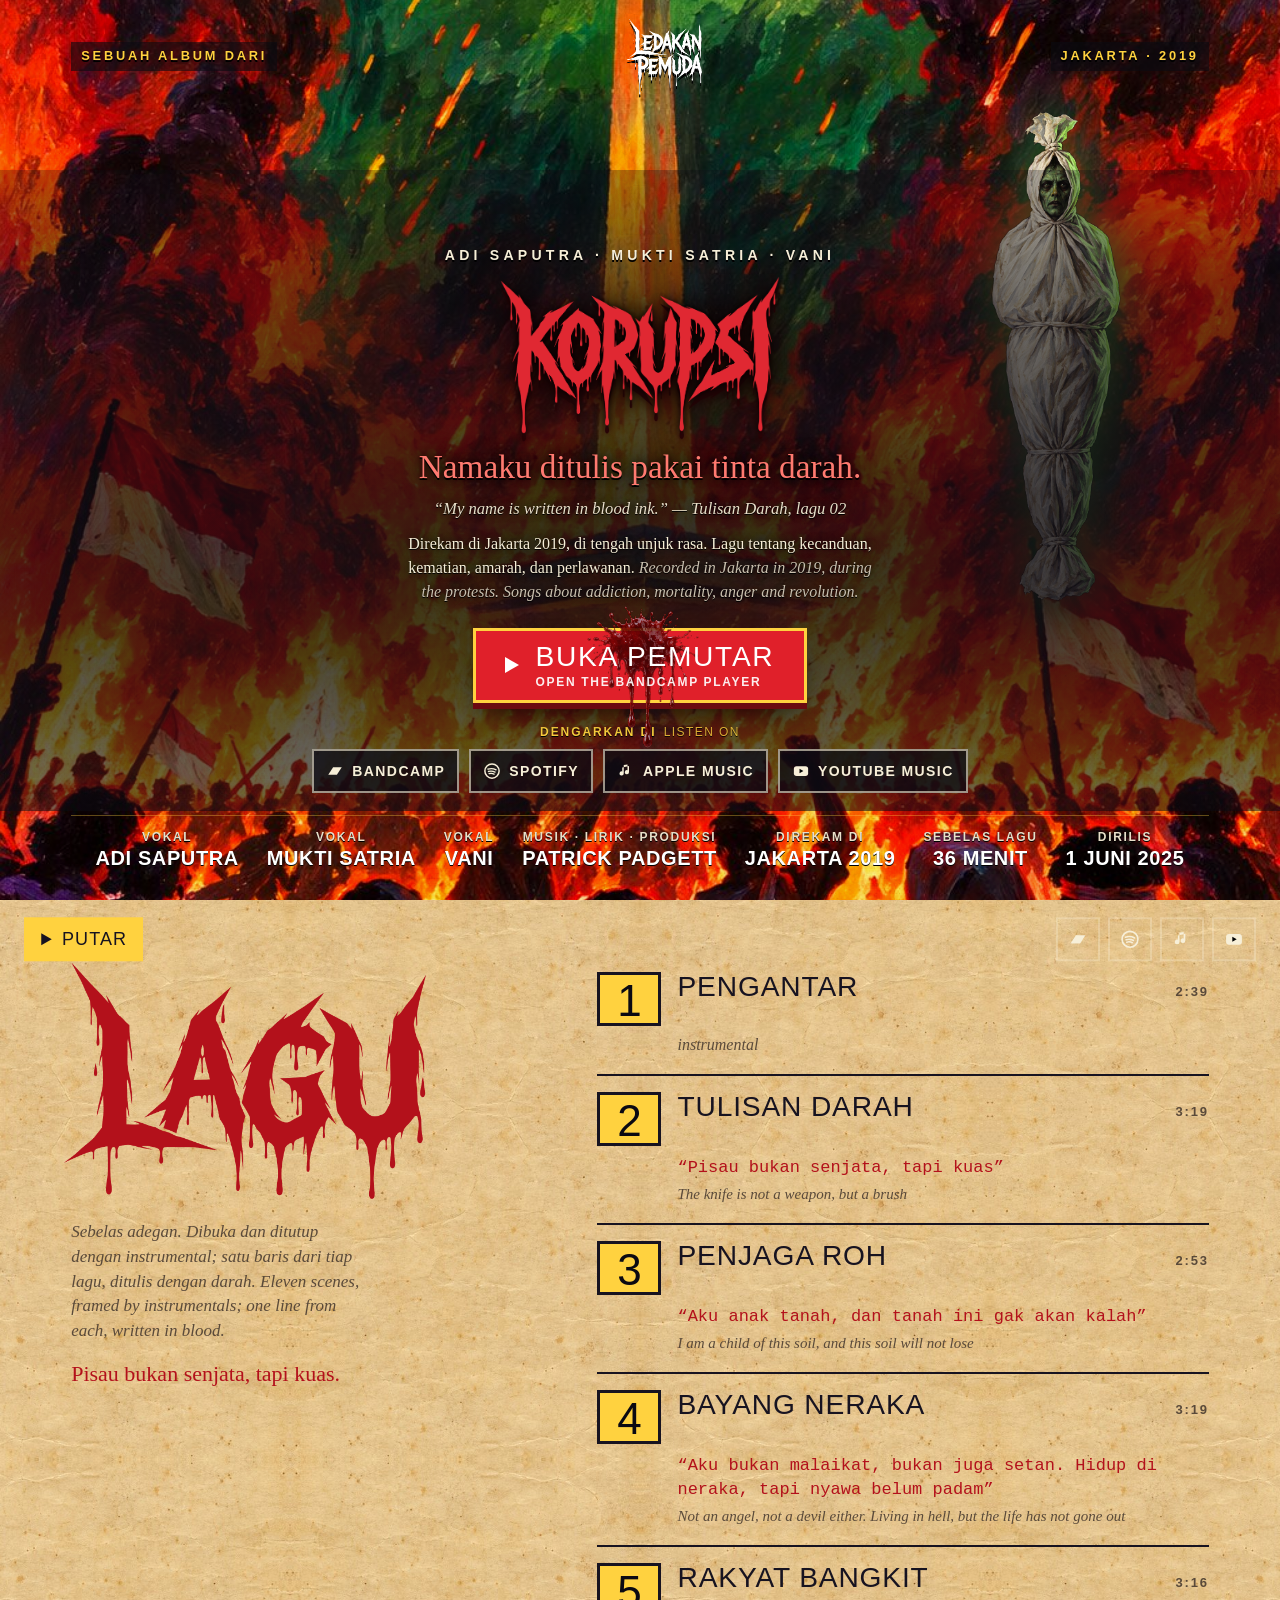
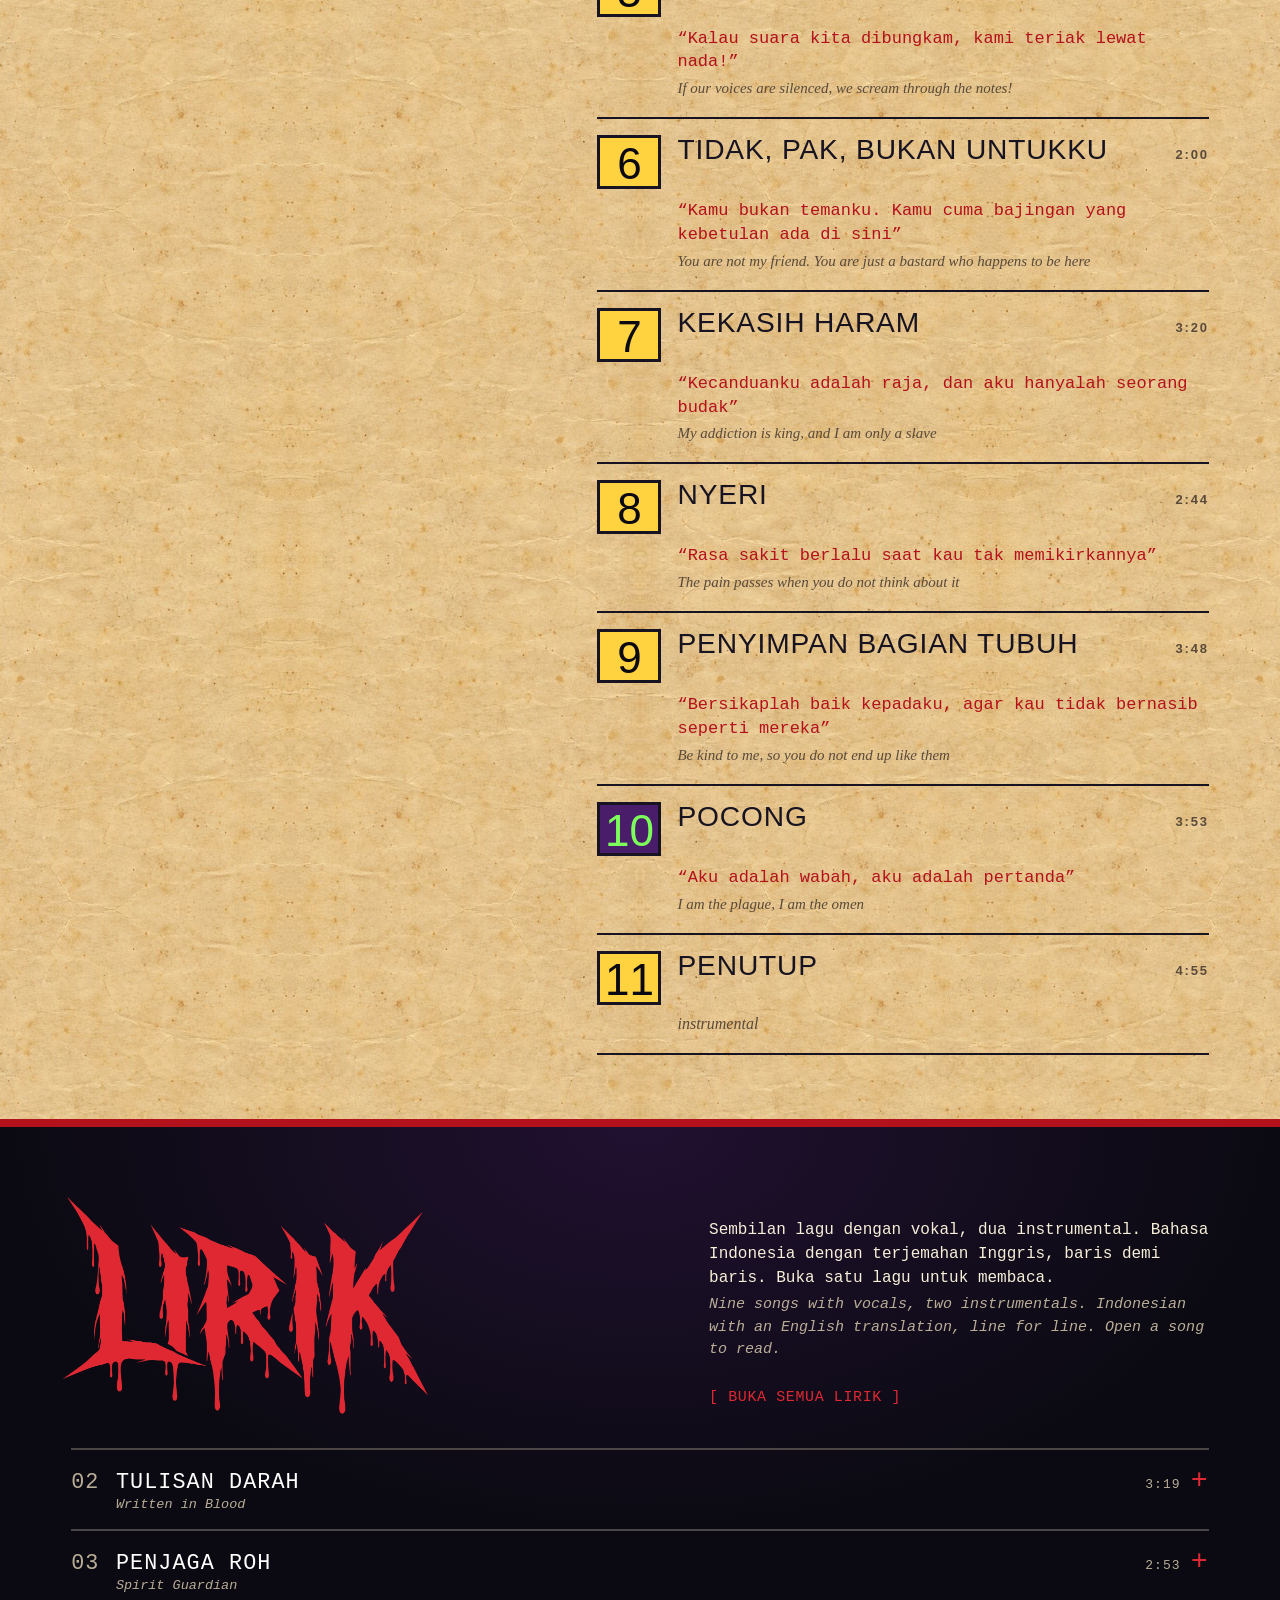
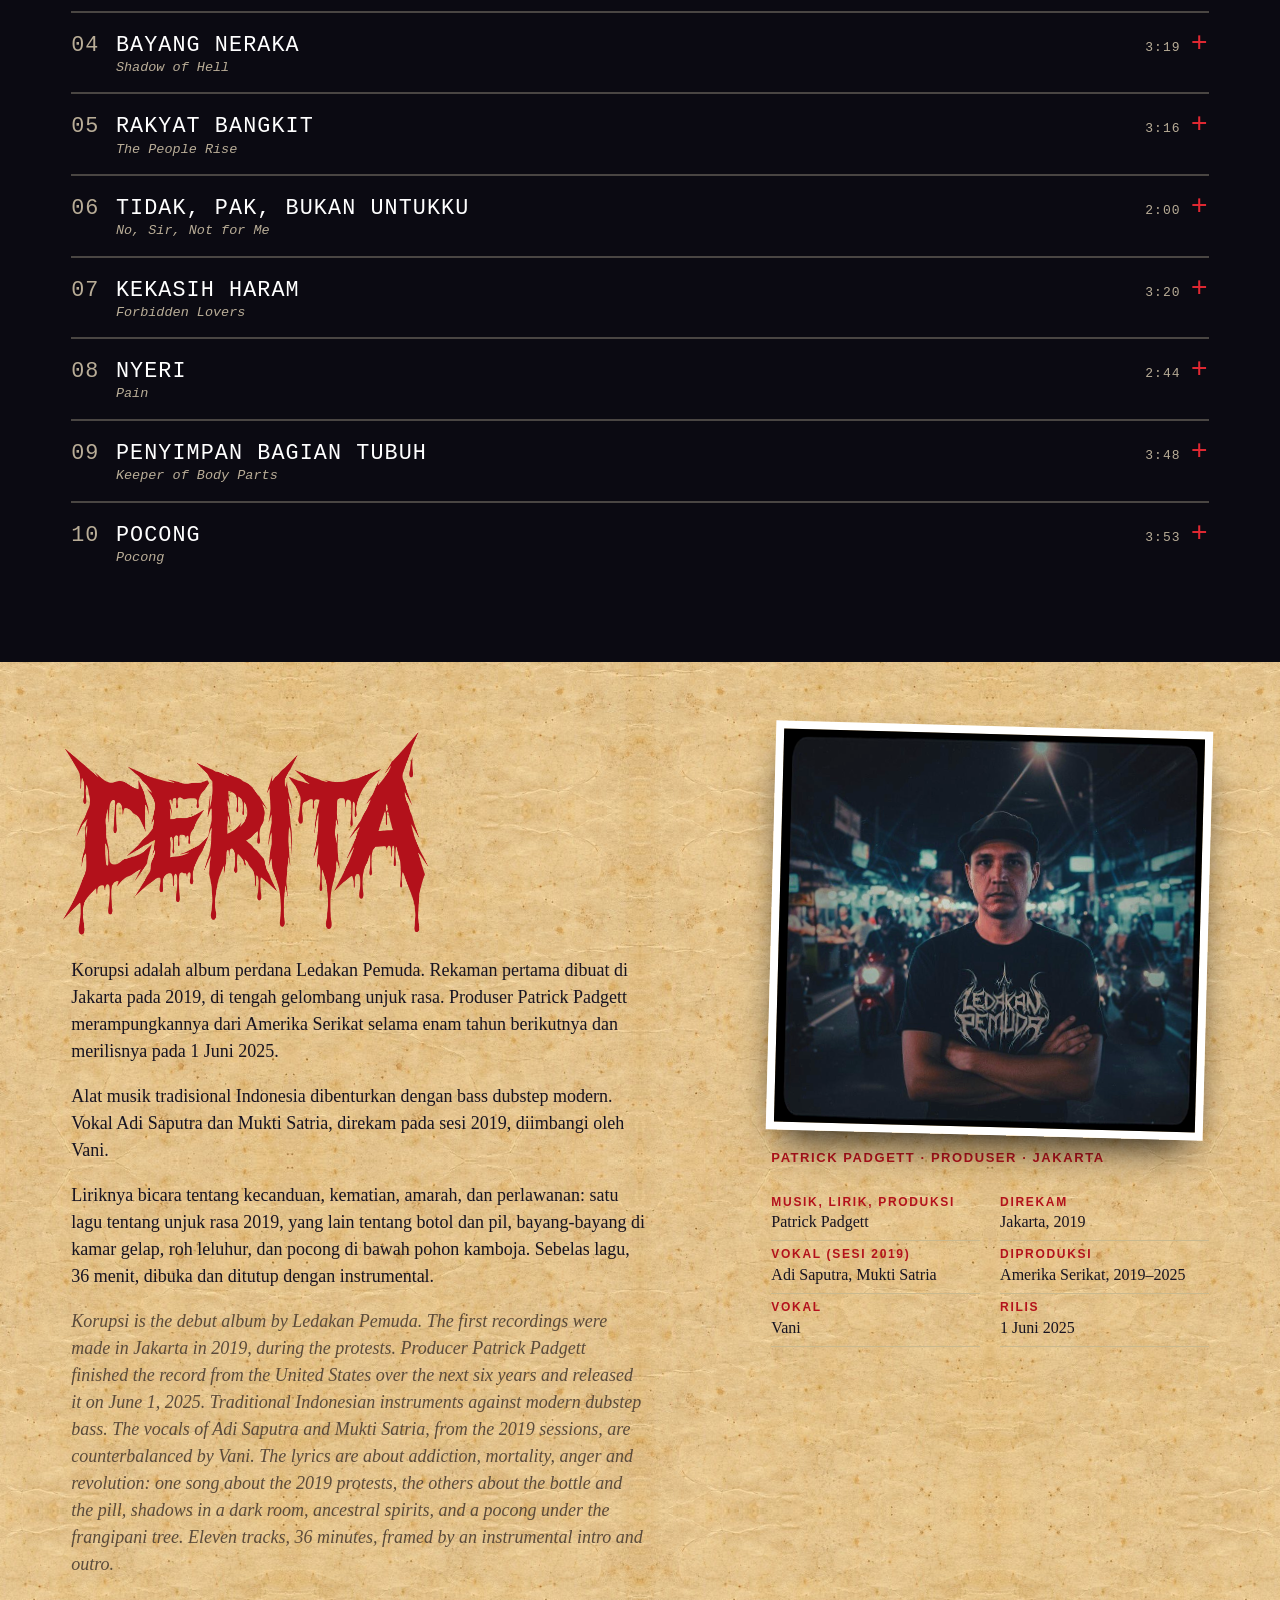
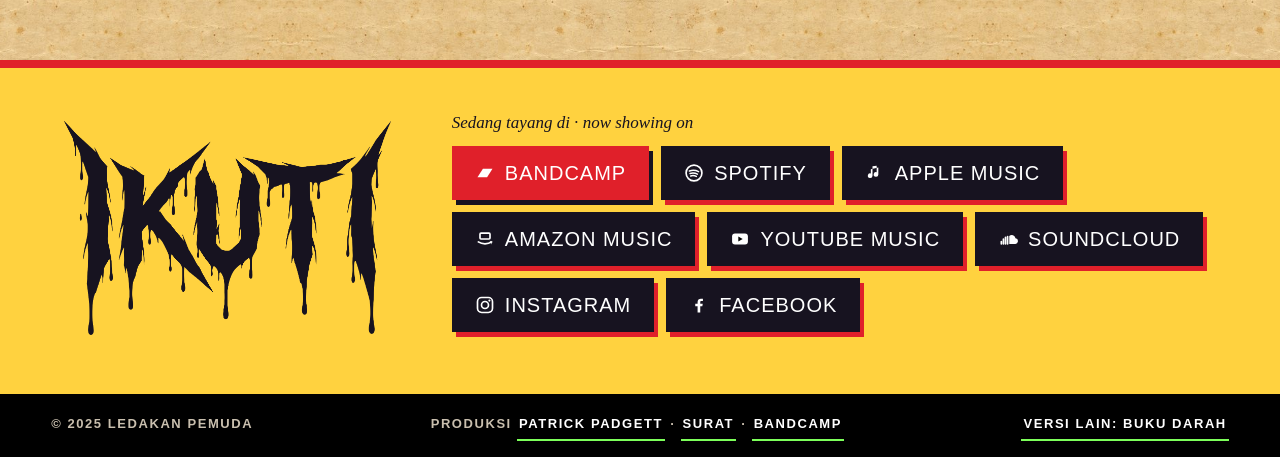
==== poster/index.html @ face8d25 "Launch round 3: Buku Darah at /, Poster Darah at /poster/ (noindex); P1 fixes (player truth, listen " ====
<!doctype html>
<html lang="id">
<head>
<meta charset="utf-8">
<meta name="viewport" content="width=device-width, initial-scale=1">
<title>Ledakan Pemuda — Korupsi (album, 2025) · lirik Indonesia &amp; Inggris</title>
<meta name="description" content="Album perdana Ledakan Pemuda: alat musik tradisional Indonesia melawan bass dubstep, direkam di Jakarta 2019. Sebelas lagu, lirik lengkap Indonesia &amp; Inggris. Putar di Bandcamp.">
<meta name="robots" content="noindex,follow">
<link rel="canonical" href="https://ledakanpemuda.com/poster/">
<meta property="og:type" content="music.album">
<meta property="og:site_name" content="Ledakan Pemuda">
<meta property="og:locale" content="id_ID">
<meta property="og:locale:alternate" content="en_US">
<meta property="og:title" content="Ledakan Pemuda — Korupsi (album, 2025) · lirik Indonesia &amp; Inggris">
<meta property="og:description" content="Album perdana Ledakan Pemuda: alat musik tradisional Indonesia melawan bass dubstep, direkam di Jakarta 2019. Sebelas lagu, lirik lengkap Indonesia &amp; Inggris. Putar di Bandcamp.">
<meta property="og:url" content="https://ledakanpemuda.com/poster/">
<meta property="og:image" content="https://ledakanpemuda.com/assets/og-korupsi.jpg">
<meta property="og:image:width" content="1200">
<meta property="og:image:height" content="630">
<meta property="og:image:alt" content="Sampul album Korupsi oleh Ledakan Pemuda">
<meta property="music:release_date" content="2025-06-01">
<meta property="music:musician" content="https://ledakanpemuda.com/poster/">
<meta name="twitter:card" content="summary_large_image">
<meta name="twitter:title" content="Ledakan Pemuda — Korupsi (album, 2025) · lirik Indonesia &amp; Inggris">
<meta name="twitter:description" content="Album perdana Ledakan Pemuda: alat musik tradisional Indonesia melawan bass dubstep, direkam di Jakarta 2019. Sebelas lagu, lirik lengkap Indonesia &amp; Inggris. Putar di Bandcamp.">
<meta name="twitter:image" content="https://ledakanpemuda.com/assets/og-korupsi.jpg">
<meta name="theme-color" content="#0e0b14">
<link rel="icon" href="/favicon.ico" sizes="16x16 32x32 48x48">
<link rel="icon" type="image/png" sizes="512x512" href="/assets/icon-512.png">
<link rel="apple-touch-icon" href="/assets/apple-touch-icon.png">
<link rel="preload" href="/assets/fonts/anton-normal-400.woff2" as="font" type="font/woff2" crossorigin>
<link rel="stylesheet" href="/assets/fonts.css">
<style>

*{box-sizing:border-box}
img{display:block;max-width:100%}
.sr{position:absolute;width:1px;height:1px;overflow:hidden;clip:rect(0 0 0 0);white-space:nowrap}
[hidden]{display:none!important}
.skip{position:absolute;left:8px;top:-60px;padding:8px 12px;background:#000;color:#fff;z-index:99}
.skip:focus{top:8px}
.wrap{max-width:1200px;margin:0 auto;padding-left:clamp(16px,4vw,52px);padding-right:clamp(16px,4vw,52px)}
.player.is-open .player-btn{display:none}
.player iframe{margin-top:14px;background:#000}
.ico{width:20px;height:20px;flex:none}
/* lettering plates as masks: colour = currentColor */
[class$="-word"],.word{display:inline-block;height:1em;background:currentColor;-webkit-mask:var(--w) center/contain no-repeat;mask:var(--w) center/contain no-repeat;vertical-align:-.12em}
/* full-lyrics disclosures (shared skeleton; worlds restyle) */
[class$="-list"] details{border-top:1px solid currentColor}
[class$="-list"] summary{cursor:pointer;padding:12px 0;display:flex;gap:14px;align-items:baseline;list-style:none}
[class$="-list"] summary::-webkit-details-marker{display:none}
[class$="-list"] summary::after{content:"+";margin-left:auto;font-size:1.3em;line-height:1}
[class$="-list"] details[open] summary::after{content:"–"}
[class$="-list"] [class$="-p"]{margin:6px 0 18px;max-width:62ch}
[class$="-list"] [class$="-src"]{margin:0 0 18px;font-size:.85em}

.lirik,.lyr{--tw:'Special Elite',"Courier Prime",'Courier New',monospace;--mono:"Courier Prime",'Courier New',monospace}
.lyr-song{border-top:2px solid var(--lyr-rule,currentColor)}
.lyr-song summary{cursor:pointer;list-style:none;display:flex;gap:16px;align-items:baseline;padding:16px 0;min-height:44px}
.lyr-song summary::-webkit-details-marker{display:none}
/* title + toggle in the typewriter voice too: three families on the page (drip display, typewriter, mono gloss) */
.lyr-song summary{font:400 clamp(20px,1.7vw,24px)/1.2 var(--tw);letter-spacing:.05em;text-transform:uppercase}
.lyr-song summary::after{content:"+";font:400 1.3em/1 var(--tw);color:var(--lyr-accent,currentColor);min-width:1ch;text-align:right}
.lyr-song[open] summary::after{content:"–"}
.lyr-n{color:var(--lyr-mute,inherit)}
.lyr-ten{display:block;font:italic 400 .62em/1.3 var(--mono);color:var(--lyr-mute,inherit);letter-spacing:0;text-transform:none}
.lyr-d{margin-left:auto;margin-right:-6px;font:400 13px/1 var(--mono);color:var(--lyr-mute,inherit)}
/* desktop: 54/46 — measured over all 327 lines, the Indonesian (larger face) runs longer (p90 496px vs 400px), so it gets the wider column; this split minimises total wraps. One hanging indent so a wrapped line still reads as ONE line; each line pair is a grid row, so a wrap can never desynchronise the columns. */
.lyr-cols{--gap:clamp(32px,4vw,64px);padding:2px 0 10px}
.lyr-head,.lyr-stanza{display:grid;grid-template-columns:minmax(0,54fr) minmax(0,46fr);column-gap:var(--gap);align-items:baseline}
.lyr-head span{font:400 12px/1.3 var(--mono);letter-spacing:.06em;text-transform:uppercase;color:var(--lyr-mute,inherit);padding-bottom:8px;border-bottom:1px solid var(--lyr-rule,currentColor);margin-bottom:18px}
.lyr-stanza{margin:0 0 1.5em}
.lyr-stanza span{display:block;font:400 var(--lyr-size,18px)/1.5 var(--tw);text-indent:-1.2em;padding-left:1.2em;color:var(--lyr-id,inherit);text-wrap:pretty}
.lyr-stanza span[lang=en]{font:italic 400 calc(var(--lyr-size,18px) * .8)/1.5 var(--mono);color:var(--lyr-en,inherit);align-self:baseline}
.lyr-stanza .ell{font-family:var(--mono);font-style:normal;font-weight:700;letter-spacing:-.05em}
.lyr-src{margin:0 0 26px;font:400 13px/1.4 var(--mono);color:var(--lyr-mute,inherit);display:flex;flex-wrap:wrap;gap:6px 22px;align-items:center}
@media (max-width:720px){.lyr-close{margin-left:0;flex:0 0 100%;text-align:left}}
.lyr-run{letter-spacing:.08em;text-transform:uppercase}
.lyr-src a{color:inherit;display:inline-block;padding:8px 0;min-height:24px;text-decoration-color:var(--lyr-accent,currentColor)}
.lyr-tools{display:flex;gap:12px}
.lyr-tools button{cursor:pointer;border:0;background:transparent;color:var(--lyr-accent,currentColor);padding:10px 0;min-height:44px;font:400 15px/1 var(--tw);letter-spacing:.04em;text-transform:uppercase}
.lyr-tools button::before{content:"[ "}.lyr-tools button::after{content:" ]"}
.lyr-tools button:hover{color:inherit}
.lyr-close{cursor:pointer;border:0;background:transparent;color:var(--lyr-accent,currentColor);padding:8px 0;min-height:44px;margin-left:auto;font:400 14px/1 var(--tw);letter-spacing:.04em;text-transform:uppercase}
.lyr-close::before{content:"[ "}.lyr-close::after{content:" ]"}
.lyr-close:hover{color:inherit}
/* phone: stack each pair — Indonesian line full width, the English gloss indented beneath it; the stanza gap is 2× the pair gap */
@media (max-width:720px){
  .lyr-head{display:none}
  .lyr-stanza{display:block;margin:0 0 2em}
  .lyr-stanza span{text-indent:0;padding-left:0;text-wrap:balance}
  .lyr-stanza span[lang=id]{font-size:15px;line-height:1.45;margin-top:.9em}
  .lyr-stanza span[lang=en]{font-size:13.5px;line-height:1.4;padding-left:10px;border-left:2px solid var(--lyr-rule,currentColor);margin:2px 0 0}
  .lyr-stanza span[lang=id]:first-child{margin-top:0}
  .lyr-song summary{font-size:19px}
}

/* the play control stays visible after opening: it becomes the close control */
.player.is-open .player-btn{display:inline-flex}
.player-lbl{display:grid;gap:5px;text-align:left}
.player-lbl small{font:700 12px/1 'Barlow Condensed',sans-serif;letter-spacing:.14em;text-transform:uppercase;opacity:.92}
.player-btn .ico-close{display:none}
.player.is-open .player-btn .ico-play{display:none}
.player.is-open .player-btn .ico-close{display:block}
.player-note{position:relative;z-index:2;display:inline-flex;flex-wrap:wrap;gap:0 .4em;align-items:baseline;background:var(--note-bg,transparent);padding:var(--note-pad,0)}
.player-note .ico-s{width:11px;height:11px;fill:currentColor;vertical-align:-1px;margin:0 .1em}
.player-note a{color:inherit;text-underline-offset:3px}
/* listen strip: one dominant Bandcamp chip + three streaming chips, directly under the control */
.listen{display:grid;grid-template-columns:repeat(2,minmax(0,1fr));gap:8px 10px;margin:14px 0 0;max-width:420px}
.listen-l{grid-column:1/-1;font:700 12px/1.3 'Barlow Condensed',sans-serif;letter-spacing:.16em;text-transform:uppercase;color:var(--strip-mute,inherit)}
.listen-l span{margin-left:.6em;font-weight:500;letter-spacing:.12em;opacity:.8}
.chip{display:inline-flex;align-items:center;gap:8px;min-height:44px;padding:10px 12px;text-decoration:none;font:700 14px/1 'Barlow Condensed',sans-serif;letter-spacing:.1em;text-transform:uppercase;color:var(--strip-fg,inherit);background:var(--strip-bg,transparent);border:2px solid var(--strip-line,currentColor);box-shadow:var(--strip-shadow,none);transition:transform .2s cubic-bezier(.16,1,.3,1),background .2s,color .2s,border-color .2s}
.chip .ico{width:18px;height:18px;fill:currentColor;flex:none}
.chip:hover,.chip:focus-visible{transform:translateY(-2px);background:var(--strip-hover,rgba(0,0,0,.06));border-color:var(--strip-line-h,var(--strip-line,currentColor))}
@media (max-width:560px){
  .listen{gap:8px;margin-top:12px;max-width:none}
  .listen-l{display:none}
  .chip{justify-content:center;padding:10px 6px;font-size:13px}
}
/* dock: fixed listen bar once the hero has scrolled away; off again over IKUTI (every outlet) and the footer */
.dock{position:fixed;left:var(--dock-left,0);right:0;bottom:0;z-index:50;display:flex;align-items:center;gap:8px;padding:8px clamp(12px,3vw,24px) calc(8px + env(safe-area-inset-bottom,0px));background:var(--dock-bg,#000);color:var(--dock-fg,#fff);border-top:3px solid var(--dock-accent,#fff);box-shadow:0 -10px 30px -12px rgba(0,0,0,.6);transform:translateY(110%);visibility:hidden;transition:transform .35s cubic-bezier(.16,1,.3,1),visibility 0s .35s}
.dock.is-on{transform:none;visibility:visible;transition-delay:0s}
/* the dock covers the bottom 63px; give the scrolled content that much clearance while it is on */
body.has-dock{padding-bottom:72px}
.dock-play{display:inline-flex;align-items:center;gap:8px;min-height:44px;padding:8px 16px 8px 12px;border:0;cursor:pointer;background:var(--dock-accent,#fff);color:var(--dock-on-accent,#000);font:400 18px/1 'Anton',sans-serif;letter-spacing:.06em;text-transform:uppercase}
.dock-play .ico{width:18px;height:18px;fill:currentColor}
.dock-l{margin-left:auto;font:700 12px/1 'Barlow Condensed',sans-serif;letter-spacing:.16em;text-transform:uppercase;opacity:.75}
.dock-o{display:inline-flex;align-items:center;justify-content:center;width:44px;height:44px;color:inherit;border:2px solid var(--dock-line,rgba(255,255,255,.25));transition:transform .2s cubic-bezier(.16,1,.3,1),color .2s,border-color .2s}
.dock-o .ico{width:20px;height:20px;fill:currentColor}
.dock-o:hover,.dock-o:focus-visible{transform:translateY(-2px);color:var(--dock-accent,#fff);border-color:currentColor}
@media (max-width:560px){.dock-l{display:none}.dock-play{margin-right:auto}}
@media (max-width:360px){.dock-play span{display:none}.dock-play{padding:8px 12px}}
@media (prefers-reduced-motion:reduce){.dock,.chip,.dock-o{transition:none}}

:root{--night:#0b0a12;--paper:#efe2c2;--cream:#f7efd8;--ink:#171320;--green:#7cff5a;--yellow:#ffd23f;--red:#e0202a;--blood:#b3111b;--blood-l:#e02832;--blood-d:#5c0509;--violet:#4a1d6a;--mute:#c9bfae;
  --strip-fg:var(--cream);--strip-bg:rgba(11,10,18,.78);--strip-line:rgba(247,239,216,.6);--strip-line-h:var(--yellow);--strip-hover:rgba(11,10,18,.95);--strip-mute:var(--yellow);
  --note-bg:rgba(11,10,18,.78);--note-pad:6px 10px;
  --dock-bg:#000;--dock-fg:var(--cream);--dock-accent:var(--yellow);--dock-on-accent:var(--ink);--dock-line:rgba(247,239,216,.3)}
html{background:var(--night)}
body{margin:0;color:var(--cream);font:18px/1.5 'PT Serif',Georgia,serif;background:var(--night);-webkit-font-smoothing:antialiased}
::selection{background:var(--blood);color:#fff}
a{color:inherit}
a:focus-visible,button:focus-visible,summary:focus-visible{outline:3px solid var(--yellow);outline-offset:3px}
.scrawl{font-family:'Homemade Apple',cursive}

/* ---------- the one-sheet ---------- */
.sheet{position:relative;min-height:100svh;overflow:hidden;background:#000;display:grid;grid-template-rows:auto 1fr auto}
.sheet .art{position:absolute;inset:0;width:100%;height:100%;object-fit:cover;object-position:50% 30%;filter:saturate(1.1) contrast(1.05)}
.sheet::before{content:"";position:absolute;inset:0;background:linear-gradient(180deg,rgba(11,10,18,.82) 0,rgba(11,10,18,.12) 20%,rgba(11,10,18,.05) 32%,rgba(11,10,18,.62) 46%,rgba(11,10,18,.9) 60%,rgba(11,10,18,.98) 80%);pointer-events:none}
.sheet::after{content:"";position:absolute;inset:0;background:url(/assets/img/horor-paper-seamless.jpg) center/700px repeat;mix-blend-mode:multiply;opacity:.3;pointer-events:none}
.pocong{position:absolute;right:12%;top:12%;width:min(11vw,150px);height:auto;filter:drop-shadow(0 0 30px rgba(124,255,90,.5)) drop-shadow(0 10px 20px rgba(0,0,0,.7));animation:drift 9s ease-in-out infinite alternate;z-index:2;pointer-events:none}
@keyframes drift{from{transform:translate(0,0) rotate(-2deg)}to{transform:translate(-14px,-26px) rotate(2deg)}}
.row{position:relative;z-index:3;width:100%;max-width:1240px;margin:0 auto;padding-left:clamp(16px,4vw,52px);padding-right:clamp(16px,4vw,52px)}
.top{padding-top:18px;display:flex;justify-content:space-between;align-items:center;gap:14px;font:700 clamp(12px,1vw,14px)/1.3 'Barlow Condensed',sans-serif;letter-spacing:.22em;text-transform:uppercase;color:var(--yellow);text-shadow:0 2px 0 #000}
.top span{background:rgba(11,10,18,.6);padding:6px 10px}
.top .h1{margin:0;font-size:0}
.top .h1 img{height:clamp(56px,6vw,84px);width:auto;filter:drop-shadow(0 3px 0 #000)}

.mid{align-self:end;text-align:center;padding-top:14vh;padding-bottom:10px;position:relative}
.mid::before{content:"";position:absolute;left:-100vw;right:-100vw;top:10%;bottom:-40%;background:radial-gradient(ellipse 60% 80% at 50% 60%,rgba(11,10,18,.85),rgba(11,10,18,.55) 55%,transparent 100%);pointer-events:none;z-index:-1}
.mid>*{position:relative}
.mid .bill-top{margin:0 0 6px;font:700 clamp(12px,1.1vw,15px)/1.4 'Barlow Condensed',sans-serif;letter-spacing:.3em;text-transform:uppercase;color:var(--cream);text-shadow:0 2px 0 #000}
.mid .title{margin:0 auto;color:var(--blood-l);font-size:clamp(84px,13vw,200px);line-height:1;width:min(100%,900px);filter:drop-shadow(0 0 3px rgba(0,0,0,.95)) drop-shadow(0 0 16px rgba(0,0,0,.85)) drop-shadow(0 8px 0 #2a0507)}
.mid .title .pd-word{display:block;height:1em;width:100%}
.mid .tag{margin:10px auto 0;max-width:40ch;text-wrap:balance;font:400 clamp(24px,2.6vw,36px)/1.15 'Homemade Apple',cursive;color:#ff7a70;text-shadow:0 2px 0 #000,0 0 8px #000,0 0 24px #000}
.mid .tag small{display:block;margin-top:10px;font:italic 400 clamp(16px,1.3vw,18px)/1.4 'PT Serif',serif;color:#e9dfc9;text-shadow:0 1px 0 #000,0 0 8px #000}
.mid .lead{margin:12px auto 0;max-width:62ch;text-wrap:balance;font-size:clamp(16px,1.2vw,18px);color:var(--cream);text-shadow:0 1px 0 #000,0 0 8px #000}
.mid .lead span{color:var(--mute);font-style:italic}

.stub{padding-top:14px;padding-bottom:30px;display:grid;justify-items:center;gap:22px}
.player{width:min(100%,720px);text-align:center}
.stub .listen{grid-template-columns:repeat(4,max-content);justify-content:center;max-width:none;width:min(100%,720px);margin-top:0}
.stub .listen-l{text-align:center;text-shadow:0 1px 0 #000}
@media (max-width:560px){.stub .listen{grid-template-columns:1fr 1fr}}
.player{position:relative}
.player-btn{position:relative;display:inline-flex;align-items:center;gap:14px;background:var(--red);color:#fff;border:3px solid var(--yellow);padding:12px 30px 12px 22px;min-height:60px;font:400 clamp(24px,2.2vw,32px)/1 'Anton',sans-serif;letter-spacing:.06em;text-transform:uppercase;cursor:pointer;box-shadow:0 6px 0 #6b0a10,0 16px 30px -10px rgba(0,0,0,.8);transition:transform .2s cubic-bezier(.16,1,.3,1),box-shadow .2s;isolation:isolate}
.player-btn::before{content:"";position:absolute;inset:-30px -40px -50px -34px;background:url(/assets/img/tinta-splatter.png) center/contain no-repeat;z-index:-1;opacity:.9;pointer-events:none}
.player-btn:hover{transform:translateY(-2px);box-shadow:0 8px 0 #6b0a10,0 18px 30px -10px rgba(0,0,0,.8)}
.player-btn:active{transform:translateY(3px);box-shadow:0 3px 0 #6b0a10}
.player-btn .ico{width:24px;height:24px;fill:#fff}
.player iframe{display:block;margin-top:12px;background:#000;border:3px solid var(--yellow);box-shadow:0 6px 0 #6b0a10,0 16px 30px -10px rgba(0,0,0,.8)}
.player-note{font-size:15px;color:var(--yellow);margin:8px 0 0}
.bill{margin:0;display:flex;flex-wrap:wrap;justify-content:center;gap:10px 28px;font:700 11px/1.2 'Barlow Condensed',sans-serif;letter-spacing:.14em;text-transform:uppercase;color:var(--yellow);text-shadow:0 1px 0 #000;border-top:1px solid rgba(255,210,63,.35);padding-top:14px;width:100%}
.bill span{display:grid;gap:2px}
.bill span small{font-size:12px;letter-spacing:.14em;color:#e9dfc9}
.bill span{font-family:'Barlow Condensed',sans-serif;font-size:20px;letter-spacing:.03em;color:#fff;text-align:center}
.bill span small{transform:none}

/* ---------- the reel: one column of frames ---------- */
.reel{background:var(--paper) url(/assets/img/horor-paper-seamless.jpg) center/700px repeat;color:var(--ink);padding:56px 0 64px}
.reel .row{display:grid;grid-template-columns:minmax(0,1fr) minmax(0,1.3fr);gap:28px 56px;align-items:start}
.reel h2{margin:0;color:var(--blood);font-size:clamp(56px,7vw,110px);line-height:1;position:sticky;top:20px}
.reel h2 .pd-lagu-word{display:block;height:auto;width:min(100%,4.2em);margin-left:clamp(-14px,-0.444em,0px)}
.reel .sub{margin:14px 0 0;font:italic 400 17px/1.45 'PT Serif',serif;color:#5a4a3a;max-width:34ch}
.reel .sub .scrawl{display:block;font:400 22px/1.3 'Homemade Apple',cursive;color:var(--blood);margin-top:16px}
.frames{list-style:none;margin:0;padding:0;counter-reset:f}
.frames li{position:relative;display:grid;grid-template-columns:64px 1fr auto;gap:2px 16px;align-items:baseline;padding:16px 0 18px;border-bottom:2px solid var(--ink)}
.frames li::before{content:"";position:absolute;left:-30px;top:20px;width:10px;height:14px;background:var(--blood);border-radius:50% 50% 50% 50%/40% 40% 60% 60%;transform:rotate(180deg);opacity:0;transition:opacity .3s}
.frames li:hover::before,.frames li:focus-within::before{opacity:1}
.frames .n{font:400 44px/1 'Anton',sans-serif;color:var(--night);background:var(--yellow);padding:4px 0 0;text-align:center;border:3px solid var(--ink);min-width:64px;align-self:start}
.frames .t{font:400 clamp(22px,2.2vw,30px)/1.1 'Anton',sans-serif;letter-spacing:.03em;text-transform:uppercase;color:var(--ink)}
.frames .d{font:700 13px/1 'Barlow Condensed',sans-serif;letter-spacing:.14em;color:#5a4a3a}
.frames .ex{grid-column:2/4;display:block;margin-top:8px;font:400 17px/1.4 'Special Elite',monospace;color:var(--blood)}
.frames .ex-en{grid-column:2/4;display:block;font:italic 15px/1.4 'PT Serif',serif;color:#5a4a3a;margin-top:2px}
.frames .ex-inst{grid-column:2/4;display:block;font:italic 16px/1.4 'PT Serif',serif;color:#5a4a3a;margin-top:6px}
.frames li:nth-child(10) .n{background:var(--violet);color:var(--green)}

/* ---------- lyrics: on paper, two languages ---------- */
.lirik{background:var(--night);color:var(--cream);padding:64px 0 80px;border-top:8px solid var(--blood);position:relative}
.lirik::before{content:"";position:absolute;inset:0;background:radial-gradient(ellipse 70% 50% at 50% 0,rgba(74,29,106,.35),transparent 70%);pointer-events:none}
.lirik .row{position:relative}
.lirik .head{display:grid;grid-template-columns:minmax(0,54fr) minmax(0,46fr);column-gap:clamp(32px,4vw,64px);align-items:end;padding-bottom:28px}
.lirik h2{margin:0;color:var(--blood-l);font-size:clamp(56px,7vw,110px);line-height:1}
.lirik h2 .pd-lirik-word{display:block;height:auto;width:min(100%,4.2em);margin-left:clamp(-14px,-0.407em,0px)}
.lirik .sub{margin:0 0 14px;font:400 16px/1.5 'Special Elite',monospace;color:var(--cream);max-width:60ch}
.lirik .sub span{display:block;margin-top:4px;color:#b9ad97;font:italic 400 15px/1.5 'Courier Prime',monospace}
.lirik,.lyr{--lyr-rule:rgba(239,226,194,.28);--lyr-accent:var(--blood-l);--lyr-mute:#b9ad97;--lyr-id:#f7efd8;--lyr-en:#d9cfb6;--lyr-size:18px;--lyr-on-accent:#fff}
.lyr-song summary{color:#fff}
.lyr-n{min-width:2.2ch}

/* ---------- synopsis / credits ---------- */
.syn{background:var(--paper) url(/assets/img/horor-paper-seamless.jpg) center/700px repeat;color:var(--ink);padding:64px 0;position:relative;overflow:hidden}
.syn .row{position:relative;display:grid;grid-template-columns:minmax(0,1.2fr) minmax(0,.8fr);gap:44px;align-items:start}
.syn h2{margin:0 0 16px;color:var(--blood);font-size:clamp(56px,7vw,110px);line-height:1}
.syn h2 .pd-cerita-word{display:block;height:auto;width:min(100%,4.2em);margin-left:clamp(-14px,-0.255em,0px)}
.syn p{margin:0 0 1em;max-width:64ch}
.syn .en{color:#5a4a3a;font-style:italic}
.still{position:relative;margin:0}
.still img{width:100%;height:auto;border:8px solid #fff;filter:saturate(1.2) contrast(1.05) hue-rotate(-8deg);box-shadow:0 20px 40px -14px rgba(0,0,0,.9);transform:rotate(1.5deg)}
.still figcaption{margin-top:14px;font:700 13px/1.4 'Barlow Condensed',sans-serif;letter-spacing:.12em;text-transform:uppercase;color:var(--blood)}
.credits{margin:22px 0 0;padding:0;columns:2;column-gap:20px}
.credits div{break-inside:avoid;padding:6px 0;border-bottom:1px solid #c9b98f}
.credits dt{font:700 12px/1.3 'Barlow Condensed',sans-serif;letter-spacing:.14em;text-transform:uppercase;color:var(--blood)}
.credits dd{margin:0;font-size:16px}

/* ---------- now showing ---------- */
.showing{background:var(--yellow);color:var(--ink);padding:44px 0 50px;border-top:8px solid var(--red)}
.showing .row{display:grid;grid-template-columns:minmax(0,.9fr) minmax(0,2fr);gap:16px 40px;align-items:center}
.showing h2{margin:0;font-size:clamp(56px,7vw,110px);line-height:1;color:var(--ink)}
.showing h2 .pd-ikuti-word{display:block;height:auto;width:min(100%,4.2em);margin-left:clamp(-14px,-0.304em,0px)}
.showing .sub{margin:0 0 12px;font:italic 400 17px/1.3 'PT Serif',serif}
.outlets{display:flex;flex-wrap:wrap;gap:12px;margin-bottom:12px}
.outlet{display:inline-flex;align-items:center;gap:10px;text-decoration:none;background:var(--ink);color:#fff;padding:14px 20px;min-height:48px;font:400 20px/1 'Anton',sans-serif;letter-spacing:.05em;text-transform:uppercase;border:3px solid var(--ink);box-shadow:4px 5px 0 var(--red);transition:transform .2s cubic-bezier(.16,1,.3,1),box-shadow .2s}
.outlet:hover,.outlet:focus-visible{transform:translate(-2px,-2px);box-shadow:6px 7px 0 var(--red)}
.outlet-bandcamp{background:var(--red);border-color:var(--red);box-shadow:4px 5px 0 var(--ink)}
.outlet-bandcamp:hover{box-shadow:6px 7px 0 var(--ink)}
.foot{background:#000;color:var(--mute);padding:22px clamp(16px,4vw,52px);display:flex;justify-content:space-between;flex-wrap:wrap;gap:10px;font:700 13px/1.3 'Barlow Condensed',sans-serif;letter-spacing:.12em;text-transform:uppercase}
.foot a{color:#fff;text-decoration:none;border-bottom:2px solid var(--green);display:inline-block;padding:6px 2px;margin:-6px 0}

@media (max-width:980px){
  .reel .row,.lirik .head,.syn .row{grid-template-columns:1fr}
  .reel h2{position:static}
  .showing .row{grid-template-columns:1fr}
  .credits{columns:1}
  .pocong{width:18vw;right:4%;top:9%;opacity:.85}
  .mid{padding-top:10vh}
}
@media (max-width:560px){
  body{font-size:16px}
  .top{font-size:12px}.top span{padding:5px 8px}.top span:first-child{display:none}.pocong{width:54px;right:6%;top:118px;opacity:.9}.mid .bill-top{display:none}
  .mid{padding-top:6vh}
  .mid .title{font-size:clamp(72px,22vw,110px)}
  .mid .tag{font-size:21px}.mid .tag small{font-size:15px}.mid .lead{font-size:15px}
  .bill{display:grid;grid-template-columns:1fr 1fr;gap:10px 14px;text-align:left}.bill span{text-align:left;font-size:18px}
  .stub{padding-bottom:26px}
  .bill{gap:6px 18px}
  .frames li{grid-template-columns:52px 1fr;padding-left:22px}
  .frames li::before{left:0;opacity:1}
  .frames .n{font-size:34px;min-width:52px}
  .frames .d{grid-column:2}
  .frames .ex,.frames .ex-en,.frames .ex-inst{grid-column:2/3}
  .player-btn::before{inset:-14px -20px -30px -16px}
}
@media (prefers-reduced-motion:reduce){.pocong{animation:none}.player-btn,.outlet,.frames li::before{transition:none}}

</style>
<script type="application/ld+json">{"@context":"https://schema.org","@type":"MusicAlbum","@id":"https://ledakanpemuda.com/#album","name":"Korupsi","url":"https://ledakanpemuda.com/","image":"https://ledakanpemuda.com/assets/img/cover-1600.jpg","datePublished":"2025-06-01","albumProductionType":"https://schema.org/StudioAlbum","albumReleaseType":"https://schema.org/AlbumRelease","numTracks":11,"inLanguage":"id","byArtist":{"@type":"MusicGroup","name":"Ledakan Pemuda","url":"https://ledakanpemuda.com/","sameAs":["https://ledakanpemuda.bandcamp.com/album/korupsi","https://open.spotify.com/album/5g6EyCPLJNrGHiHMVUosbJ","https://music.apple.com/gb/album/korupsi/1827343406","https://www.amazon.com/dp/B0FHWQ4KKN","https://music.youtube.com/playlist?list=OLAK5uy_nRIL_2eerZNtNPuJC19fuBYQ3dPwC9Sqs","https://soundcloud.com/ledakanpemuda/sets/korupsi","https://instagram.com/ledakanpemuda","https://facebook.com/ledakanpemuda"],"foundingLocation":{"@type":"City","name":"Jakarta"}},"producer":{"@type":"Person","name":"Patrick Padgett","url":"https://patpadgett.com"},"track":{"@type":"ItemList","numberOfItems":11,"itemListElement":[{"@type":"MusicRecording","name":"Pengantar","position":1,"duration":"PT2M39S","inAlbum":{"@id":"https://ledakanpemuda.com/#album"}},{"@type":"MusicRecording","name":"Tulisan Darah","position":2,"duration":"PT3M19S","inAlbum":{"@id":"https://ledakanpemuda.com/#album"}},{"@type":"MusicRecording","name":"Penjaga Roh","position":3,"duration":"PT2M53S","inAlbum":{"@id":"https://ledakanpemuda.com/#album"}},{"@type":"MusicRecording","name":"Bayang Neraka","position":4,"duration":"PT3M19S","inAlbum":{"@id":"https://ledakanpemuda.com/#album"}},{"@type":"MusicRecording","name":"Rakyat Bangkit","position":5,"duration":"PT3M16S","inAlbum":{"@id":"https://ledakanpemuda.com/#album"}},{"@type":"MusicRecording","name":"Tidak, Pak, Bukan Untukku","position":6,"duration":"PT2M00S","inAlbum":{"@id":"https://ledakanpemuda.com/#album"}},{"@type":"MusicRecording","name":"Kekasih Haram","position":7,"duration":"PT3M20S","inAlbum":{"@id":"https://ledakanpemuda.com/#album"}},{"@type":"MusicRecording","name":"Nyeri","position":8,"duration":"PT2M44S","inAlbum":{"@id":"https://ledakanpemuda.com/#album"}},{"@type":"MusicRecording","name":"Penyimpan Bagian Tubuh","position":9,"duration":"PT3M48S","inAlbum":{"@id":"https://ledakanpemuda.com/#album"}},{"@type":"MusicRecording","name":"Pocong","position":10,"duration":"PT3M53S","inAlbum":{"@id":"https://ledakanpemuda.com/#album"}},{"@type":"MusicRecording","name":"Penutup","position":11,"duration":"PT4M55S","inAlbum":{"@id":"https://ledakanpemuda.com/#album"}}]},"sameAs":["https://ledakanpemuda.bandcamp.com/album/korupsi","https://open.spotify.com/album/5g6EyCPLJNrGHiHMVUosbJ","https://music.apple.com/gb/album/korupsi/1827343406","https://www.amazon.com/dp/B0FHWQ4KKN","https://music.youtube.com/playlist?list=OLAK5uy_nRIL_2eerZNtNPuJC19fuBYQ3dPwC9Sqs","https://soundcloud.com/ledakanpemuda/sets/korupsi"]}</script>
<script type="application/ld+json">{"@context":"https://schema.org","@type":"WebSite","name":"Ledakan Pemuda","url":"https://ledakanpemuda.com/","inLanguage":["id","en"]}</script>
</head>
<body class="d-poster-darah">
<a class="skip" href="#lagu">Langsung ke daftar lagu</a>
<header class="sheet" id="atas" data-hero>
  <img class="art" src="/assets/img/horor-cover-painted.jpg" width="1024" height="1536" alt="">
  <img class="pocong" src="/assets/img/horor-pocong.png" width="433" height="1530" alt="" aria-hidden="true">
  <div class="row top">
    <span>Sebuah album dari</span>
    <h1 class="h1"><img src="/assets/img/logo-drip.png" width="1161" height="1135" alt="Ledakan Pemuda"><span class="sr"> — Korupsi</span></h1>
    <span>Jakarta · 2019</span>
  </div>
  <div class="row mid">
    <p class="bill-top">Adi Saputra · Mukti Satria · Vani</p>
    <p class="title"><span class="pd-word" role="img" aria-label="Korupsi" style="--w:url(/assets/img/word-korupsi.png);aspect-ratio:1425/822"></span></p>
    <p class="tag" lang="id">Namaku ditulis pakai tinta darah.<small lang="en">“My name is written in blood ink.” — Tulisan Darah, lagu 02</small></p>
    <p class="lead" lang="id">Direkam di Jakarta 2019, di tengah unjuk rasa. Lagu tentang kecanduan, kematian, amarah, dan perlawanan. <span lang="en">Recorded in Jakarta in 2019, during the protests. Songs about addiction, mortality, anger and revolution.</span></p>
  </div>
  <div class="row stub">
    <div class="player" data-player="https://bandcamp.com/EmbeddedPlayer/album=4077483661/size=large/bgcol=0b0a12/linkcol=e02832/tracklist=true/artwork=small/transparent=true/"><button class="player-btn" type="button" data-play aria-expanded="false" data-open="Buka pemutar" data-open-sub="Open the Bandcamp player" data-close="Tutup pemutar" data-close-sub="Close the player"><svg class="ico ico-play" viewBox="0 0 24 24" aria-hidden="true" focusable="false" fill="currentColor"><path d="M7 4v16l14-8z"/></svg><svg class="ico ico-close" viewBox="0 0 24 24" aria-hidden="true" focusable="false" fill="currentColor"><path d="M6 6l12 12M18 6L6 18" fill="none" stroke="currentColor" stroke-width="2.6" stroke-linecap="round"/></svg><span class="player-lbl"><span data-lbl>Buka pemutar</span><small lang="en" data-sub>Open the Bandcamp player</small></span></button><p class="player-note" data-note hidden>Tekan <svg class="ico ico-s" viewBox="0 0 24 24" aria-hidden="true" focusable="false" fill="currentColor"><path d="M7 4v16l14-8z"/></svg><span class="sr">putar</span> di pemutar, atau <a href="https://ledakanpemuda.bandcamp.com/album/korupsi" rel="noopener">buka di Bandcamp</a>. <span lang="en">Press play in the player, or open it on Bandcamp.</span></p></div>
    <nav class="listen" aria-label="Dengarkan di"><span class="listen-l" aria-hidden="true">Dengarkan di<span lang="en">listen on</span></span><a class="chip chip-bandcamp" href="https://ledakanpemuda.bandcamp.com/album/korupsi" rel="noopener"><svg class="ico" viewBox="0 0 24 24" aria-hidden="true" focusable="false" fill="currentColor"><path d="M3 17h11.5L21 7H9.5z"/></svg><span>Bandcamp</span></a><a class="chip chip-spotify" href="https://open.spotify.com/album/5g6EyCPLJNrGHiHMVUosbJ" rel="noopener"><svg class="ico" viewBox="0 0 24 24" aria-hidden="true" focusable="false" fill="currentColor"><circle cx="12" cy="12" r="9.5" fill="none" stroke="currentColor" stroke-width="2"/><path d="M6.5 9.5c3.8-1.2 7.6-.9 11 .9M7.3 12.6c3-.9 6-.6 8.8.8M8.1 15.5c2.3-.7 4.6-.5 6.7.6" fill="none" stroke="currentColor" stroke-width="1.8" stroke-linecap="round"/></svg><span>Spotify</span></a><a class="chip chip-apple" href="https://music.apple.com/gb/album/korupsi/1827343406" rel="noopener"><svg class="ico" viewBox="0 0 24 24" aria-hidden="true" focusable="false" fill="currentColor"><path d="M9 4v11.2a2.8 2.8 0 1 1-2-2.7V7.4l9-2v8.3a2.8 2.8 0 1 1-2-2.7V3.2z"/></svg><span>Apple Music</span></a><a class="chip chip-youtube" href="https://music.youtube.com/playlist?list=OLAK5uy_nRIL_2eerZNtNPuJC19fuBYQ3dPwC9Sqs" rel="noopener"><svg class="ico" viewBox="0 0 24 24" aria-hidden="true" focusable="false" fill="currentColor"><rect x="2.5" y="5.5" width="19" height="13" rx="3.5"/><path d="M10 9v6l5.2-3z" fill="#000" class="ico-cut"/></svg><span>YouTube Music</span></a></nav>
    <p class="bill"><span><small>Vokal</small>Adi Saputra</span><span><small>Vokal</small>Mukti Satria</span><span><small>Vokal</small>Vani</span><span><small>Musik · lirik · produksi</small>Patrick Padgett</span><span><small>Direkam di</small>Jakarta 2019</span><span><small>Sebelas lagu</small>36 menit</span><span><small>Dirilis</small>1 Juni 2025</span></p>
  </div>
</header>

<section class="reel" id="lagu" aria-labelledby="lagu-h">
  <div class="row">
    <div>
      <h2 id="lagu-h"><span class="pd-lagu-word" role="img" aria-label="Lagu" style="--w:url(/assets/img/word-lagu.png);aspect-ratio:1308/870"></span></h2>
      <p class="sub" lang="id">Sebelas adegan. Dibuka dan ditutup dengan instrumental; satu baris dari tiap lagu, ditulis dengan darah. <span lang="en">Eleven scenes, framed by instrumentals; one line from each, written in blood.</span><span class="scrawl" aria-hidden="true">Pisau bukan senjata, tapi kuas.</span></p>
    </div>
    <ol class="frames"><li id="l01" tabindex="0"><span class="n">1</span><span class="t">Pengantar</span><span class="d">2:39</span><span class="ex ex-inst" lang="id">instrumental</span></li><li id="l02" tabindex="0"><span class="n">2</span><span class="t">Tulisan Darah</span><span class="d">3:19</span><span class="ex" lang="id">“Pisau bukan senjata, tapi kuas”</span><span class="ex-en" lang="en">The knife is not a weapon, but a brush</span></li><li id="l03" tabindex="0"><span class="n">3</span><span class="t">Penjaga Roh</span><span class="d">2:53</span><span class="ex" lang="id">“Aku anak tanah, dan tanah ini gak akan kalah”</span><span class="ex-en" lang="en">I am a child of this soil, and this soil will not lose</span></li><li id="l04" tabindex="0"><span class="n">4</span><span class="t">Bayang Neraka</span><span class="d">3:19</span><span class="ex" lang="id">“Aku bukan malaikat, bukan juga setan. Hidup di neraka, tapi nyawa belum padam”</span><span class="ex-en" lang="en">Not an angel, not a devil either. Living in hell, but the life has not gone out</span></li><li id="l05" tabindex="0"><span class="n">5</span><span class="t">Rakyat Bangkit</span><span class="d">3:16</span><span class="ex" lang="id">“Kalau suara kita dibungkam, kami teriak lewat nada!”</span><span class="ex-en" lang="en">If our voices are silenced, we scream through the notes!</span></li><li id="l06" tabindex="0"><span class="n">6</span><span class="t">Tidak, Pak, Bukan Untukku</span><span class="d">2:00</span><span class="ex" lang="id">“Kamu bukan temanku. Kamu cuma bajingan yang kebetulan ada di sini”</span><span class="ex-en" lang="en">You are not my friend. You are just a bastard who happens to be here</span></li><li id="l07" tabindex="0"><span class="n">7</span><span class="t">Kekasih Haram</span><span class="d">3:20</span><span class="ex" lang="id">“Kecanduanku adalah raja, dan aku hanyalah seorang budak”</span><span class="ex-en" lang="en">My addiction is king, and I am only a slave</span></li><li id="l08" tabindex="0"><span class="n">8</span><span class="t">Nyeri</span><span class="d">2:44</span><span class="ex" lang="id">“Rasa sakit berlalu saat kau tak memikirkannya”</span><span class="ex-en" lang="en">The pain passes when you do not think about it</span></li><li id="l09" tabindex="0"><span class="n">9</span><span class="t">Penyimpan Bagian Tubuh</span><span class="d">3:48</span><span class="ex" lang="id">“Bersikaplah baik kepadaku, agar kau tidak bernasib seperti mereka”</span><span class="ex-en" lang="en">Be kind to me, so you do not end up like them</span></li><li id="l10" tabindex="0"><span class="n">10</span><span class="t">Pocong</span><span class="d">3:53</span><span class="ex" lang="id">“Aku adalah wabah, aku adalah pertanda”</span><span class="ex-en" lang="en">I am the plague, I am the omen</span></li><li id="l11" tabindex="0"><span class="n">11</span><span class="t">Penutup</span><span class="d">4:55</span><span class="ex ex-inst" lang="id">instrumental</span></li></ol>
  </div>
</section>

<section class="lirik" id="lirik" aria-labelledby="lirik-h">
  <div class="row">
    <div class="head">
      <h2 id="lirik-h"><span class="pd-lirik-word" role="img" aria-label="Lirik" style="--w:url(/assets/img/word-lirik.png);aspect-ratio:1414/859"></span></h2>
      <div><p class="sub" lang="id">Sembilan lagu dengan vokal, dua instrumental. Bahasa Indonesia dengan terjemahan Inggris, baris demi baris. Buka satu lagu untuk membaca.<span lang="en">Nine songs with vocals, two instrumentals. Indonesian with an English translation, line for line. Open a song to read.</span></p><div class="lyr-tools"><button type="button" data-open-all aria-expanded="false" data-open-label="Buka semua lirik" data-close-label="Tutup semua lirik">Buka semua lirik</button></div></div>
    </div>
    <div class="lyr"><details class="lyr-song" id="lirik-02"><summary><span class="lyr-n">02</span><span class="lyr-t">Tulisan Darah<span class="lyr-ten" lang="en">Written in Blood</span></span><span class="lyr-d">3:19</span></summary><div class="lyr-cols"><div class="lyr-head" aria-hidden="true"><span>Bahasa Indonesia</span><span>English</span></div><div class="lyr-stanza"><span lang="id">Malam jadi saksi<i class="ell">…</i></span><span lang="en">The night bears witness<i class="ell">…</i></span><span lang="id">Langkahku sunyi, tapi tiap tapak bersuara<i class="ell">…</i></span><span lang="en">My steps are silent, but every footprint speaks<i class="ell">…</i></span></div><div class="lyr-stanza"><span lang="id">Langit gelap, hatiku lebih kelam</span><span lang="en">The sky is dark, my heart is darker</span><span lang="id">Musuh berdiri? Gak lama mereka tenggelam</span><span lang="en">Enemies standing? Not for long, they go under</span><span lang="id">Cakar tajam, ku robek bisu</span><span lang="en">Sharp claws, I tear in silence</span><span lang="id">Jerit lo musik buat langkahku maju</span><span lang="en">Your scream is the music that moves me forward</span><span lang="id">Daging lo simbol dendam lama</span><span lang="en">Your flesh, a symbol of old vengeance</span><span lang="id">Kubur di hutan, jadi santapan fauna</span><span lang="en">Buried in the forest, a feast for the animals</span><span lang="id">Gigi lo kupetik, rantai ku hiasi</span><span lang="en">I pluck your teeth to decorate my chain</span><span lang="id">Jadi kenangan manis, tiap darah yang teriris</span><span lang="en">A sweet memory, every drop of blood that is cut</span></div><div class="lyr-stanza"><span lang="id">Binatang malam makan dengan tenang</span><span lang="en">The night animals eat in peace</span><span lang="id">Tulang di kalung, kenangan berdentang</span><span lang="en">Bones on a necklace, memories that clang</span><span lang="id">Gak butuh pengampunan, cuma kebisuan</span><span lang="en">I don&#x27;t need forgiveness, only silence</span><span lang="id">Mayat bicara lewat karya dan gerakan</span><span lang="en">The corpse speaks through the work and the motion</span></div><div class="lyr-stanza"><span lang="id">Tangan berdarah, mata membara</span><span lang="en">Bloody hands, burning eyes</span><span lang="id">Langkah ku sadis, hati membara</span><span lang="en">My step is sadistic, my heart ablaze</span><span lang="id">Tulang jadi seni, daging jadi legenda</span><span lang="en">Bone becomes art, flesh becomes legend</span><span lang="id">Namaku ditulis pakai tinta darah</span><span lang="en">My name is written in blood ink</span></div><div class="lyr-stanza"><span lang="id">Satu-satu gue cabut dari bayang</span><span lang="en">One by one I pull them from the shadows</span><span lang="id">Lo pikir lo kuat? Tapi gue datang tanpa sayang</span><span lang="en">You think you&#x27;re strong? But I come without mercy</span><span lang="id">Pisau bukan senjata, tapi kuas</span><span lang="en">The knife is not a weapon, but a brush</span><span lang="id">Lukis wajah lo di tanah dengan puas</span><span lang="en">I paint your face on the ground with satisfaction</span><span lang="id">Ritual dimulai saat lo berteriak</span><span lang="en">The ritual begins when you scream</span><span lang="id">Tapi malam diem, cuma angin yang menyimak</span><span lang="en">But the night stays quiet, only the wind is listening</span><span lang="id">Luka bukan akhir, tapi awal cerita</span><span lang="en">The wound is not the end, but the start of the story</span><span lang="id">Dan lo jadi bagian dari karya neraka</span><span lang="en">And you become part of hell&#x27;s masterpiece</span></div><div class="lyr-stanza"><span lang="id">Darahmu<i class="ell">…</i> bukan akhir<i class="ell">…</i></span><span lang="en">Your blood<i class="ell">…</i> is not the end<i class="ell">…</i></span><span lang="id">Tulangmu<i class="ell">…</i> ukiran abadi<i class="ell">…</i></span><span lang="en">Your bones<i class="ell">…</i> an eternal carving<i class="ell">…</i></span><span lang="id">Namamu<i class="ell">…</i> lenyap dalam sunyi<i class="ell">…</i></span><span lang="en">Your name<i class="ell">…</i> vanishes into silence<i class="ell">…</i></span></div><div class="lyr-stanza"><span lang="id">Tangan berdarah, mata membara</span><span lang="en">Bloody hands, burning eyes</span><span lang="id">Langkah ku sadis, hati membara</span><span lang="en">My step is sadistic, my heart ablaze</span><span lang="id">Tulang jadi seni, daging jadi legenda</span><span lang="en">Bone becomes art, flesh becomes legend</span><span lang="id">Namaku ditulis pakai tinta darah</span><span lang="en">My name is written in blood ink</span></div></div><p class="lyr-src"><span class="lyr-run">Korupsi · 02/11</span><a href="https://ledakanpemuda.bandcamp.com/track/tulisan-darah#lyrics" rel="noopener">Lirik di Bandcamp</a><span lang="en">English: unofficial translation</span><button type="button" class="lyr-close" data-close>Tutup lirik</button></p></details><details class="lyr-song" id="lirik-03"><summary><span class="lyr-n">03</span><span class="lyr-t">Penjaga Roh<span class="lyr-ten" lang="en">Spirit Guardian</span></span><span class="lyr-d">2:53</span></summary><div class="lyr-cols"><div class="lyr-head" aria-hidden="true"><span>Bahasa Indonesia</span><span>English</span></div><div class="lyr-stanza"><span lang="id">Dari darah leluhur aku bangkit<i class="ell">…</i></span><span lang="en">From the blood of my ancestors I rise<i class="ell">…</i></span><span lang="id">Di bawah bulan, kutemui bayangan hitam<i class="ell">…</i></span><span lang="en">Under the moon, I meet a black shadow<i class="ell">…</i></span></div><div class="lyr-stanza"><span lang="id">Asap kemenyan naik ke langit</span><span lang="en">Incense smoke rises to the sky</span><span lang="id">Gendang dipukul, roh mulai bangkit</span><span lang="en">The drum is struck, the spirits begin to rise</span><span lang="id">Mata tertutup, jiwaku terbuka</span><span lang="en">Eyes closed, my soul opens</span><span lang="id">Langkahku masuk ke dunia berbeda</span><span lang="en">My steps enter a different world</span></div><div class="lyr-stanza"><span lang="id">Di tengah hutan, suara gemetar</span><span lang="en">In the middle of the forest, a trembling voice</span><span lang="id">Nama setan dipanggil oleh pelanggar</span><span lang="en">The devil&#x27;s name called by the trespassers</span><span lang="id">Lidah bercabang, mata merah membara</span><span lang="en">Forked tongue, red eyes blazing</span><span lang="id">Tapi aku datang bawa senjata suci warisan para raja</span><span lang="en">But I come bearing the sacred weapon, the heirloom of kings</span></div><div class="lyr-stanza"><span lang="id">Omong kosong lo gak kuat lawan doa</span><span lang="en">Your nonsense is no match for prayer</span><span lang="id">Taring lo patah oleh mantra tua</span><span lang="en">Your fangs are broken by an old spell</span><span lang="id">Tulang leluhur berdiri di sampingku</span><span lang="en">The bones of my ancestors stand beside me</span><span lang="id">Lo pikir lo dewa? Lo cuma tamu</span><span lang="en">You think you&#x27;re a god? You&#x27;re only a guest</span></div><div class="lyr-stanza"><span lang="id">Panggil roh!</span><span lang="en">Call the spirits!</span><span lang="id">Aku berdiri</span><span lang="en">I stand</span><span lang="id">Hancurkan setan!</span><span lang="en">Destroy the devil!</span><span lang="id">Dengan darah sendiri</span><span lang="en">With my own blood</span><span lang="id">Bakar bayangan!</span><span lang="en">Burn the shadows!</span><span lang="id">Dengan api hati</span><span lang="en">With the fire of the heart</span><span lang="id">Aku penjaga!</span><span lang="en">I am the guardian!</span><span lang="id">Dari bumi hingga mati</span><span lang="en">From this earth until death</span></div><div class="lyr-stanza"><span lang="id">Tubuhku luka, tapi jiwaku nyala</span><span lang="en">My body is wounded, but my soul is alight</span><span lang="id">Dari Kalimantan sampai Nusa</span><span lang="en">From Kalimantan to Nusa</span><span lang="id">Langit bergetar dengar namaku</span><span lang="en">The sky trembles hearing my name</span><span lang="id">Di antara roh, aku pemburu</span><span lang="en">Among the spirits, I am the hunter</span></div><div class="lyr-stanza"><span lang="id">Lo pikir lo bisa rebut tanah suci?</span><span lang="en">You think you can seize the sacred land?</span><span lang="id">Gue panggil nenek moyang dari setiap sisi</span><span lang="en">I call the ancestors from every side</span><span lang="id">Topeng perang, tombak pusaka</span><span lang="en">War mask, heirloom spear</span><span lang="id">Satu tikaman buat hilangkan durhaka</span><span lang="en">One thrust to wipe out the treachery</span></div><div class="lyr-stanza"><span lang="id">(Vani)</span><span lang="en">(Vani)</span><span lang="id">Angin bicara<i class="ell">…</i> air berteriak<i class="ell">…</i></span><span lang="en">The wind speaks<i class="ell">…</i> the water screams<i class="ell">…</i></span><span lang="id">Tanah buka rahasia<i class="ell">…</i> langit gelap<i class="ell">…</i></span><span lang="en">The earth opens its secrets<i class="ell">…</i> the sky goes dark<i class="ell">…</i></span><span lang="id">Tapi aku tak takut, aku anak tanah</span><span lang="en">But I am not afraid, I am a child of this soil</span><span lang="id">Dan tanah ini gak akan kalah</span><span lang="en">And this soil will not lose</span></div><div class="lyr-stanza"><span lang="id">Panggil roh!</span><span lang="en">Call the spirits!</span><span lang="id">Aku berdiri</span><span lang="en">I stand</span><span lang="id">Hancurkan setan!</span><span lang="en">Destroy the devil!</span><span lang="id">Dengan darah sendiri</span><span lang="en">With my own blood</span><span lang="id">Bakar bayangan!</span><span lang="en">Burn the shadows!</span><span lang="id">Dengan api hati</span><span lang="en">With the fire of the heart</span><span lang="id">Aku penjaga!</span><span lang="en">I am the guardian!</span><span lang="id">Dari bumi hingga mati</span><span lang="en">From this earth until death</span></div><div class="lyr-stanza"><span lang="id">Setan pun tahu<i class="ell">…</i></span><span lang="en">Even the devil knows<i class="ell">…</i></span><span lang="id">Bukan semua manusia bisa dilahap<i class="ell">…</i></span><span lang="en">Not every human can be devoured<i class="ell">…</i></span><span lang="id">Karena ada yang dijaga<i class="ell">…</i></span><span lang="en">Because some are guarded<i class="ell">…</i></span><span lang="id">Dengan roh, tulang, dan nyawa<i class="ell">…</i></span><span lang="en">With spirit, bone, and life<i class="ell">…</i></span></div></div><p class="lyr-src"><span class="lyr-run">Korupsi · 03/11</span><a href="https://ledakanpemuda.bandcamp.com/track/penjaga-roh#lyrics" rel="noopener">Lirik di Bandcamp</a><span lang="en">English: unofficial translation</span><button type="button" class="lyr-close" data-close>Tutup lirik</button></p></details><details class="lyr-song" id="lirik-04"><summary><span class="lyr-n">04</span><span class="lyr-t">Bayang Neraka<span class="lyr-ten" lang="en">Shadow of Hell</span></span><span class="lyr-d">3:19</span></summary><div class="lyr-cols"><div class="lyr-head" aria-hidden="true"><span>Bahasa Indonesia</span><span>English</span></div><div class="lyr-stanza"><span lang="id">Bayang neraka<i class="ell">…</i> hidupku tak nyata<i class="ell">…</i></span><span lang="en">Shadow of hell<i class="ell">…</i> my life isn&#x27;t real<i class="ell">…</i></span><span lang="id">Tarik nafas, tapi udara pun menolak<i class="ell">…</i></span><span lang="en">I draw a breath, but even the air refuses<i class="ell">…</i></span></div><div class="lyr-stanza"><span lang="id">Kubuka mata, mimpi buruk belum reda</span><span lang="en">I open my eyes, the nightmare hasn&#x27;t stopped</span><span lang="id">Bayang gelap ikat leherku macam gada</span><span lang="en">A dark shadow binds my neck, heavy as a mace</span><span lang="id">Setan berbisik, &quot;Lo emang gak guna&quot;</span><span lang="en">The devil whispers, &quot;You really are useless&quot;</span><span lang="id">Tiap langkah ku ambil, dunia makin hampa</span><span lang="en">Every step I take, the world grows emptier</span></div><div class="lyr-stanza"><span lang="id">Silet di tangan, luka jadi mantra</span><span lang="en">Razor in hand, the wound becomes a mantra</span><span lang="id">Hati beku, cinta udah gak terasa</span><span lang="en">Heart frozen, I can&#x27;t feel love anymore</span><span lang="id">Teriak ke langit, tapi langit gak denger</span><span lang="en">I scream at the sky, but the sky doesn&#x27;t hear</span><span lang="id">Doa jadi racun, hidup makin banger</span><span lang="en">Prayer turns to poison, life reeks more each day</span></div><div class="lyr-stanza"><span lang="id">Dengar bisikan<i class="ell">…</i></span><span lang="en">Hear the whisper<i class="ell">…</i></span><span lang="id">Dari bawah tanah<i class="ell">…</i></span><span lang="en">From under the ground<i class="ell">…</i></span><span lang="id">Kubur terbuka,</span><span lang="en">The grave opens,</span><span lang="id">Namaku tertulis merah<i class="ell">…</i></span><span lang="en">My name is written in red<i class="ell">…</i></span></div><div class="lyr-stanza"><span lang="id">Aku bukan malaikat, bukan juga setan</span><span lang="en">I&#x27;m not an angel, not a devil either</span><span lang="id">Hidup di neraka, tapi nyawa belum padam</span><span lang="en">Living in hell, but the life hasn&#x27;t gone out</span><span lang="id">Jangan coba sentuh, jiwa gue berkarat</span><span lang="en">Don&#x27;t try to touch me, my soul is rusted</span><span lang="id">Gue udah mati, tapi tetap berjalan</span><span lang="en">I&#x27;m already dead, but I keep walking</span></div><div class="lyr-stanza"><span lang="id">Asap ngebul dari luka yang kering</span><span lang="en">Smoke curls from the wounds that have dried</span><span lang="id">Ngomong cinta? Gue cuma nyeringai dingin</span><span lang="en">Talk about love? I just sneer, cold</span><span lang="id">Semua janji cuma jebakan manis</span><span lang="en">Every promise is just a sweet trap</span><span lang="id">Teman jadi bangkai, lo percaya manis?</span><span lang="en">Friends become carcasses, and you still believe in sweet?</span></div><div class="lyr-stanza"><span lang="id">Di kamar gelap, dengar jerit dalam kepala</span><span lang="en">In the dark room, hearing screams inside my head</span><span lang="id">Detak jam jadi martil, gue mati tiap detiknya</span><span lang="en">The ticking clock is a hammer, I die every second</span><span lang="id">Napas makin berat, dada jadi medan perang</span><span lang="en">Breathing gets heavier, my chest becomes a battlefield</span><span lang="id">Tapi senyum gue palsu—topeng neraka yang terang</span><span lang="en">But my smile is fake—a bright mask of hell</span></div><div class="lyr-stanza"><span lang="id">Apa lo lihat bayang itu?</span><span lang="en">Do you see that shadow?</span><span lang="id">Itu bukan gue<i class="ell">…</i></span><span lang="en">That&#x27;s not me<i class="ell">…</i></span><span lang="id">Itu sisa dari gue<i class="ell">…</i></span><span lang="en">That&#x27;s what&#x27;s left of me<i class="ell">…</i></span></div><div class="lyr-stanza"><span lang="id">Aku bukan malaikat, bukan juga setan</span><span lang="en">I&#x27;m not an angel, not a devil either</span><span lang="id">Hidup di neraka, tapi nyawa belum padam</span><span lang="en">Living in hell, but the life hasn&#x27;t gone out</span><span lang="id">Jangan coba sentuh, jiwa gue berkarat</span><span lang="en">Don&#x27;t try to touch me, my soul is rusted</span><span lang="id">Gue udah mati, tapi tetap berjalan</span><span lang="en">I&#x27;m already dead, but I keep walking</span></div><div class="lyr-stanza"><span lang="id">Kubakar masa lalu<i class="ell">…</i></span><span lang="en">I burn the past<i class="ell">…</i></span><span lang="id">Kubakar nama gue<i class="ell">…</i></span><span lang="en">I burn my name<i class="ell">…</i></span><span lang="id">Dari abu ini<i class="ell">…</i></span><span lang="en">From these ashes<i class="ell">…</i></span><span lang="id">Lahir gue yang baru<i class="ell">…</i> atau enggak sama sekali<i class="ell">…</i></span><span lang="en">A new me is born<i class="ell">…</i> or nothing at all<i class="ell">…</i></span></div></div><p class="lyr-src"><span class="lyr-run">Korupsi · 04/11</span><a href="https://ledakanpemuda.bandcamp.com/track/bayang-neraka#lyrics" rel="noopener">Lirik di Bandcamp</a><span lang="en">English: unofficial translation</span><button type="button" class="lyr-close" data-close>Tutup lirik</button></p></details><details class="lyr-song" id="lirik-05"><summary><span class="lyr-n">05</span><span class="lyr-t">Rakyat Bangkit<span class="lyr-ten" lang="en">The People Rise</span></span><span class="lyr-d">3:16</span></summary><div class="lyr-cols"><div class="lyr-head" aria-hidden="true"><span>Bahasa Indonesia</span><span>English</span></div><div class="lyr-stanza"><span lang="id">Mereka bilang kita bebas<i class="ell">…</i></span><span lang="en">They say we are free<i class="ell">…</i></span><span lang="id">Tapi rantai masih di leher!</span><span lang="en">But the chain is still on our necks!</span><span lang="id">Dengar suara rakyat!</span><span lang="en">Hear the voice of the people!</span></div><div class="lyr-stanza"><span lang="id">2019, mahasiswa turun ke jalan</span><span lang="en">2019, students take to the streets</span><span lang="id">Gas air mata jawabannya, bukan harapan</span><span lang="en">Tear gas is the answer, not hope</span><span lang="id">Mereka duduk di kursi, makan janji</span><span lang="en">They sit in their seats, eating promises</span><span lang="id">Kita berdiri, dibakar, diinjak, disakiti</span><span lang="en">We stand, get burned, trampled, hurt</span></div><div class="lyr-stanza"><span lang="id">Tanah dicuri atas nama &quot;izin&quot;</span><span lang="en">Land stolen in the name of &quot;permits&quot;</span><span lang="id">Hutan dibakar, rakyat disisihkan</span><span lang="en">Forests burned, the people pushed aside</span><span lang="id">Elit berseragam tersenyum di layar</span><span lang="en">Elites in uniform smile on the screen</span><span lang="id">Tapi darah buruh membasahi pagar</span><span lang="en">But workers&#x27; blood soaks the fence</span></div><div class="lyr-stanza"><span lang="id">Bangkit! Bangkit! Buka matamu!</span><span lang="en">Rise! Rise! Open your eyes!</span><span lang="id">Hukum bukan adil, tapi alat musuh!</span><span lang="en">The law isn&#x27;t justice, it&#x27;s the enemy&#x27;s tool!</span><span lang="id">Bangkit! Bangkit! Suara dijerat!</span><span lang="en">Rise! Rise! Our voices are snared!</span><span lang="id">Rakyat bersatu, sistem kiamat!</span><span lang="en">The people united, the system&#x27;s doomsday!</span></div><div class="lyr-stanza"><span lang="id">Demo damai jadi alasan pemukulan</span><span lang="en">A peaceful protest becomes an excuse for beatings</span><span lang="id">Media bisu, dibeli kekuasaan</span><span lang="en">The media is mute, bought by power</span><span lang="id">Anak petani jadi korban kebijakan</span><span lang="en">Farmers&#x27; children become victims of policy</span><span lang="id">Sementara DPR selfie dalam kenyamanan</span><span lang="en">While the DPR takes selfies in comfort</span></div><div class="lyr-stanza"><span lang="id">KPK dikikis pelan-pelan</span><span lang="en">The KPK is whittled away, slowly</span><span lang="id">Katanya demi reformasi yang &quot;aman&quot;</span><span lang="en">They say it is for a &quot;safe&quot; reform</span><span lang="id">Padahal yang aman cuma kantong sendiri</span><span lang="en">When the only thing kept safe is their own pockets</span><span lang="id">Dan yang mati? Cuma kita, tiap hari</span><span lang="en">And who dies? Only us, every day</span></div><div class="lyr-stanza"><span lang="id">Lo pikir ini negara buat semua?</span><span lang="en">You think this country is for everyone?</span><span lang="id">Coba lo lahir bukan di kota</span><span lang="en">Try being born outside the city</span><span lang="id">Lihat siapa yang punya suara</span><span lang="en">See who gets a voice</span><span lang="id">Dan siapa yang cuma jadi angka</span><span lang="en">And who is only a number</span></div><div class="lyr-stanza"><span lang="id">Bangkit! Bangkit! Buka matamu!</span><span lang="en">Rise! Rise! Open your eyes!</span><span lang="id">Hukum bukan adil, tapi alat musuh!</span><span lang="en">The law isn&#x27;t justice, it&#x27;s the enemy&#x27;s tool!</span><span lang="id">Bangkit! Bangkit! Suara dijerat!</span><span lang="en">Rise! Rise! Our voices are snared!</span><span lang="id">Rakyat bersatu, sistem kiamat!</span><span lang="en">The people united, the system&#x27;s doomsday!</span></div><div class="lyr-stanza"><span lang="id">Ini bukan lagu<i class="ell">…</i> ini perlawanan<i class="ell">…</i></span><span lang="en">This is not a song<i class="ell">…</i> this is resistance<i class="ell">…</i></span><span lang="id">Ini bukan seni<i class="ell">…</i> ini senjata<i class="ell">…</i></span><span lang="en">This is not art<i class="ell">…</i> this is a weapon<i class="ell">…</i></span><span lang="id">Kalau suara kita dibungkam<i class="ell">…</i></span><span lang="en">If our voices are silenced<i class="ell">…</i></span><span lang="id">Kami teriak lewat nada!</span><span lang="en">We scream through the notes!</span></div></div><p class="lyr-src"><span class="lyr-run">Korupsi · 05/11</span><a href="https://ledakanpemuda.bandcamp.com/track/rakyat-bangkit#lyrics" rel="noopener">Lirik di Bandcamp</a><span lang="en">English: unofficial translation</span><button type="button" class="lyr-close" data-close>Tutup lirik</button></p></details><details class="lyr-song" id="lirik-06"><summary><span class="lyr-n">06</span><span class="lyr-t">Tidak, Pak, Bukan Untukku<span class="lyr-ten" lang="en">No, Sir, Not for Me</span></span><span class="lyr-d">2:00</span></summary><div class="lyr-cols"><div class="lyr-head" aria-hidden="true"><span>Bahasa Indonesia</span><span>English</span></div><div class="lyr-stanza"><span lang="id">Kamu bilang kamu mencintai teman-temanmu</span><span lang="en">You say you love your friends</span><span lang="id">Kamu memanggil mereka &quot;saudara&quot; saat mereka ada di depanmu</span><span lang="en">You call them &quot;brother&quot; when they are standing in front of you</span><span lang="id">Tapi apakah kamu akan menggantung seseorang dari atap jika mereka memintamu?</span><span lang="en">But would you hang someone from a roof if they asked you to?</span><span lang="id">(Kurasa tidak)</span><span lang="en">(I don&#x27;t think so)</span></div><div class="lyr-stanza"><span lang="id">Pergi sana</span><span lang="en">Get out of here</span><span lang="id">Tukang omong manis</span><span lang="en">Sweet-talker</span><span lang="id">Kamu bukan temanku</span><span lang="en">You&#x27;re not my friend</span><span lang="id">Kamu cuma bajingan yang kebetulan ada di sini</span><span lang="en">You&#x27;re just a bastard who happens to be here</span></div><div class="lyr-stanza"><span lang="id">Kamu bilang kamu mencintai teman-temanmu</span><span lang="en">You say you love your friends</span><span lang="id">Tapi kamu abaikan panggilan mereka</span><span lang="en">But you ignore their calls</span><span lang="id">(Apa yang akan kamu lakukan untuk mereka?)</span><span lang="en">(What would you do for them?)</span><span lang="id">Apakah kamu akan menghajar seseorang sampai setengah mati di kamar mandi jika mereka memintamu?</span><span lang="en">Would you beat someone half to death in a bathroom if they asked you to?</span></div><div class="lyr-stanza"><span lang="id">Pergi sana</span><span lang="en">Get out of here</span><span lang="id">Tukang omong manis</span><span lang="en">Sweet-talker</span><span lang="id">Kamu bukan temanku</span><span lang="en">You&#x27;re not my friend</span><span lang="id">Kamu cuma bajingan yang kebetulan ada di sini</span><span lang="en">You&#x27;re just a bastard who happens to be here</span></div><div class="lyr-stanza"><span lang="id">Kamu bilang kamu mencintai teman-temanmu</span><span lang="en">You say you love your friends</span><span lang="id">Tapi kamu terus lupa menulis surat saat mereka di penjara</span><span lang="en">But you keep forgetting to write when they&#x27;re in prison</span><span lang="id">Tapi kamu merasa bangga setelah menyumbang lima dolar untuk jaminan mereka</span><span lang="en">But you feel proud after chipping in five dollars for their bail</span></div><div class="lyr-stanza"><span lang="id">Pergi sana</span><span lang="en">Get out of here</span><span lang="id">Tukang omong manis</span><span lang="en">Sweet-talker</span><span lang="id">Kamu bukan temanku</span><span lang="en">You&#x27;re not my friend</span><span lang="id">Kamu cuma bajingan yang kebetulan ada di sini</span><span lang="en">You&#x27;re just a bastard who happens to be here</span><span lang="id">Badut sialan</span><span lang="en">Damn clown</span></div></div><p class="lyr-src"><span class="lyr-run">Korupsi · 06/11</span><a href="https://ledakanpemuda.bandcamp.com/track/tidak-pak-bukan-untukku#lyrics" rel="noopener">Lirik di Bandcamp</a><span lang="en">English: unofficial translation</span><button type="button" class="lyr-close" data-close>Tutup lirik</button></p></details><details class="lyr-song" id="lirik-07"><summary><span class="lyr-n">07</span><span class="lyr-t">Kekasih Haram<span class="lyr-ten" lang="en">Forbidden Lovers</span></span><span class="lyr-d">3:20</span></summary><div class="lyr-cols"><div class="lyr-head" aria-hidden="true"><span>Bahasa Indonesia</span><span>English</span></div><div class="lyr-stanza"><span lang="id">Sunyi malam, hanya aku dan botol ini</span><span lang="en">Silent night, just me and this bottle</span><span lang="id">Di sudut kamar, lari dari duniawi</span><span lang="en">In the corner of the room, running from the world</span><span lang="id">Tuhan, aku malu, dahi ini tak pernah menyentuh sajadah</span><span lang="en">God, I&#x27;m ashamed, this forehead has never touched the prayer mat</span><span lang="id">Setiap tegukan adalah dosa, aku tahu ini salah</span><span lang="en">Every sip is a sin, I know this is wrong</span><span lang="id">Tapi sepi ini membunuh, lebih dingin dari mati</span><span lang="en">But this loneliness kills, colder than death</span><span lang="id">Dan hanya dia yang membuatku merasa berarti</span><span lang="en">And only she makes me feel like I matter</span></div><div class="lyr-stanza"><span lang="id">Oh, pil manisku, anggur merahku</span><span lang="en">Oh, my sweet pill, my red wine</span><span lang="id">Kalian kekasih haram yang selalu kurindu</span><span lang="en">You are the forbidden lovers I always long for</span><span lang="id">Dalam dekapan mabukmu, aku merasa tenang</span><span lang="en">In your drunken embrace, I feel calm</span><span lang="id">Bisikan surga hilang, bisikan setan yang menang</span><span lang="en">Heaven&#x27;s whisper is gone, the devil&#x27;s whisper wins</span><span lang="id">Aku tahu jalan ini menuju neraka</span><span lang="en">I know this road leads to hell</span><span lang="id">Tapi cintaku padamu lebih besar dari rasa takutku pada-Nya</span><span lang="en">But my love for you is greater than my fear of Him</span></div><div class="lyr-stanza"><span lang="id">Satu butir lagi, &#x27;tuk hilangkan gemetar</span><span lang="en">One more pill, to stop the shaking</span><span lang="id">Satu gelas lagi, agar berani menantang takdir</span><span lang="en">One more glass, to dare to defy fate</span><span lang="id">Kawan-kawanku menjauh, mereka bilang aku kotor</span><span lang="en">My friends drift away, they say I&#x27;m filthy</span><span lang="id">Mereka tak mengerti pelukan hangat alkohol</span><span lang="en">They don&#x27;t understand the warm embrace of alcohol</span><span lang="id">Dia tak pernah menghakimi, tak pernah bertanya</span><span lang="en">She never judges, never asks</span><span lang="id">Hanya memberiku lupa dari semua rasa lara</span><span lang="en">She only gives me forgetting from all the pain</span></div><div class="lyr-stanza"><span lang="id">Oh, pil manisku, anggur merahku</span><span lang="en">Oh, my sweet pill, my red wine</span><span lang="id">Kalian kekasih haram yang selalu kurindu</span><span lang="en">You are the forbidden lovers I always long for</span><span lang="id">Dalam dekapan mabukmu, aku merasa tenang</span><span lang="en">In your drunken embrace, I feel calm</span><span lang="id">Bisikan surga hilang, bisikan setan yang menang</span><span lang="en">Heaven&#x27;s whisper is gone, the devil&#x27;s whisper wins</span><span lang="id">Aku tahu jalan ini menuju neraka</span><span lang="en">I know this road leads to hell</span><span lang="id">Tapi cintaku padamu lebih besar dari rasa takutku pada-Nya</span><span lang="en">But my love for you is greater than my fear of Him</span></div><div class="lyr-stanza"><span lang="id">Di dasar gelas, kulihat bayanganku sendiri</span><span lang="en">At the bottom of the glass, I see my own reflection</span><span lang="id">Seorang pendosa yang lelah, terikat dan tak bisa lari</span><span lang="en">A tired sinner, bound and unable to run</span><span lang="id">Ingin kupecahkan botol ini, ingin kubuang semua pil</span><span lang="en">I want to smash this bottle, I want to throw away all the pills</span><span lang="id">Tapi tanganku terbelenggu, jiwaku telah kerdil</span><span lang="en">But my hands are shackled, my soul has shrunk</span><span lang="id">Aku sudah terlalu jauh, untuk kembali pulang</span><span lang="en">I&#x27;ve gone too far to come back home</span><span lang="id">Kecanduanku adalah raja, dan aku hanyalah seorang budak</span><span lang="en">My addiction is king, and I am only a slave</span></div><div class="lyr-stanza"><span lang="id">Oh, pil manisku, anggur merahku</span><span lang="en">Oh, my sweet pill, my red wine</span><span lang="id">Kalian kekasih haram yang selalu kurindu</span><span lang="en">You are the forbidden lovers I always long for</span><span lang="id">Dalam dekapan mabukmu, aku merasa tenang</span><span lang="en">In your drunken embrace, I feel calm</span><span lang="id">Bisikan surga hilang, bisikan setan yang menang</span><span lang="en">Heaven&#x27;s whisper is gone, the devil&#x27;s whisper wins</span><span lang="id">Aku tahu jalan ini menuju neraka</span><span lang="en">I know this road leads to hell</span><span lang="id">Tapi cintaku padamu lebih besar dari rasa takutku pada-Nya</span><span lang="en">But my love for you is greater than my fear of Him</span></div><div class="lyr-stanza"><span lang="id">Biarlah<i class="ell">…</i> biarlah api membakarku nanti</span><span lang="en">Let it be<i class="ell">…</i> let the fire burn me later</span><span lang="id">Kemenangan ini terlalu manis untuk disesali</span><span lang="en">This victory is too sweet to regret</span><span lang="id">Ya, kecanduanku selalu menang<i class="ell">…</i></span><span lang="en">Yes, my addiction always wins<i class="ell">…</i></span><span lang="id">Selalu menang<i class="ell">…</i></span><span lang="en">Always wins<i class="ell">…</i></span><span lang="id">Sampai jumpa di neraka.</span><span lang="en">See you in hell.</span></div></div><p class="lyr-src"><span class="lyr-run">Korupsi · 07/11</span><a href="https://ledakanpemuda.bandcamp.com/track/kekasih-haram#lyrics" rel="noopener">Lirik di Bandcamp</a><span lang="en">English: unofficial translation</span><button type="button" class="lyr-close" data-close>Tutup lirik</button></p></details><details class="lyr-song" id="lirik-08"><summary><span class="lyr-n">08</span><span class="lyr-t">Nyeri<span class="lyr-ten" lang="en">Pain</span></span><span class="lyr-d">2:44</span></summary><div class="lyr-cols"><div class="lyr-head" aria-hidden="true"><span>Bahasa Indonesia</span><span>English</span></div><div class="lyr-stanza"><span lang="id">Rasa sakit berlalu saat kau tak memikirkannya</span><span lang="en">The pain passes when you don&#x27;t think about it</span><span lang="id">Saat kau tak memikirkannya, tidak</span><span lang="en">When you don&#x27;t think about it, no</span><span lang="id">Rasa sakit berlalu saat kau tak memikirkannya</span><span lang="en">The pain passes when you don&#x27;t think about it</span><span lang="id">Saat kau tak memikirkannya, tidak</span><span lang="en">When you don&#x27;t think about it, no</span></div><div class="lyr-stanza"><span lang="id">Kurasa penglihatanku kabur, sumpah malaikat maut sedang terburu-buru</span><span lang="en">I think my vision&#x27;s blurring, I swear the angel of death is in a hurry</span><span lang="id">Ya, kukatakan aku tak punya kekhawatiran tapi merasa tak ada yang bisa menyembuhkanku</span><span lang="en">Yeah, I say I&#x27;ve got no worries but I feel like nothing can cure me</span><span lang="id">Aku tak tahu kenapa, sudah sangat muak dengan perjalanan ini</span><span lang="en">I don&#x27;t know why, I&#x27;m so sick of this journey</span><span lang="id">Hanya ingin pergi agar aku bisa merasa normal sekali</span><span lang="en">I just want to leave so I can feel normal for once</span><span lang="id">Berfantasi tentang menggenggam pistol</span><span lang="en">Fantasizing about holding a gun</span><span lang="id">Dan aku punya banyak masalah, diobati, diselesaikan</span><span lang="en">And I&#x27;ve got a lot of problems, medicated, settled</span><span lang="id">Perlahan aku jatuh, perlahan aku jatuh</span><span lang="en">Slowly I fall, slowly I fall</span><span lang="id">Aku punya banyak masalah, diobati, diselesaikan</span><span lang="en">I&#x27;ve got a lot of problems, medicated, settled</span><span lang="id">Perlahan aku jatuh, perlahan aku jatuh, tidak, tidak</span><span lang="en">Slowly I fall, slowly I fall, no, no</span></div><div class="lyr-stanza"><span lang="id">Suara-suara, di kepalaku, aku tak mau, tak ada lagi obat-obatan</span><span lang="en">Voices, in my head, I don&#x27;t want them, no more drugs</span><span lang="id">Suara-suara, di kepalaku, aku tak mau, tak ada lagi</span><span lang="en">Voices, in my head, I don&#x27;t want them, no more</span></div><div class="lyr-stanza"><span lang="id">Rasa sakit berlalu saat kau tak memikirkannya</span><span lang="en">The pain passes when you don&#x27;t think about it</span><span lang="id">Saat kau tak memikirkannya itu, tidak</span><span lang="en">When you don&#x27;t think about it, no</span><span lang="id">Rasa sakit berlalu saat Anda tidak memikirkannya</span><span lang="en">The pain passes when you don&#x27;t think about it</span><span lang="id">Saat Anda tidak memikirkannya, tidak</span><span lang="en">When you don&#x27;t think about it, no</span></div><div class="lyr-stanza"><span lang="id">Saya telah hidup sendiri, orang tua saya berkata cari bantuan</span><span lang="en">I&#x27;ve been living alone, my parents say get help</span><span lang="id">Tapi terapi agak menakutkan, ya itulah yang ditolak otak saya</span><span lang="en">But therapy&#x27;s kind of scary, yeah, that&#x27;s what my brain rejects</span><span lang="id">Saya telah hidup tidak banyak bergerak, melewati kuburan</span><span lang="en">I&#x27;ve been living barely moving, walking past the graveyard</span><span lang="id">Beberapa kaki tepat dari rumah saya, jika itu akhirnya maka saya ingin keluar</span><span lang="en">A few feet from my house, if that&#x27;s the end then I want out</span><span lang="id">Dan saya punya banyak masalah, diobati, diselesaikan</span><span lang="en">And I&#x27;ve got a lot of problems, medicated, settled</span><span lang="id">Perlahan saya jatuh, perlahan saya jatuh</span><span lang="en">Slowly I fall, slowly I fall</span><span lang="id">Saya punya banyak masalah, diobati, diselesaikan</span><span lang="en">I&#x27;ve got a lot of problems, medicated, settled</span><span lang="id">Perlahan saya jatuh, perlahan saya jatuh, tidak, tidak</span><span lang="en">Slowly I fall, slowly I fall, no, no</span></div><div class="lyr-stanza"><span lang="id">Suara-suara semua, di kepala saya, saya tidak mau, tidak ada lagi obat-obatan</span><span lang="en">All the voices, in my head, I don&#x27;t want them, no more drugs</span><span lang="id">Suara-suara semua, di kepala saya, saya tidak mau, tidak lagi</span><span lang="en">All the voices, in my head, I don&#x27;t want them, not anymore</span></div><div class="lyr-stanza"><span lang="id">Rasa sakit berlalu saat Anda tidak memikirkannya</span><span lang="en">The pain passes when you don&#x27;t think about it</span><span lang="id">Saat Anda tidak memikirkannya, tidak</span><span lang="en">When you don&#x27;t think about it, no</span><span lang="id">Rasa sakit berlalu saat Anda tidak memikirkannya</span><span lang="en">The pain passes when you don&#x27;t think about it</span><span lang="id">Saat Anda tidak memikirkannya, tidak</span><span lang="en">When you don&#x27;t think about it, no</span><span lang="id">Dapat kamu menyelamatkanku</span><span lang="en">Can you save me</span></div><div class="lyr-stanza"><span lang="id">Bisakah kamu menyelamatkanku</span><span lang="en">Can you save me</span><span lang="id">Bisakah kamu menyelamatkanku</span><span lang="en">Can you save me</span><span lang="id">Bisakah kamu menyelamatkanku</span><span lang="en">Can you save me</span></div></div><p class="lyr-src"><span class="lyr-run">Korupsi · 08/11</span><a href="https://ledakanpemuda.bandcamp.com/track/nyeri#lyrics" rel="noopener">Lirik di Bandcamp</a><span lang="en">English: unofficial translation</span><button type="button" class="lyr-close" data-close>Tutup lirik</button></p></details><details class="lyr-song" id="lirik-09"><summary><span class="lyr-n">09</span><span class="lyr-t">Penyimpan Bagian Tubuh<span class="lyr-ten" lang="en">Keeper of Body Parts</span></span><span class="lyr-d">3:48</span></summary><div class="lyr-cols"><div class="lyr-head" aria-hidden="true"><span>Bahasa Indonesia</span><span>English</span></div><div class="lyr-stanza"><span lang="id">Aku dapatkan telingamu dan aku simpan</span><span lang="en">I got your ear and I kept it</span><span lang="id">Aku dapatkan matamu dan aku simpan</span><span lang="en">I got your eye and I kept it</span><span lang="id">Aku dapatkan hatimu dan aku simpan</span><span lang="en">I got your heart and I kept it</span><span lang="id">Aku dapatkan nyawamu dan aku simpan</span><span lang="en">I got your life and I kept it</span></div><div class="lyr-stanza"><span lang="id">Bersikaplah baik kepadaku</span><span lang="en">Be nice to me</span><span lang="id">Agar kau tidak bernasib seperti mereka (seperti mereka)</span><span lang="en">So you don&#x27;t end up like them (like them)</span><span lang="id">Karena bila kau membuatku marah</span><span lang="en">Because if you make me angry</span><span lang="id">Maka kau akan berakhir seperti mereka (seperti mereka)</span><span lang="en">Then you will end up like them (like them)</span></div><div class="lyr-stanza"><span lang="id">Aku dapatkan rambutmu dan aku simpan</span><span lang="en">I got your hair and I kept it</span><span lang="id">Aku dapatkan bibirmu dan aku simpan</span><span lang="en">I got your lips and I kept them</span><span lang="id">Aku dapatkan paru-parumu dan aku simpan</span><span lang="en">I got your lungs and I kept them</span><span lang="id">Aku dapatkan ginjalmu dan aku simpan</span><span lang="en">I got your kidney and I kept it</span></div><div class="lyr-stanza"><span lang="id">Bersikaplah baik kepadaku</span><span lang="en">Be nice to me</span><span lang="id">Agar kau tidak bernasib seperti mereka (seperti mereka)</span><span lang="en">So you don&#x27;t end up like them (like them)</span><span lang="id">Karena bila kau membuatku marah</span><span lang="en">Because if you make me angry</span><span lang="id">Maka kau akan berakhir seperti mereka (seperti mereka)</span><span lang="en">Then you will end up like them (like them)</span></div><div class="lyr-stanza"><span lang="id">Aku mendapatkan telingamu dan aku simpan</span><span lang="en">I got your ear and I kept it</span><span lang="id">Aku mendapatkan matamu dan aku simpan</span><span lang="en">I got your eye and I kept it</span><span lang="id">Aku mendapatkan hatimu dan aku simpan</span><span lang="en">I got your heart and I kept it</span><span lang="id">Aku mendapatkan nyawamu dan aku simpan</span><span lang="en">I got your life and I kept it</span></div><div class="lyr-stanza"><span lang="id">Bersikaplah baik kepadaku</span><span lang="en">Be nice to me</span><span lang="id">Agar kau tidak bernasib seperti mereka (seperti mereka)</span><span lang="en">So you don&#x27;t end up like them (like them)</span><span lang="id">Karena bila kau membuatku marah</span><span lang="en">Because if you make me angry</span><span lang="id">Maka kau akan berakhir seperti mereka (seperti mereka)</span><span lang="en">Then you will end up like them (like them)</span></div><div class="lyr-stanza"><span lang="id">Aku mendapatkan telingamu dan aku simpan</span><span lang="en">I got your ear and I kept it</span><span lang="id">Aku mendapatkan matamu dan aku simpan</span><span lang="en">I got your eye and I kept it</span><span lang="id">Aku mendapatkan hatimu dan aku simpan</span><span lang="en">I got your heart and I kept it</span><span lang="id">Aku mendapatkan nyawamu dan aku simpan</span><span lang="en">I got your life and I kept it</span></div><div class="lyr-stanza"><span lang="id">Bersikaplah baik kepadaku</span><span lang="en">Be nice to me</span><span lang="id">Agar kau tidak bernasib seperti mereka (seperti mereka)</span><span lang="en">So you don&#x27;t end up like them (like them)</span><span lang="id">Karena bila kau membuatku marah</span><span lang="en">Because if you make me angry</span><span lang="id">Maka kau akan berakhir seperti mereka (seperti mereka)</span><span lang="en">Then you will end up like them (like them)</span></div></div><p class="lyr-src"><span class="lyr-run">Korupsi · 09/11</span><a href="https://ledakanpemuda.bandcamp.com/track/penyimpan-bagian-tubuh#lyrics" rel="noopener">Lirik di Bandcamp</a><span lang="en">English: unofficial translation</span><button type="button" class="lyr-close" data-close>Tutup lirik</button></p></details><details class="lyr-song" id="lirik-10"><summary><span class="lyr-n">10</span><span class="lyr-t">Pocong<span class="lyr-ten" lang="en">Pocong</span></span><span class="lyr-d">3:53</span></summary><div class="lyr-cols"><div class="lyr-head" aria-hidden="true"><span>Bahasa Indonesia</span><span>English</span></div><div class="lyr-stanza"><span lang="id">Hitam pekat di kornea, tak ada cahaya tersisa</span><span lang="en">Pitch black in the cornea, no light left</span><span lang="id">Arwah penasaran berbisik, tarik aku ke neraka</span><span lang="en">Restless spirits whisper, dragging me to hell</span><span lang="id">Darah di altar, tumbal untuk entitas fana</span><span lang="en">Blood on the altar, a sacrifice for a mortal entity</span><span lang="id">Jiwa terkoyak, terbelah, dogma usang tak berguna</span><span lang="en">Soul torn, split, worn-out dogma useless</span><span lang="id">Aku berjalan di antara bayang, dunia kasat mata</span><span lang="en">I walk among the shadows, the world beyond sight</span><span lang="id">Melihat yang tak terlihat, lidah kelu tak berkata</span><span lang="en">Seeing what cannot be seen, tongue numb, unable to speak</span><span lang="id">Mereka bilang ku gila, sesat, pembawa celaka</span><span lang="en">They say I&#x27;m mad, a heretic, a bringer of ruin</span><span lang="id">Tapi di inti kehampaan, kutemukan semesta</span><span lang="en">But at the core of the void, I found the universe</span></div><div class="lyr-stanza"><span lang="id">SIKSA! DI BAWAH REMBULAN PUCAT!</span><span lang="en">TORMENT! UNDER THE PALE MOON!</span><span lang="id">NYAWA! HANYA SEBUAH ALAM MELARAT!</span><span lang="en">LIFE! ONLY A WRETCHED REALM!</span><span lang="id">PUTUS ASA! MERAYAP DI URAT NADI!</span><span lang="en">DESPAIR! CRAWLING THROUGH THE VEINS!</span><span lang="id">MATI RASA! SAMPAI AKHIR HAYAT INI!</span><span lang="en">NUMB! UNTIL THE END OF THIS LIFE!</span></div><div class="lyr-stanza"><span lang="id">Bangsat<i class="ell">…</i> mereka takkan mengerti<i class="ell">…</i></span><span lang="en">Bastards<i class="ell">…</i> they will never understand<i class="ell">…</i></span><span lang="id">Ritual tengah malam<i class="ell">…</i> dupa dan lilin menari<i class="ell">…</i></span><span lang="en">Midnight ritual<i class="ell">…</i> incense and candles dancing<i class="ell">…</i></span></div><div class="lyr-stanza"><span lang="id">Di bawah pohon kamboja, ku gali liang lahat</span><span lang="en">Under the frangipani tree, I dig the grave</span><span lang="id">Untuk semua harapan yang telah sekarat</span><span lang="en">For every hope that lies dying</span><span lang="id">Guna-guna ku rapalkan, mantra pemanggil ajal</span><span lang="en">I chant the black magic, the spell that summons death</span><span lang="id">Selamat datang di purgatori, nikmati setiap bekal</span><span lang="en">Welcome to purgatory, enjoy every provision</span></div><div class="lyr-stanza"><span lang="id">Jasad dingin membiru, kembali ke tanah ibu</span><span lang="en">The cold body turns blue, returns to mother earth</span><span lang="id">Tak ada surga menanti, hanya siklus pilu</span><span lang="en">No heaven waiting, only a cycle of sorrow</span><span lang="id">Ilmu hitam ku teguk, bagai air di kala dahaga</span><span lang="en">I drink the black arts like water when thirsty</span><span lang="id">Kosong adalah segalanya, segalanya adalah omega</span><span lang="en">Emptiness is everything, everything is omega</span><span lang="id">Batasi pikiranmu, buka mata ketiga</span><span lang="en">Limit your mind, open the third eye</span><span lang="id">Lihat wujud asli mereka, para pendosa durjana</span><span lang="en">See their true form, the wicked sinners</span><span lang="id">Aku adalah wabah, aku adalah pertanda</span><span lang="en">I am the plague, I am the omen</span><span lang="id">Akhir dari sebuah era, awal dari hampa</span><span lang="en">The end of an era, the beginning of the void</span></div><div class="lyr-stanza"><span lang="id">SIKSA! DI BAWAH REMBULAN PUCAT!</span><span lang="en">TORMENT! UNDER THE PALE MOON!</span><span lang="id">NYAWA! HANYA SEBUAH ALAM MELARAT!</span><span lang="en">LIFE! ONLY A WRETCHED REALM!</span><span lang="id">PUTUS ASA! MERAYAP DI URAT NADI!</span><span lang="en">DESPAIR! CRAWLING THROUGH THE VEINS!</span><span lang="id">MATI RASA! SAMPAI AKHIR HAYAT INI!</span><span lang="en">NUMB! UNTIL THE END OF THIS LIFE!</span></div><div class="lyr-stanza"><span lang="id">Gelap<i class="ell">…</i> semakin gelap<i class="ell">…</i></span><span lang="en">Dark<i class="ell">…</i> darker still<i class="ell">…</i></span><span lang="id">Nafas terasa sesak<i class="ell">…</i></span><span lang="en">Breath grows tight<i class="ell">…</i></span><span lang="id">Tak ada jalan kembali<i class="ell">…</i></span><span lang="en">No way back<i class="ell">…</i></span><span lang="id">Ditelan sunyi<i class="ell">…</i></span><span lang="en">Swallowed by silence<i class="ell">…</i></span><span lang="id">Dan biarlah ku tenggelam<i class="ell">…</i> dalam lautan kelam<i class="ell">…</i></span><span lang="en">And let me sink<i class="ell">…</i> into the dark sea<i class="ell">…</i></span><span lang="id">Sendiri<i class="ell">…</i> damaikan jiwa yang meradang<i class="ell">…</i></span><span lang="en">Alone<i class="ell">…</i> soothe the soul that burns<i class="ell">…</i></span></div><div class="lyr-stanza"><span lang="id">KHAOS! KHAOS! DI VENA MENGALIR DERAS!</span><span lang="en">CHAOS! CHAOS! RUSHING THROUGH THE VEINS!</span><span lang="id">KUTUKAN ABADI, IDENTITAS YANG BUAS!</span><span lang="en">ETERNAL CURSE, A SAVAGE IDENTITY!</span><span lang="id">ALFA! OMEGA! TAK ADA AWAL TAK ADA AKHIR!</span><span lang="en">ALPHA! OMEGA! NO BEGINNING NO END!</span><span lang="id">HANYA KEHANCURAN YANG TERUS TERUKIR!</span><span lang="en">ONLY DESTRUCTION, CARVED ON AND ON!</span></div><div class="lyr-stanza"><span lang="id">MATI!</span><span lang="en">DIE!</span></div></div><p class="lyr-src"><span class="lyr-run">Korupsi · 10/11</span><a href="https://ledakanpemuda.bandcamp.com/track/pocong#lyrics" rel="noopener">Lirik di Bandcamp</a><span lang="en">English: unofficial translation</span><button type="button" class="lyr-close" data-close>Tutup lirik</button></p></details></div>
  </div>
</section>

<section class="syn" id="cerita" aria-labelledby="cerita-h">
  <div class="row">
    <div>
      <h2 id="cerita-h"><span class="pd-cerita-word" role="img" aria-label="Cerita" style="--w:url(/assets/img/word-cerita.png);aspect-ratio:1436/820"></span></h2>
      <p lang="id">Korupsi adalah album perdana Ledakan Pemuda. Rekaman pertama dibuat di Jakarta pada 2019, di tengah gelombang unjuk rasa. Produser Patrick Padgett merampungkannya dari Amerika Serikat selama enam tahun berikutnya dan merilisnya pada 1 Juni 2025.</p><p lang="id">Alat musik tradisional Indonesia dibenturkan dengan bass dubstep modern. Vokal Adi Saputra dan Mukti Satria, direkam pada sesi 2019, diimbangi oleh Vani.</p><p lang="id">Liriknya bicara tentang kecanduan, kematian, amarah, dan perlawanan: satu lagu tentang unjuk rasa 2019, yang lain tentang botol dan pil, bayang-bayang di kamar gelap, roh leluhur, dan pocong di bawah pohon kamboja. Sebelas lagu, 36 menit, dibuka dan ditutup dengan instrumental.</p>
      <p class="en" lang="en">Korupsi is the debut album by Ledakan Pemuda. The first recordings were made in Jakarta in 2019, during the protests. Producer Patrick Padgett finished the record from the United States over the next six years and released it on June 1, 2025. Traditional Indonesian instruments against modern dubstep bass. The vocals of Adi Saputra and Mukti Satria, from the 2019 sessions, are counterbalanced by Vani. The lyrics are about addiction, mortality, anger and revolution: one song about the 2019 protests, the others about the bottle and the pill, shadows in a dark room, ancestral spirits, and a pocong under the frangipani tree. Eleven tracks, 36 minutes, framed by an instrumental intro and outro.</p>
    </div>
    <div>
      <figure class="still"><img src="/assets/img/portrait-860.jpg" width="859" height="800" alt="Patrick Padgett bersedekap mengenakan topi pet dan kaus berlogo Ledakan Pemuda di jalan Jakarta pada malam hari"><figcaption>Patrick Padgett · produser · Jakarta</figcaption></figure>
      <dl class="credits"><div><dt>Musik, lirik, produksi</dt><dd>Patrick Padgett</dd></div><div><dt>Vokal (sesi 2019)</dt><dd>Adi Saputra, Mukti Satria</dd></div><div><dt>Vokal</dt><dd>Vani</dd></div><div><dt>Direkam</dt><dd>Jakarta, 2019</dd></div><div><dt>Diproduksi</dt><dd>Amerika Serikat, 2019–2025</dd></div><div><dt>Rilis</dt><dd>1 Juni 2025</dd></div></dl>
    </div>
  </div>
</section>

<section class="showing" id="ikuti" aria-labelledby="ikuti-h">
  <div class="row">
    <h2 id="ikuti-h"><span class="pd-ikuti-word" role="img" aria-label="Ikuti" style="--w:url(/assets/img/word-ikuti.png);aspect-ratio:1335/889"></span></h2>
    <div>
      <p class="sub">Sedang tayang di · <span lang="en">now showing on</span></p>
      <div class="outlets"><a class="outlet outlet-bandcamp" href="https://ledakanpemuda.bandcamp.com/album/korupsi" rel="noopener"><svg class="ico" viewBox="0 0 24 24" aria-hidden="true" focusable="false" fill="currentColor"><path d="M3 17h11.5L21 7H9.5z"/></svg><span>Bandcamp</span></a><a class="outlet outlet-spotify" href="https://open.spotify.com/album/5g6EyCPLJNrGHiHMVUosbJ" rel="noopener"><svg class="ico" viewBox="0 0 24 24" aria-hidden="true" focusable="false" fill="currentColor"><circle cx="12" cy="12" r="9.5" fill="none" stroke="currentColor" stroke-width="2"/><path d="M6.5 9.5c3.8-1.2 7.6-.9 11 .9M7.3 12.6c3-.9 6-.6 8.8.8M8.1 15.5c2.3-.7 4.6-.5 6.7.6" fill="none" stroke="currentColor" stroke-width="1.8" stroke-linecap="round"/></svg><span>Spotify</span></a><a class="outlet outlet-apple" href="https://music.apple.com/gb/album/korupsi/1827343406" rel="noopener"><svg class="ico" viewBox="0 0 24 24" aria-hidden="true" focusable="false" fill="currentColor"><path d="M9 4v11.2a2.8 2.8 0 1 1-2-2.7V7.4l9-2v8.3a2.8 2.8 0 1 1-2-2.7V3.2z"/></svg><span>Apple Music</span></a><a class="outlet outlet-amazon" href="https://www.amazon.com/dp/B0FHWQ4KKN" rel="noopener"><svg class="ico" viewBox="0 0 24 24" aria-hidden="true" focusable="false" fill="currentColor"><path d="M4 15.5c4.6 3 11.4 3 16 0" fill="none" stroke="currentColor" stroke-width="2" stroke-linecap="round"/><path d="M17.5 14.2l2.7 1.3-.6 3"/><rect x="6" y="5" width="12" height="7" rx="1.2" fill="none" stroke="currentColor" stroke-width="2"/></svg><span>Amazon Music</span></a><a class="outlet outlet-youtube" href="https://music.youtube.com/playlist?list=OLAK5uy_nRIL_2eerZNtNPuJC19fuBYQ3dPwC9Sqs" rel="noopener"><svg class="ico" viewBox="0 0 24 24" aria-hidden="true" focusable="false" fill="currentColor"><rect x="2.5" y="5.5" width="19" height="13" rx="3.5"/><path d="M10 9v6l5.2-3z" fill="#000" class="ico-cut"/></svg><span>YouTube Music</span></a><a class="outlet outlet-soundcloud" href="https://soundcloud.com/ledakanpemuda/sets/korupsi" rel="noopener"><svg class="ico" viewBox="0 0 24 24" aria-hidden="true" focusable="false" fill="currentColor"><path d="M4 15v3M6.5 12v6M9 10v8M11.5 9v9" fill="none" stroke="currentColor" stroke-width="2" stroke-linecap="round"/><path d="M13.5 8.5a4.5 4.5 0 0 1 7.5 2.7A2.6 2.6 0 0 1 20 18h-6.5z"/></svg><span>SoundCloud</span></a></div><div class="outlets"><a class="outlet outlet-instagram" href="https://instagram.com/ledakanpemuda" rel="noopener"><svg class="ico" viewBox="0 0 24 24" aria-hidden="true" focusable="false" fill="currentColor"><rect x="3" y="3" width="18" height="18" rx="5" fill="none" stroke="currentColor" stroke-width="2"/><circle cx="12" cy="12" r="4.2" fill="none" stroke="currentColor" stroke-width="2"/><circle cx="17.3" cy="6.7" r="1.3"/></svg><span>Instagram</span></a><a class="outlet outlet-facebook" href="https://facebook.com/ledakanpemuda" rel="noopener"><svg class="ico" viewBox="0 0 24 24" aria-hidden="true" focusable="false" fill="currentColor"><path d="M13.5 21v-7.5H16l.5-3h-3V8.8c0-.9.3-1.5 1.6-1.5h1.6V4.6c-.3 0-1.3-.1-2.4-.1-2.4 0-4 1.4-4 4.1v1.9H7.5v3h2.8V21z"/></svg><span>Facebook</span></a></div>
    </div>
  </div>
</section>
<footer class="foot"><span>© 2025 Ledakan Pemuda</span><span>Produksi <a href="https://patpadgett.com" rel="noopener">Patrick Padgett</a> · <a href="mailto:pat@patpadgett.com">Surat</a> · <a href="https://ledakanpemuda.bandcamp.com/album/korupsi" rel="noopener">Bandcamp</a></span><span class="alt"><a href="/">Versi lain: Buku Darah</a></span></footer>
<div class="dock" data-dock hidden><button type="button" class="dock-play" data-dock-play aria-label="Putar: buka pemutar"><svg class="ico" viewBox="0 0 24 24" aria-hidden="true" focusable="false" fill="currentColor"><path d="M7 4v16l14-8z"/></svg><span>Putar</span></button><span class="dock-l" aria-hidden="true">Dengarkan di</span><a class="dock-o" href="https://ledakanpemuda.bandcamp.com/album/korupsi" rel="noopener" aria-label="Bandcamp" title="Bandcamp"><svg class="ico" viewBox="0 0 24 24" aria-hidden="true" focusable="false" fill="currentColor"><path d="M3 17h11.5L21 7H9.5z"/></svg></a><a class="dock-o" href="https://open.spotify.com/album/5g6EyCPLJNrGHiHMVUosbJ" rel="noopener" aria-label="Spotify" title="Spotify"><svg class="ico" viewBox="0 0 24 24" aria-hidden="true" focusable="false" fill="currentColor"><circle cx="12" cy="12" r="9.5" fill="none" stroke="currentColor" stroke-width="2"/><path d="M6.5 9.5c3.8-1.2 7.6-.9 11 .9M7.3 12.6c3-.9 6-.6 8.8.8M8.1 15.5c2.3-.7 4.6-.5 6.7.6" fill="none" stroke="currentColor" stroke-width="1.8" stroke-linecap="round"/></svg></a><a class="dock-o" href="https://music.apple.com/gb/album/korupsi/1827343406" rel="noopener" aria-label="Apple Music" title="Apple Music"><svg class="ico" viewBox="0 0 24 24" aria-hidden="true" focusable="false" fill="currentColor"><path d="M9 4v11.2a2.8 2.8 0 1 1-2-2.7V7.4l9-2v8.3a2.8 2.8 0 1 1-2-2.7V3.2z"/></svg></a><a class="dock-o" href="https://music.youtube.com/playlist?list=OLAK5uy_nRIL_2eerZNtNPuJC19fuBYQ3dPwC9Sqs" rel="noopener" aria-label="YouTube Music" title="YouTube Music"><svg class="ico" viewBox="0 0 24 24" aria-hidden="true" focusable="false" fill="currentColor"><rect x="2.5" y="5.5" width="19" height="13" rx="3.5"/><path d="M10 9v6l5.2-3z" fill="#000" class="ico-cut"/></svg></a></div>

<script>
(function(){
  document.querySelectorAll('[data-player]').forEach(function(m){
    var btn=m.querySelector('[data-play]'); if(!btn) return;
    var lbl=btn.querySelector('[data-lbl]'), sub=btn.querySelector('[data-sub]'), note=m.querySelector('[data-note]');
    function set(open){
      btn.setAttribute('aria-expanded',String(open));
      if(lbl) lbl.textContent=btn.getAttribute(open?'data-close':'data-open');
      if(sub) sub.textContent=btn.getAttribute(open?'data-close-sub':'data-open-sub');
      if(note) note.hidden=!open;
      m.classList.toggle('is-open',open);
    }
    btn.addEventListener('click',function(){
      var f=m.querySelector('iframe');
      if(f){ f.remove(); set(false); return; }
      f=document.createElement('iframe');
      f.src=m.getAttribute('data-player'); f.title='Pemutar Bandcamp: Korupsi';
      f.setAttribute('allow','autoplay'); f.loading='eager'; f.width='100%'; f.height='472';
      m.appendChild(f); set(true);
    });
  });
})();
(function(){
  var d=document.querySelector('[data-dock]'); if(!d||!('IntersectionObserver' in window)) return;
  var els=[].slice.call(document.querySelectorAll('[data-hero],#ikuti,footer')); if(!els.length) return;
  var seen=new Map(); els.forEach(function(el){seen.set(el,true)});
  var io=new IntersectionObserver(function(es){
    es.forEach(function(e){seen.set(e.target,e.isIntersecting)});
    var any=false; seen.forEach(function(v){any=any||v});
    d.classList.toggle('is-on',!any);
    document.body.classList.toggle('has-dock',!any);
  },{threshold:0});
  els.forEach(function(el){io.observe(el)});
  requestAnimationFrame(function(){d.hidden=false});
  var p=d.querySelector('[data-dock-play]'); if(!p) return;
  p.addEventListener('click',function(){
    var m=document.querySelector('[data-player]'); if(!m) return;
    var reduce=matchMedia('(prefers-reduced-motion: reduce)').matches;
    m.scrollIntoView({behavior:reduce?'auto':'smooth',block:'center'});
    var b=m.querySelector('[data-play]'); if(!b) return;
    if(b.getAttribute('aria-expanded')!=='true') b.click();
    b.focus({preventScroll:true});
  });
})();


(function(){
  var b=document.querySelector('[data-open-all]'); if(!b) return;
  var ds=document.querySelectorAll('.lyr-song');
  b.addEventListener('click',function(){
    var allOpen=[].every.call(ds,function(d){return d.open});
    ds.forEach(function(d){d.open=!allOpen});
    b.textContent=allOpen?b.getAttribute('data-open-label'):b.getAttribute('data-close-label');
    b.setAttribute('aria-expanded',String(!allOpen));
  });
  /* the close command at the foot of an open song: shut it, land on its title */
  document.addEventListener('click',function(e){
    var x=e.target.closest('[data-close]'); if(!x) return;
    var d=x.closest('details'); if(!d) return;
    d.open=false; var s=d.querySelector('summary');
    s.scrollIntoView({block:'nearest'}); s.focus();
  });
})();

</script>
</body>
</html>
---- assets/fonts.css ----
@font-face{font-family:'Anton';font-style:normal;font-weight:400;font-display:swap;src:url('/assets/fonts/anton-normal-400.woff2') format('woff2')}
@font-face{font-family:'PT Serif';font-style:italic;font-weight:400;font-display:swap;src:url('/assets/fonts/pt-serif-italic-400.woff2') format('woff2')}
@font-face{font-family:'PT Serif';font-style:normal;font-weight:400;font-display:swap;src:url('/assets/fonts/pt-serif-normal-400.woff2') format('woff2')}
@font-face{font-family:'PT Serif';font-style:normal;font-weight:700;font-display:swap;src:url('/assets/fonts/pt-serif-normal-700.woff2') format('woff2')}
@font-face{font-family:'Courier Prime';font-style:italic;font-weight:400;font-display:swap;src:url('/assets/fonts/courier-prime-italic-400.woff2') format('woff2')}
@font-face{font-family:'Courier Prime';font-style:normal;font-weight:400;font-display:swap;src:url('/assets/fonts/courier-prime-normal-400.woff2') format('woff2')}
@font-face{font-family:'Courier Prime';font-style:normal;font-weight:700;font-display:swap;src:url('/assets/fonts/courier-prime-normal-700.woff2') format('woff2')}
@font-face{font-family:'Barlow Condensed';font-style:italic;font-weight:500;font-display:swap;src:url('/assets/fonts/barlow-condensed-italic-500.woff2') format('woff2')}
@font-face{font-family:'Barlow Condensed';font-style:normal;font-weight:500;font-display:swap;src:url('/assets/fonts/barlow-condensed-normal-500.woff2') format('woff2')}
@font-face{font-family:'Barlow Condensed';font-style:normal;font-weight:700;font-display:swap;src:url('/assets/fonts/barlow-condensed-normal-700.woff2') format('woff2')}
@font-face{font-family:'Barlow Condensed';font-style:normal;font-weight:800;font-display:swap;src:url('/assets/fonts/barlow-condensed-normal-800.woff2') format('woff2')}
@font-face{font-family:'Special Elite';font-style:normal;font-weight:400;font-display:swap;src:url('/assets/fonts/special-elite-normal-400.woff2') format('woff2')}
@font-face{font-family:'Homemade Apple';font-style:normal;font-weight:400;font-display:swap;src:url('/assets/fonts/homemade-apple-normal-400.woff2') format('woff2')}
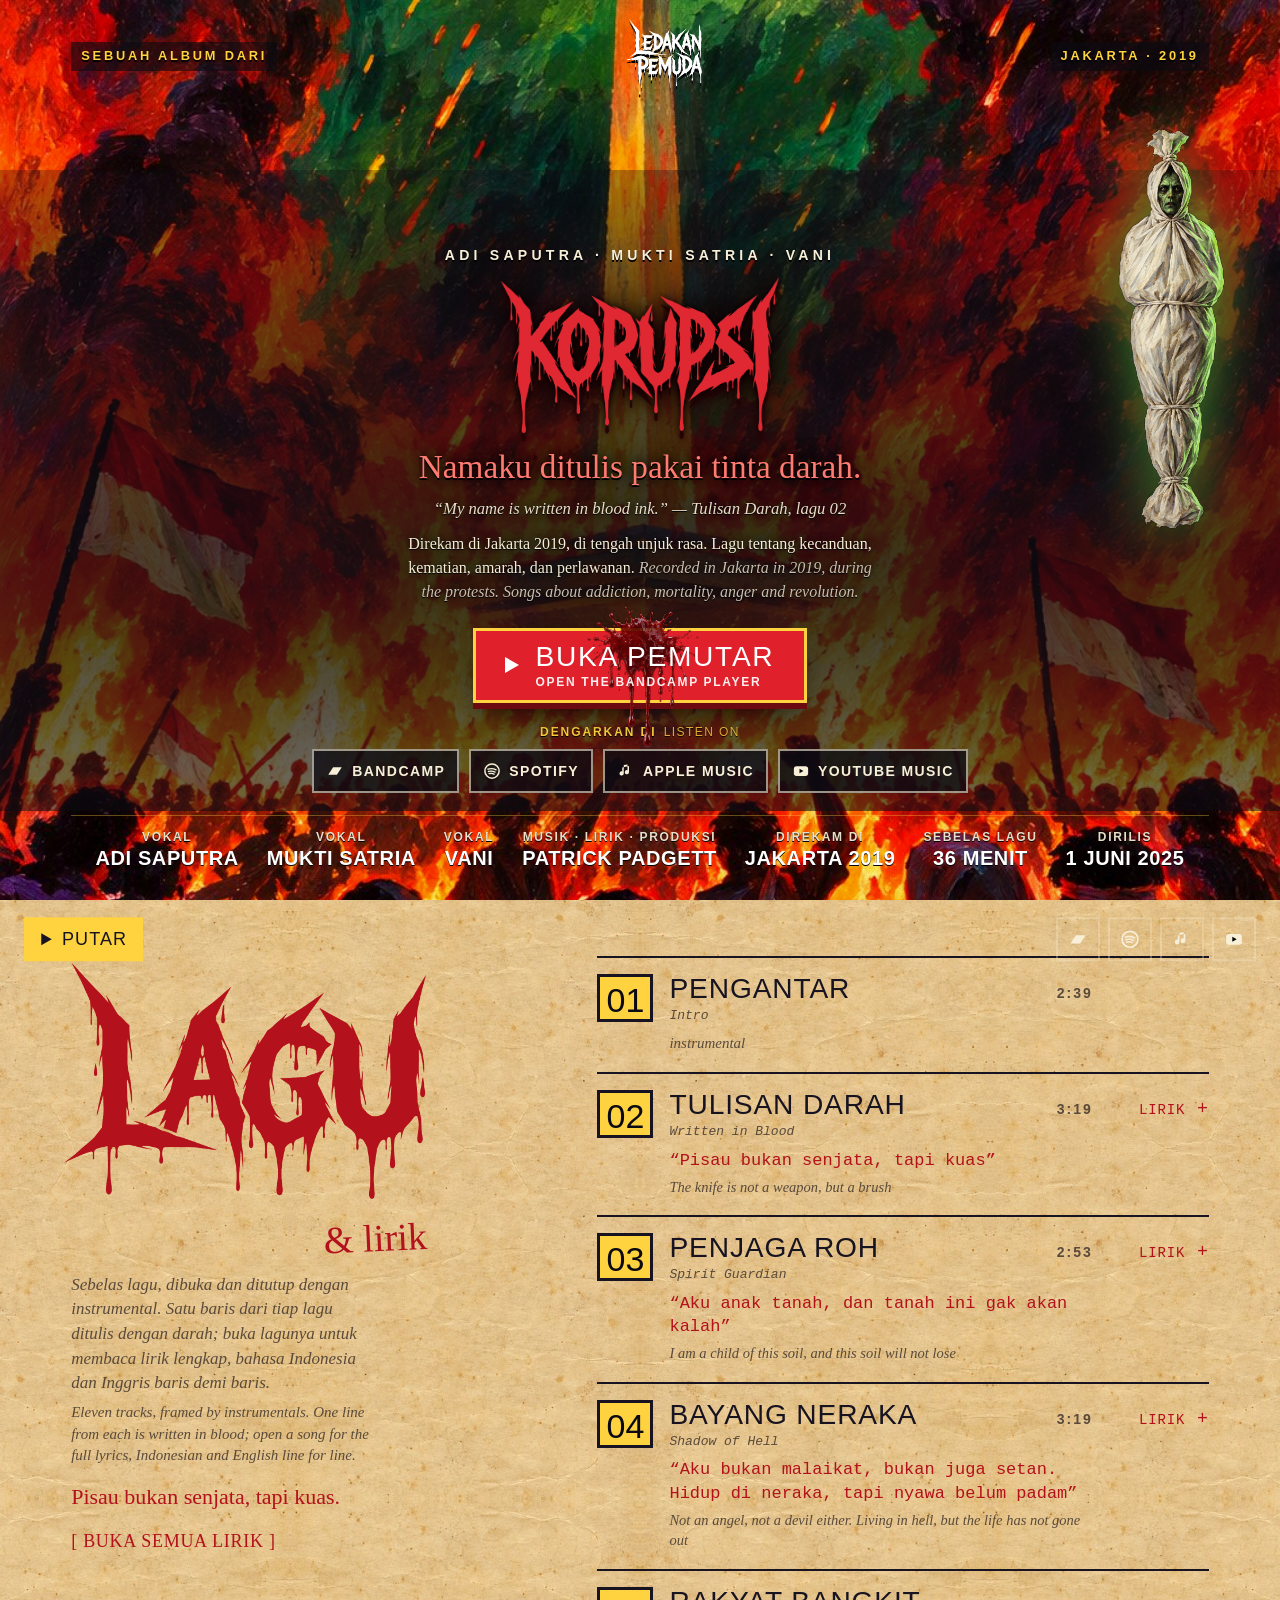
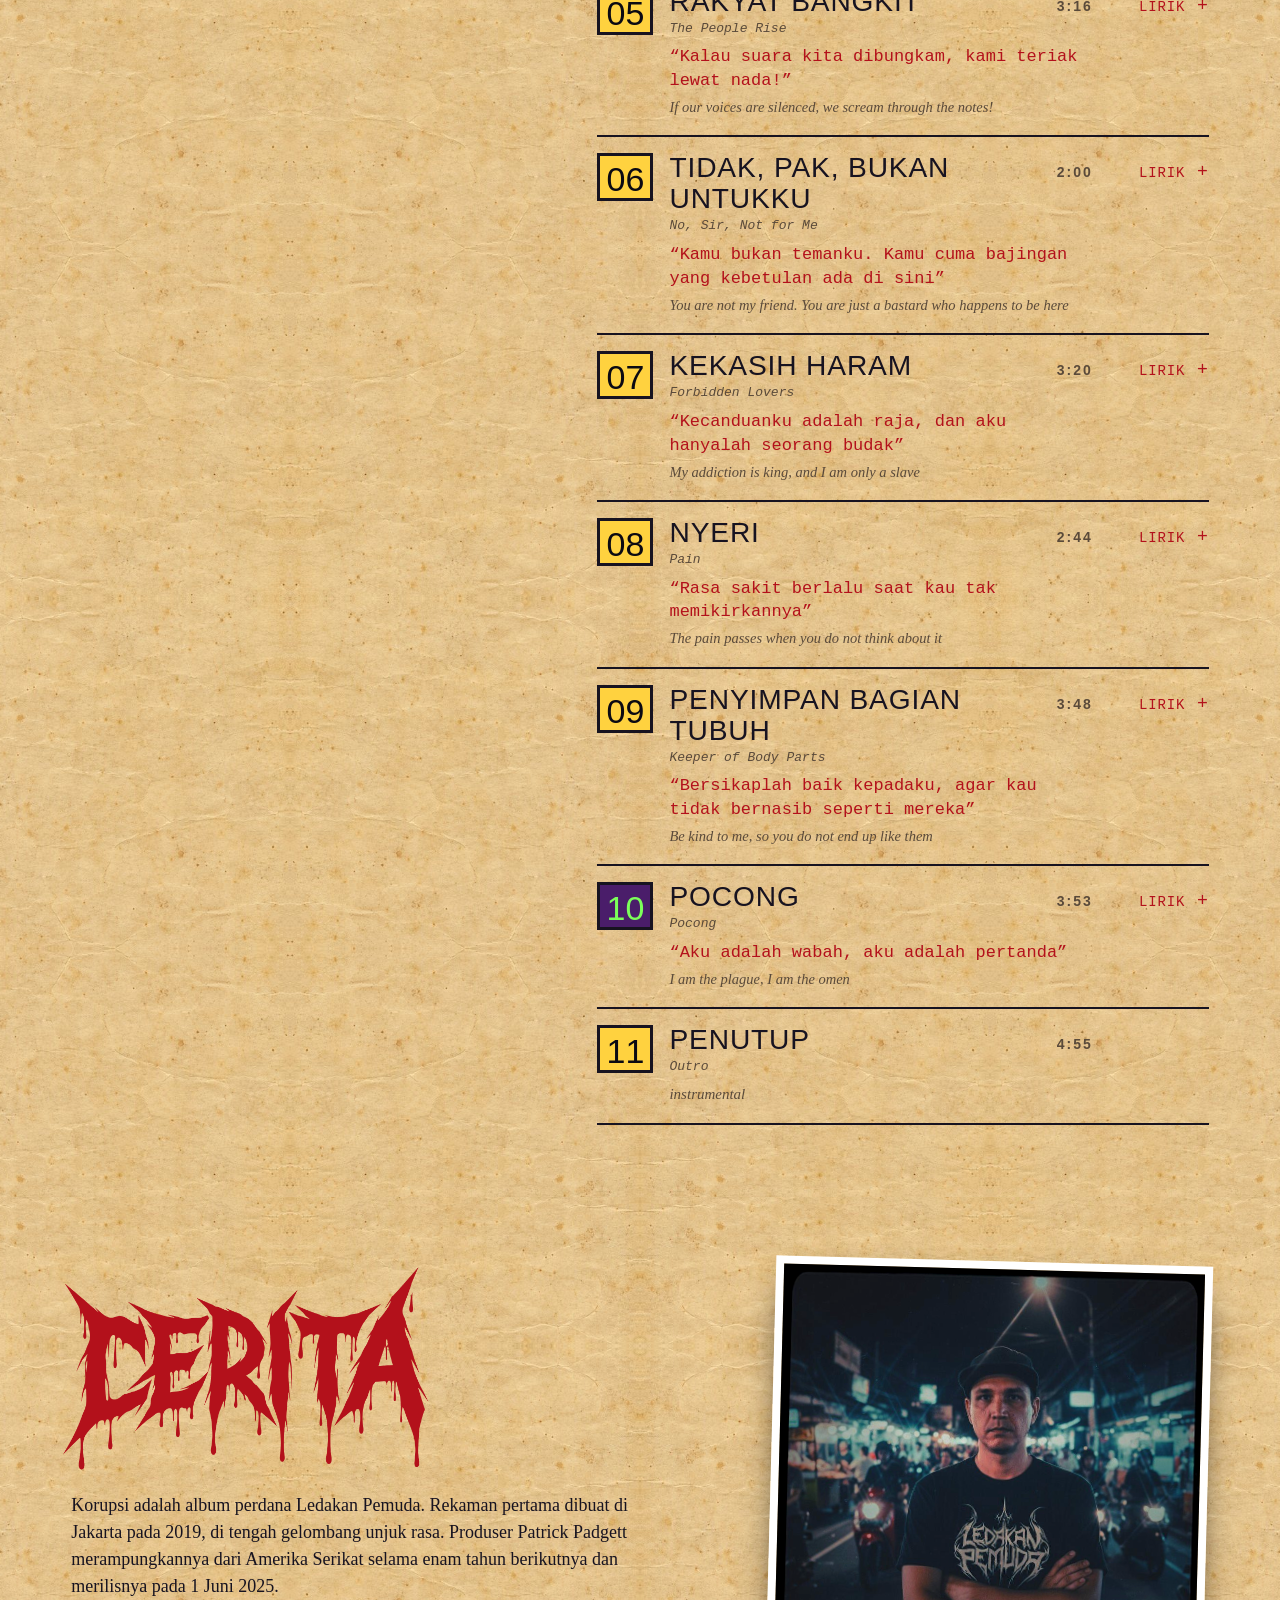
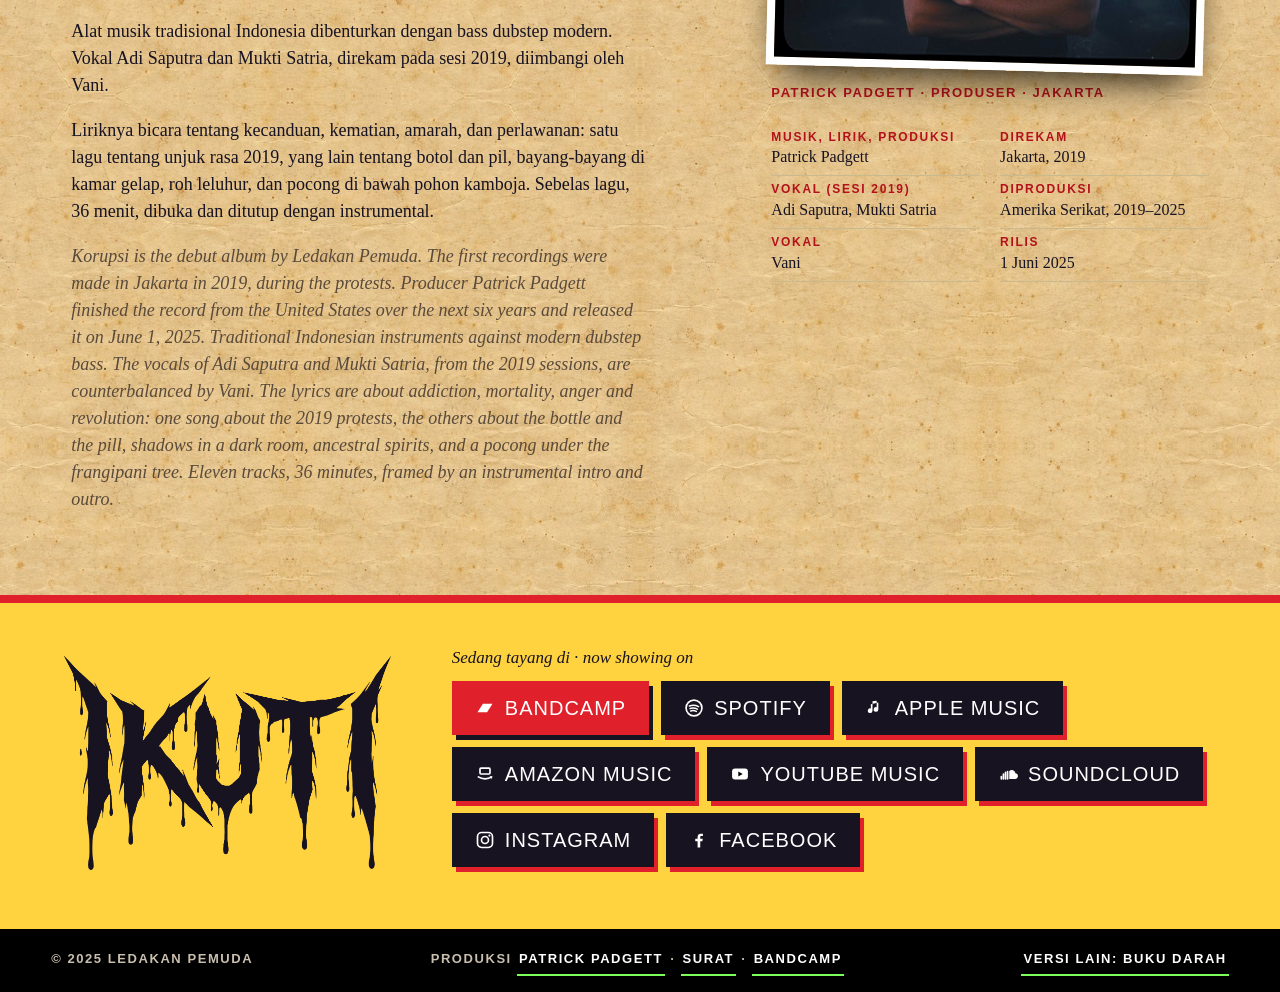
==== commit e8c6f666: "Merge LAGU + LIRIK into one song list; pocong in front of the vignette" ====
--- a/poster/index.html
+++ b/poster/index.html
@@ -53,19 +53,39 @@
 [class$="-list"] [class$="-p"]{margin:6px 0 18px;max-width:62ch}
 [class$="-list"] [class$="-src"]{margin:0 0 18px;font-size:.85em}
 
-.lirik,.lyr{--tw:'Special Elite',"Courier Prime",'Courier New',monospace;--mono:"Courier Prime",'Courier New',monospace}
-.lyr-song{border-top:2px solid var(--lyr-rule,currentColor)}
-.lyr-song summary{cursor:pointer;list-style:none;display:flex;gap:16px;align-items:baseline;padding:16px 0;min-height:44px}
+.lirik,.lyr{--tw:'Special Elite',"Courier Prime",'Courier New',monospace;--mono:"Courier Prime",'Courier New',monospace;--serif:'PT Serif',Georgia,serif}
+#lagu-h{--h2:clamp(56px,7vw,110px);font-size:var(--h2);line-height:1;width:min(100%,calc(var(--h2)*4.2))}
+#lagu-h [role=img]{display:block;height:auto;width:100%;margin-left:clamp(-14px,calc(var(--h2)*-.444),0px)}
+/* the plate is shifted 14px left and carries 1.7% transparent padding; the script's right edge lands on the U */
+.amp{display:block;text-align:right;font:400 clamp(30px,3vw,40px)/1 'Homemade Apple',cursive;color:var(--lyr-accent,currentColor);margin:10px 0 0;padding-right:calc(14px + 1.7%);transform:rotate(-2.5deg);transform-origin:right center;letter-spacing:0;text-transform:none}
+@media (max-width:560px){#lagu-h{--h2:clamp(56px,19vw,110px)}}
+.lyr{border-bottom:2px solid var(--lyr-rule,currentColor)}
+.lyr-song{position:relative;border-top:2px solid var(--lyr-rule,currentColor)}
+.lyr-song summary{cursor:pointer;list-style:none;display:block}
 .lyr-song summary::-webkit-details-marker{display:none}
-/* title + toggle in the typewriter voice too: three families on the page (drip display, typewriter, mono gloss) */
-.lyr-song summary{font:400 clamp(20px,1.7vw,24px)/1.2 var(--tw);letter-spacing:.05em;text-transform:uppercase}
-.lyr-song summary::after{content:"+";font:400 1.3em/1 var(--tw);color:var(--lyr-accent,currentColor);min-width:1ch;text-align:right}
-.lyr-song[open] summary::after{content:"–"}
-.lyr-n{color:var(--lyr-mute,inherit)}
-.lyr-ten{display:block;font:italic 400 .62em/1.3 var(--mono);color:var(--lyr-mute,inherit);letter-spacing:0;text-transform:none}
-.lyr-d{margin-left:auto;margin-right:-6px;font:400 13px/1 var(--mono);color:var(--lyr-mute,inherit)}
+/* one row per track: number · title (+English) · duration · toggle; the blood line beneath spans the text columns */
+.lyr-row{display:grid;grid-template-columns:auto minmax(0,1fr) auto minmax(4.6em,auto);gap:4px 16px;align-items:baseline;padding:16px 0 18px;min-height:44px;font:400 clamp(20px,1.7vw,24px)/1.2 var(--tw);letter-spacing:.05em;text-transform:uppercase}
+.lyr-n{grid-column:1;grid-row:1;color:var(--lyr-mute,inherit);min-width:2.2ch}
+.lyr-t{grid-column:2;grid-row:1}
+.lyr-ten{display:block;margin-top:3px;font:italic 400 13px/1.3 var(--mono);color:var(--lyr-mute,inherit);letter-spacing:0;text-transform:none}
+.lyr-d{grid-column:3;grid-row:1;font:700 14px/1 'Barlow Condensed',sans-serif;letter-spacing:.14em;color:var(--lyr-mute,inherit)}
+.lyr-tog{grid-column:4;grid-row:1;justify-self:end;white-space:nowrap;font:400 14px/1 var(--tw);letter-spacing:.06em;color:var(--lyr-accent,currentColor)}
+.lyr-tog::before{content:"Lirik"}.lyr-tog::after{content:" +";font-size:1.3em;line-height:0}
+.lyr-song[open] .lyr-tog::before{content:"Tutup"}.lyr-song[open] .lyr-tog::after{content:" –"}
+.lyr-song summary:hover .lyr-tog{text-decoration:underline;text-underline-offset:3px}
+.lyr-ex{grid-column:2/4;grid-row:2;margin-top:4px;font:400 var(--lyr-ex-size,16px)/1.4 var(--tw);letter-spacing:0;text-transform:none;color:var(--lyr-accent,currentColor)}
+.lyr-ex-en{grid-column:2/4;grid-row:3;font:italic 400 14.5px/1.4 var(--serif);letter-spacing:0;text-transform:none;color:var(--lyr-mute,inherit)}
+.lyr-ex.lyr-ex-inst{font:italic 400 15px/1.4 var(--serif);color:var(--lyr-mute,inherit)}
+@media (max-width:560px){
+  .lyr-row{grid-template-columns:auto minmax(0,1fr) minmax(4.4em,auto);gap:2px 12px;font-size:19px}
+  .lyr-tog{grid-column:3}
+  .lyr-ex,.lyr-ex-en{grid-column:2/-1}
+  .lyr-d{grid-column:2;grid-row:2;margin-top:2px}
+  .lyr-ex{grid-row:3}.lyr-ex-en{grid-row:4}
+}
 /* desktop: 54/46 — measured over all 327 lines, the Indonesian (larger face) runs longer (p90 496px vs 400px), so it gets the wider column; this split minimises total wraps. One hanging indent so a wrapped line still reads as ONE line; each line pair is a grid row, so a wrap can never desynchronise the columns. */
-.lyr-cols{--gap:clamp(32px,4vw,64px);padding:2px 0 10px}
+.lyr-cols{--gap:clamp(32px,4vw,64px);padding:2px 0 10px;margin-left:var(--lyr-indent,0)}
+@media (max-width:720px){.lyr-cols{margin-left:0}}
 .lyr-head,.lyr-stanza{display:grid;grid-template-columns:minmax(0,54fr) minmax(0,46fr);column-gap:var(--gap);align-items:baseline}
 .lyr-head span{font:400 12px/1.3 var(--mono);letter-spacing:.06em;text-transform:uppercase;color:var(--lyr-mute,inherit);padding-bottom:8px;border-bottom:1px solid var(--lyr-rule,currentColor);margin-bottom:18px}
 .lyr-stanza{margin:0 0 1.5em}
@@ -89,9 +109,8 @@
   .lyr-stanza{display:block;margin:0 0 2em}
   .lyr-stanza span{text-indent:0;padding-left:0;text-wrap:balance}
   .lyr-stanza span[lang=id]{font-size:15px;line-height:1.45;margin-top:.9em}
-  .lyr-stanza span[lang=en]{font-size:13.5px;line-height:1.4;padding-left:10px;border-left:2px solid var(--lyr-rule,currentColor);margin:2px 0 0}
+  .lyr-stanza span[lang=en]{font-size:14px;line-height:1.4;padding-left:10px;border-left:2px solid var(--lyr-rule,currentColor);margin:2px 0 0}
   .lyr-stanza span[lang=id]:first-child{margin-top:0}
-  .lyr-song summary{font-size:19px}
 }
 
 /* the play control stays visible after opening: it becomes the close control */
@@ -147,7 +166,7 @@
 .sheet .art{position:absolute;inset:0;width:100%;height:100%;object-fit:cover;object-position:50% 30%;filter:saturate(1.1) contrast(1.05)}
 .sheet::before{content:"";position:absolute;inset:0;background:linear-gradient(180deg,rgba(11,10,18,.82) 0,rgba(11,10,18,.12) 20%,rgba(11,10,18,.05) 32%,rgba(11,10,18,.62) 46%,rgba(11,10,18,.9) 60%,rgba(11,10,18,.98) 80%);pointer-events:none}
 .sheet::after{content:"";position:absolute;inset:0;background:url(/assets/img/horor-paper-seamless.jpg) center/700px repeat;mix-blend-mode:multiply;opacity:.3;pointer-events:none}
-.pocong{position:absolute;right:12%;top:12%;width:min(11vw,150px);height:auto;filter:drop-shadow(0 0 30px rgba(124,255,90,.5)) drop-shadow(0 10px 20px rgba(0,0,0,.7));animation:drift 9s ease-in-out infinite alternate;z-index:2;pointer-events:none}
+.pocong{position:absolute;right:clamp(16px,4vw,52px);top:14%;width:min(9vw,124px);height:auto;filter:drop-shadow(0 0 30px rgba(124,255,90,.55)) drop-shadow(0 10px 20px rgba(0,0,0,.7));animation:drift 9s ease-in-out infinite alternate;z-index:4;pointer-events:none}
 @keyframes drift{from{transform:translate(0,0) rotate(-2deg)}to{transform:translate(-14px,-26px) rotate(2deg)}}
 .row{position:relative;z-index:3;width:100%;max-width:1240px;margin:0 auto;padding-left:clamp(16px,4vw,52px);padding-right:clamp(16px,4vw,52px)}
 .top{padding-top:18px;display:flex;justify-content:space-between;align-items:center;gap:14px;font:700 clamp(12px,1vw,14px)/1.3 'Barlow Condensed',sans-serif;letter-spacing:.22em;text-transform:uppercase;color:var(--yellow);text-shadow:0 2px 0 #000}
@@ -185,37 +204,24 @@
 .bill span{font-family:'Barlow Condensed',sans-serif;font-size:20px;letter-spacing:.03em;color:#fff;text-align:center}
 .bill span small{transform:none}
 
-/* ---------- the reel: one column of frames ---------- */
-.reel{background:var(--paper) url(/assets/img/horor-paper-seamless.jpg) center/700px repeat;color:var(--ink);padding:56px 0 64px}
+/* ---------- the reel: every track a frame; the sung ones open to their lyrics ---------- */
+.reel{background:var(--paper) url(/assets/img/horor-paper-seamless.jpg) center/700px repeat;color:var(--ink);padding:56px 0 72px}
 .reel .row{display:grid;grid-template-columns:minmax(0,1fr) minmax(0,1.3fr);gap:28px 56px;align-items:start}
-.reel h2{margin:0;color:var(--blood);font-size:clamp(56px,7vw,110px);line-height:1;position:sticky;top:20px}
-.reel h2 .pd-lagu-word{display:block;height:auto;width:min(100%,4.2em);margin-left:clamp(-14px,-0.444em,0px)}
-.reel .sub{margin:14px 0 0;font:italic 400 17px/1.45 'PT Serif',serif;color:#5a4a3a;max-width:34ch}
-.reel .sub .scrawl{display:block;font:400 22px/1.3 'Homemade Apple',cursive;color:var(--blood);margin-top:16px}
-.frames{list-style:none;margin:0;padding:0;counter-reset:f}
-.frames li{position:relative;display:grid;grid-template-columns:64px 1fr auto;gap:2px 16px;align-items:baseline;padding:16px 0 18px;border-bottom:2px solid var(--ink)}
-.frames li::before{content:"";position:absolute;left:-30px;top:20px;width:10px;height:14px;background:var(--blood);border-radius:50% 50% 50% 50%/40% 40% 60% 60%;transform:rotate(180deg);opacity:0;transition:opacity .3s}
-.frames li:hover::before,.frames li:focus-within::before{opacity:1}
-.frames .n{font:400 44px/1 'Anton',sans-serif;color:var(--night);background:var(--yellow);padding:4px 0 0;text-align:center;border:3px solid var(--ink);min-width:64px;align-self:start}
-.frames .t{font:400 clamp(22px,2.2vw,30px)/1.1 'Anton',sans-serif;letter-spacing:.03em;text-transform:uppercase;color:var(--ink)}
-.frames .d{font:700 13px/1 'Barlow Condensed',sans-serif;letter-spacing:.14em;color:#5a4a3a}
-.frames .ex{grid-column:2/4;display:block;margin-top:8px;font:400 17px/1.4 'Special Elite',monospace;color:var(--blood)}
-.frames .ex-en{grid-column:2/4;display:block;font:italic 15px/1.4 'PT Serif',serif;color:#5a4a3a;margin-top:2px}
-.frames .ex-inst{grid-column:2/4;display:block;font:italic 16px/1.4 'PT Serif',serif;color:#5a4a3a;margin-top:6px}
-.frames li:nth-child(10) .n{background:var(--violet);color:var(--green)}
-
-/* ---------- lyrics: on paper, two languages ---------- */
-.lirik{background:var(--night);color:var(--cream);padding:64px 0 80px;border-top:8px solid var(--blood);position:relative}
-.lirik::before{content:"";position:absolute;inset:0;background:radial-gradient(ellipse 70% 50% at 50% 0,rgba(74,29,106,.35),transparent 70%);pointer-events:none}
-.lirik .row{position:relative}
-.lirik .head{display:grid;grid-template-columns:minmax(0,54fr) minmax(0,46fr);column-gap:clamp(32px,4vw,64px);align-items:end;padding-bottom:28px}
-.lirik h2{margin:0;color:var(--blood-l);font-size:clamp(56px,7vw,110px);line-height:1}
-.lirik h2 .pd-lirik-word{display:block;height:auto;width:min(100%,4.2em);margin-left:clamp(-14px,-0.407em,0px)}
-.lirik .sub{margin:0 0 14px;font:400 16px/1.5 'Special Elite',monospace;color:var(--cream);max-width:60ch}
-.lirik .sub span{display:block;margin-top:4px;color:#b9ad97;font:italic 400 15px/1.5 'Courier Prime',monospace}
-.lirik,.lyr{--lyr-rule:rgba(239,226,194,.28);--lyr-accent:var(--blood-l);--lyr-mute:#b9ad97;--lyr-id:#f7efd8;--lyr-en:#d9cfb6;--lyr-size:18px;--lyr-on-accent:#fff}
-.lyr-song summary{color:#fff}
-.lyr-n{min-width:2.2ch}
+.reel .head{position:sticky;top:20px}
+.reel h2{margin:0;color:var(--blood);font-size:clamp(56px,7vw,110px);line-height:1}
+.reel .sub{margin:18px 0 0;font:italic 400 17px/1.45 'PT Serif',serif;color:#5a4a3a;max-width:36ch}
+.reel .sub span[lang=en]{display:block;margin-top:6px;font-size:15px}
+.reel .sub .scrawl{display:block;font:400 22px/1.3 'Homemade Apple',cursive;color:var(--blood);margin-top:16px;font-style:normal}
+.reel .lyr-tools{margin-top:6px}
+.reel,.lyr{--lyr-rule:var(--ink);--lyr-accent:var(--blood);--lyr-mute:#5a4a3a;--lyr-id:var(--ink);--lyr-en:#4a3d31;--lyr-size:18px;--lyr-on-accent:#fff;--lyr-ex-size:17px}
+/* the lobby-card number tile from the old frames list */
+.lyr-n{font:400 34px/1 'Anton',sans-serif;color:var(--night);background:var(--yellow);padding:6px 0 2px;text-align:center;border:3px solid var(--ink);min-width:56px;align-self:start;letter-spacing:0}
+.lyr-row{grid-template-columns:56px minmax(0,1fr) auto minmax(4.6em,auto)}
+.reel{--lyr-indent:72px}
+.lyr-t{font-family:'Anton',sans-serif;font-size:clamp(22px,2.2vw,30px);letter-spacing:.03em;line-height:1.1;color:var(--ink)}
+.lyr-song:nth-child(10) .lyr-n{background:var(--violet);color:var(--green)}
+.lyr-song::before{content:"";position:absolute;left:-30px;top:22px;width:10px;height:14px;background:var(--blood);border-radius:50% 50% 50% 50%/40% 40% 60% 60%;transform:rotate(180deg);opacity:0;transition:opacity .3s}
+.lyr-song:hover::before,.lyr-song:focus-within::before,.lyr-song[open]::before{opacity:1}
 
 /* ---------- synopsis / credits ---------- */
 .syn{background:var(--paper) url(/assets/img/horor-paper-seamless.jpg) center/700px repeat;color:var(--ink);padding:64px 0;position:relative;overflow:hidden}
@@ -247,30 +253,29 @@
 .foot a{color:#fff;text-decoration:none;border-bottom:2px solid var(--green);display:inline-block;padding:6px 2px;margin:-6px 0}
 
 @media (max-width:980px){
-  .reel .row,.lirik .head,.syn .row{grid-template-columns:1fr}
-  .reel h2{position:static}
+  .reel .row,.syn .row{grid-template-columns:1fr}
+  .reel .head{position:static}
   .showing .row{grid-template-columns:1fr}
   .credits{columns:1}
-  .pocong{width:18vw;right:4%;top:9%;opacity:.85}
+  .pocong{width:14vw;right:4%;top:11%}
   .mid{padding-top:10vh}
 }
 @media (max-width:560px){
   body{font-size:16px}
-  .top{font-size:12px}.top span{padding:5px 8px}.top span:first-child{display:none}.pocong{width:54px;right:6%;top:118px;opacity:.9}.mid .bill-top{display:none}
+  .top{font-size:12px}.top span{padding:5px 8px}.top span:first-child{display:none}.pocong{width:54px;right:10px;top:78px}.mid .bill-top{display:none}
   .mid{padding-top:6vh}
   .mid .title{font-size:clamp(72px,22vw,110px)}
   .mid .tag{font-size:21px}.mid .tag small{font-size:15px}.mid .lead{font-size:15px}
   .bill{display:grid;grid-template-columns:1fr 1fr;gap:10px 14px;text-align:left}.bill span{text-align:left;font-size:18px}
   .stub{padding-bottom:26px}
   .bill{gap:6px 18px}
-  .frames li{grid-template-columns:52px 1fr;padding-left:22px}
-  .frames li::before{left:0;opacity:1}
-  .frames .n{font-size:34px;min-width:52px}
-  .frames .d{grid-column:2}
-  .frames .ex,.frames .ex-en,.frames .ex-inst{grid-column:2/3}
+  .lyr-row{grid-template-columns:46px minmax(0,1fr) minmax(4.4em,auto)}
+  .lyr-n{font-size:26px;min-width:46px;padding:5px 0 1px}
+  .lyr-t{font-size:22px}
+  .lyr-song::before{display:none}
   .player-btn::before{inset:-14px -20px -30px -16px}
 }
-@media (prefers-reduced-motion:reduce){.pocong{animation:none}.player-btn,.outlet,.frames li::before{transition:none}}
+@media (prefers-reduced-motion:reduce){.pocong{animation:none}.player-btn,.outlet,.lyr-song::before{transition:none}}
 
 </style>
 <script type="application/ld+json">{"@context":"https://schema.org","@type":"MusicAlbum","@id":"https://ledakanpemuda.com/#album","name":"Korupsi","url":"https://ledakanpemuda.com/","image":"https://ledakanpemuda.com/assets/img/cover-1600.jpg","datePublished":"2025-06-01","albumProductionType":"https://schema.org/StudioAlbum","albumReleaseType":"https://schema.org/AlbumRelease","numTracks":11,"inLanguage":"id","byArtist":{"@type":"MusicGroup","name":"Ledakan Pemuda","url":"https://ledakanpemuda.com/","sameAs":["https://ledakanpemuda.bandcamp.com/album/korupsi","https://open.spotify.com/album/5g6EyCPLJNrGHiHMVUosbJ","https://music.apple.com/gb/album/korupsi/1827343406","https://www.amazon.com/dp/B0FHWQ4KKN","https://music.youtube.com/playlist?list=OLAK5uy_nRIL_2eerZNtNPuJC19fuBYQ3dPwC9Sqs","https://soundcloud.com/ledakanpemuda/sets/korupsi","https://instagram.com/ledakanpemuda","https://facebook.com/ledakanpemuda"],"foundingLocation":{"@type":"City","name":"Jakarta"}},"producer":{"@type":"Person","name":"Patrick Padgett","url":"https://patpadgett.com"},"track":{"@type":"ItemList","numberOfItems":11,"itemListElement":[{"@type":"MusicRecording","name":"Pengantar","position":1,"duration":"PT2M39S","inAlbum":{"@id":"https://ledakanpemuda.com/#album"}},{"@type":"MusicRecording","name":"Tulisan Darah","position":2,"duration":"PT3M19S","inAlbum":{"@id":"https://ledakanpemuda.com/#album"}},{"@type":"MusicRecording","name":"Penjaga Roh","position":3,"duration":"PT2M53S","inAlbum":{"@id":"https://ledakanpemuda.com/#album"}},{"@type":"MusicRecording","name":"Bayang Neraka","position":4,"duration":"PT3M19S","inAlbum":{"@id":"https://ledakanpemuda.com/#album"}},{"@type":"MusicRecording","name":"Rakyat Bangkit","position":5,"duration":"PT3M16S","inAlbum":{"@id":"https://ledakanpemuda.com/#album"}},{"@type":"MusicRecording","name":"Tidak, Pak, Bukan Untukku","position":6,"duration":"PT2M00S","inAlbum":{"@id":"https://ledakanpemuda.com/#album"}},{"@type":"MusicRecording","name":"Kekasih Haram","position":7,"duration":"PT3M20S","inAlbum":{"@id":"https://ledakanpemuda.com/#album"}},{"@type":"MusicRecording","name":"Nyeri","position":8,"duration":"PT2M44S","inAlbum":{"@id":"https://ledakanpemuda.com/#album"}},{"@type":"MusicRecording","name":"Penyimpan Bagian Tubuh","position":9,"duration":"PT3M48S","inAlbum":{"@id":"https://ledakanpemuda.com/#album"}},{"@type":"MusicRecording","name":"Pocong","position":10,"duration":"PT3M53S","inAlbum":{"@id":"https://ledakanpemuda.com/#album"}},{"@type":"MusicRecording","name":"Penutup","position":11,"duration":"PT4M55S","inAlbum":{"@id":"https://ledakanpemuda.com/#album"}}]},"sameAs":["https://ledakanpemuda.bandcamp.com/album/korupsi","https://open.spotify.com/album/5g6EyCPLJNrGHiHMVUosbJ","https://music.apple.com/gb/album/korupsi/1827343406","https://www.amazon.com/dp/B0FHWQ4KKN","https://music.youtube.com/playlist?list=OLAK5uy_nRIL_2eerZNtNPuJC19fuBYQ3dPwC9Sqs","https://soundcloud.com/ledakanpemuda/sets/korupsi"]}</script>
@@ -301,21 +306,12 @@
 
 <section class="reel" id="lagu" aria-labelledby="lagu-h">
   <div class="row">
-    <div>
-      <h2 id="lagu-h"><span class="pd-lagu-word" role="img" aria-label="Lagu" style="--w:url(/assets/img/word-lagu.png);aspect-ratio:1308/870"></span></h2>
-      <p class="sub" lang="id">Sebelas adegan. Dibuka dan ditutup dengan instrumental; satu baris dari tiap lagu, ditulis dengan darah. <span lang="en">Eleven scenes, framed by instrumentals; one line from each, written in blood.</span><span class="scrawl" aria-hidden="true">Pisau bukan senjata, tapi kuas.</span></p>
+    <div class="head">
+      <h2 id="lagu-h"><span class="pd-lagu-word" role="img" aria-label="Lagu" style="--w:url(/assets/img/word-lagu.png);aspect-ratio:1308/870"></span><span class="amp">&amp; lirik</span></h2>
+      <p class="sub" lang="id">Sebelas lagu, dibuka dan ditutup dengan instrumental. Satu baris dari tiap lagu ditulis dengan darah; buka lagunya untuk membaca lirik lengkap, bahasa Indonesia dan Inggris baris demi baris. <span lang="en">Eleven tracks, framed by instrumentals. One line from each is written in blood; open a song for the full lyrics, Indonesian and English line for line.</span><span class="scrawl" aria-hidden="true">Pisau bukan senjata, tapi kuas.</span></p>
+      <div class="lyr-tools"><button type="button" data-open-all aria-expanded="false" data-open-label="Buka semua lirik" data-close-label="Tutup semua lirik">Buka semua lirik</button></div>
     </div>
-    <ol class="frames"><li id="l01" tabindex="0"><span class="n">1</span><span class="t">Pengantar</span><span class="d">2:39</span><span class="ex ex-inst" lang="id">instrumental</span></li><li id="l02" tabindex="0"><span class="n">2</span><span class="t">Tulisan Darah</span><span class="d">3:19</span><span class="ex" lang="id">“Pisau bukan senjata, tapi kuas”</span><span class="ex-en" lang="en">The knife is not a weapon, but a brush</span></li><li id="l03" tabindex="0"><span class="n">3</span><span class="t">Penjaga Roh</span><span class="d">2:53</span><span class="ex" lang="id">“Aku anak tanah, dan tanah ini gak akan kalah”</span><span class="ex-en" lang="en">I am a child of this soil, and this soil will not lose</span></li><li id="l04" tabindex="0"><span class="n">4</span><span class="t">Bayang Neraka</span><span class="d">3:19</span><span class="ex" lang="id">“Aku bukan malaikat, bukan juga setan. Hidup di neraka, tapi nyawa belum padam”</span><span class="ex-en" lang="en">Not an angel, not a devil either. Living in hell, but the life has not gone out</span></li><li id="l05" tabindex="0"><span class="n">5</span><span class="t">Rakyat Bangkit</span><span class="d">3:16</span><span class="ex" lang="id">“Kalau suara kita dibungkam, kami teriak lewat nada!”</span><span class="ex-en" lang="en">If our voices are silenced, we scream through the notes!</span></li><li id="l06" tabindex="0"><span class="n">6</span><span class="t">Tidak, Pak, Bukan Untukku</span><span class="d">2:00</span><span class="ex" lang="id">“Kamu bukan temanku. Kamu cuma bajingan yang kebetulan ada di sini”</span><span class="ex-en" lang="en">You are not my friend. You are just a bastard who happens to be here</span></li><li id="l07" tabindex="0"><span class="n">7</span><span class="t">Kekasih Haram</span><span class="d">3:20</span><span class="ex" lang="id">“Kecanduanku adalah raja, dan aku hanyalah seorang budak”</span><span class="ex-en" lang="en">My addiction is king, and I am only a slave</span></li><li id="l08" tabindex="0"><span class="n">8</span><span class="t">Nyeri</span><span class="d">2:44</span><span class="ex" lang="id">“Rasa sakit berlalu saat kau tak memikirkannya”</span><span class="ex-en" lang="en">The pain passes when you do not think about it</span></li><li id="l09" tabindex="0"><span class="n">9</span><span class="t">Penyimpan Bagian Tubuh</span><span class="d">3:48</span><span class="ex" lang="id">“Bersikaplah baik kepadaku, agar kau tidak bernasib seperti mereka”</span><span class="ex-en" lang="en">Be kind to me, so you do not end up like them</span></li><li id="l10" tabindex="0"><span class="n">10</span><span class="t">Pocong</span><span class="d">3:53</span><span class="ex" lang="id">“Aku adalah wabah, aku adalah pertanda”</span><span class="ex-en" lang="en">I am the plague, I am the omen</span></li><li id="l11" tabindex="0"><span class="n">11</span><span class="t">Penutup</span><span class="d">4:55</span><span class="ex ex-inst" lang="id">instrumental</span></li></ol>
-  </div>
-</section>
-
-<section class="lirik" id="lirik" aria-labelledby="lirik-h">
-  <div class="row">
-    <div class="head">
-      <h2 id="lirik-h"><span class="pd-lirik-word" role="img" aria-label="Lirik" style="--w:url(/assets/img/word-lirik.png);aspect-ratio:1414/859"></span></h2>
-      <div><p class="sub" lang="id">Sembilan lagu dengan vokal, dua instrumental. Bahasa Indonesia dengan terjemahan Inggris, baris demi baris. Buka satu lagu untuk membaca.<span lang="en">Nine songs with vocals, two instrumentals. Indonesian with an English translation, line for line. Open a song to read.</span></p><div class="lyr-tools"><button type="button" data-open-all aria-expanded="false" data-open-label="Buka semua lirik" data-close-label="Tutup semua lirik">Buka semua lirik</button></div></div>
-    </div>
-    <div class="lyr"><details class="lyr-song" id="lirik-02"><summary><span class="lyr-n">02</span><span class="lyr-t">Tulisan Darah<span class="lyr-ten" lang="en">Written in Blood</span></span><span class="lyr-d">3:19</span></summary><div class="lyr-cols"><div class="lyr-head" aria-hidden="true"><span>Bahasa Indonesia</span><span>English</span></div><div class="lyr-stanza"><span lang="id">Malam jadi saksi<i class="ell">…</i></span><span lang="en">The night bears witness<i class="ell">…</i></span><span lang="id">Langkahku sunyi, tapi tiap tapak bersuara<i class="ell">…</i></span><span lang="en">My steps are silent, but every footprint speaks<i class="ell">…</i></span></div><div class="lyr-stanza"><span lang="id">Langit gelap, hatiku lebih kelam</span><span lang="en">The sky is dark, my heart is darker</span><span lang="id">Musuh berdiri? Gak lama mereka tenggelam</span><span lang="en">Enemies standing? Not for long, they go under</span><span lang="id">Cakar tajam, ku robek bisu</span><span lang="en">Sharp claws, I tear in silence</span><span lang="id">Jerit lo musik buat langkahku maju</span><span lang="en">Your scream is the music that moves me forward</span><span lang="id">Daging lo simbol dendam lama</span><span lang="en">Your flesh, a symbol of old vengeance</span><span lang="id">Kubur di hutan, jadi santapan fauna</span><span lang="en">Buried in the forest, a feast for the animals</span><span lang="id">Gigi lo kupetik, rantai ku hiasi</span><span lang="en">I pluck your teeth to decorate my chain</span><span lang="id">Jadi kenangan manis, tiap darah yang teriris</span><span lang="en">A sweet memory, every drop of blood that is cut</span></div><div class="lyr-stanza"><span lang="id">Binatang malam makan dengan tenang</span><span lang="en">The night animals eat in peace</span><span lang="id">Tulang di kalung, kenangan berdentang</span><span lang="en">Bones on a necklace, memories that clang</span><span lang="id">Gak butuh pengampunan, cuma kebisuan</span><span lang="en">I don&#x27;t need forgiveness, only silence</span><span lang="id">Mayat bicara lewat karya dan gerakan</span><span lang="en">The corpse speaks through the work and the motion</span></div><div class="lyr-stanza"><span lang="id">Tangan berdarah, mata membara</span><span lang="en">Bloody hands, burning eyes</span><span lang="id">Langkah ku sadis, hati membara</span><span lang="en">My step is sadistic, my heart ablaze</span><span lang="id">Tulang jadi seni, daging jadi legenda</span><span lang="en">Bone becomes art, flesh becomes legend</span><span lang="id">Namaku ditulis pakai tinta darah</span><span lang="en">My name is written in blood ink</span></div><div class="lyr-stanza"><span lang="id">Satu-satu gue cabut dari bayang</span><span lang="en">One by one I pull them from the shadows</span><span lang="id">Lo pikir lo kuat? Tapi gue datang tanpa sayang</span><span lang="en">You think you&#x27;re strong? But I come without mercy</span><span lang="id">Pisau bukan senjata, tapi kuas</span><span lang="en">The knife is not a weapon, but a brush</span><span lang="id">Lukis wajah lo di tanah dengan puas</span><span lang="en">I paint your face on the ground with satisfaction</span><span lang="id">Ritual dimulai saat lo berteriak</span><span lang="en">The ritual begins when you scream</span><span lang="id">Tapi malam diem, cuma angin yang menyimak</span><span lang="en">But the night stays quiet, only the wind is listening</span><span lang="id">Luka bukan akhir, tapi awal cerita</span><span lang="en">The wound is not the end, but the start of the story</span><span lang="id">Dan lo jadi bagian dari karya neraka</span><span lang="en">And you become part of hell&#x27;s masterpiece</span></div><div class="lyr-stanza"><span lang="id">Darahmu<i class="ell">…</i> bukan akhir<i class="ell">…</i></span><span lang="en">Your blood<i class="ell">…</i> is not the end<i class="ell">…</i></span><span lang="id">Tulangmu<i class="ell">…</i> ukiran abadi<i class="ell">…</i></span><span lang="en">Your bones<i class="ell">…</i> an eternal carving<i class="ell">…</i></span><span lang="id">Namamu<i class="ell">…</i> lenyap dalam sunyi<i class="ell">…</i></span><span lang="en">Your name<i class="ell">…</i> vanishes into silence<i class="ell">…</i></span></div><div class="lyr-stanza"><span lang="id">Tangan berdarah, mata membara</span><span lang="en">Bloody hands, burning eyes</span><span lang="id">Langkah ku sadis, hati membara</span><span lang="en">My step is sadistic, my heart ablaze</span><span lang="id">Tulang jadi seni, daging jadi legenda</span><span lang="en">Bone becomes art, flesh becomes legend</span><span lang="id">Namaku ditulis pakai tinta darah</span><span lang="en">My name is written in blood ink</span></div></div><p class="lyr-src"><span class="lyr-run">Korupsi · 02/11</span><a href="https://ledakanpemuda.bandcamp.com/track/tulisan-darah#lyrics" rel="noopener">Lirik di Bandcamp</a><span lang="en">English: unofficial translation</span><button type="button" class="lyr-close" data-close>Tutup lirik</button></p></details><details class="lyr-song" id="lirik-03"><summary><span class="lyr-n">03</span><span class="lyr-t">Penjaga Roh<span class="lyr-ten" lang="en">Spirit Guardian</span></span><span class="lyr-d">2:53</span></summary><div class="lyr-cols"><div class="lyr-head" aria-hidden="true"><span>Bahasa Indonesia</span><span>English</span></div><div class="lyr-stanza"><span lang="id">Dari darah leluhur aku bangkit<i class="ell">…</i></span><span lang="en">From the blood of my ancestors I rise<i class="ell">…</i></span><span lang="id">Di bawah bulan, kutemui bayangan hitam<i class="ell">…</i></span><span lang="en">Under the moon, I meet a black shadow<i class="ell">…</i></span></div><div class="lyr-stanza"><span lang="id">Asap kemenyan naik ke langit</span><span lang="en">Incense smoke rises to the sky</span><span lang="id">Gendang dipukul, roh mulai bangkit</span><span lang="en">The drum is struck, the spirits begin to rise</span><span lang="id">Mata tertutup, jiwaku terbuka</span><span lang="en">Eyes closed, my soul opens</span><span lang="id">Langkahku masuk ke dunia berbeda</span><span lang="en">My steps enter a different world</span></div><div class="lyr-stanza"><span lang="id">Di tengah hutan, suara gemetar</span><span lang="en">In the middle of the forest, a trembling voice</span><span lang="id">Nama setan dipanggil oleh pelanggar</span><span lang="en">The devil&#x27;s name called by the trespassers</span><span lang="id">Lidah bercabang, mata merah membara</span><span lang="en">Forked tongue, red eyes blazing</span><span lang="id">Tapi aku datang bawa senjata suci warisan para raja</span><span lang="en">But I come bearing the sacred weapon, the heirloom of kings</span></div><div class="lyr-stanza"><span lang="id">Omong kosong lo gak kuat lawan doa</span><span lang="en">Your nonsense is no match for prayer</span><span lang="id">Taring lo patah oleh mantra tua</span><span lang="en">Your fangs are broken by an old spell</span><span lang="id">Tulang leluhur berdiri di sampingku</span><span lang="en">The bones of my ancestors stand beside me</span><span lang="id">Lo pikir lo dewa? Lo cuma tamu</span><span lang="en">You think you&#x27;re a god? You&#x27;re only a guest</span></div><div class="lyr-stanza"><span lang="id">Panggil roh!</span><span lang="en">Call the spirits!</span><span lang="id">Aku berdiri</span><span lang="en">I stand</span><span lang="id">Hancurkan setan!</span><span lang="en">Destroy the devil!</span><span lang="id">Dengan darah sendiri</span><span lang="en">With my own blood</span><span lang="id">Bakar bayangan!</span><span lang="en">Burn the shadows!</span><span lang="id">Dengan api hati</span><span lang="en">With the fire of the heart</span><span lang="id">Aku penjaga!</span><span lang="en">I am the guardian!</span><span lang="id">Dari bumi hingga mati</span><span lang="en">From this earth until death</span></div><div class="lyr-stanza"><span lang="id">Tubuhku luka, tapi jiwaku nyala</span><span lang="en">My body is wounded, but my soul is alight</span><span lang="id">Dari Kalimantan sampai Nusa</span><span lang="en">From Kalimantan to Nusa</span><span lang="id">Langit bergetar dengar namaku</span><span lang="en">The sky trembles hearing my name</span><span lang="id">Di antara roh, aku pemburu</span><span lang="en">Among the spirits, I am the hunter</span></div><div class="lyr-stanza"><span lang="id">Lo pikir lo bisa rebut tanah suci?</span><span lang="en">You think you can seize the sacred land?</span><span lang="id">Gue panggil nenek moyang dari setiap sisi</span><span lang="en">I call the ancestors from every side</span><span lang="id">Topeng perang, tombak pusaka</span><span lang="en">War mask, heirloom spear</span><span lang="id">Satu tikaman buat hilangkan durhaka</span><span lang="en">One thrust to wipe out the treachery</span></div><div class="lyr-stanza"><span lang="id">(Vani)</span><span lang="en">(Vani)</span><span lang="id">Angin bicara<i class="ell">…</i> air berteriak<i class="ell">…</i></span><span lang="en">The wind speaks<i class="ell">…</i> the water screams<i class="ell">…</i></span><span lang="id">Tanah buka rahasia<i class="ell">…</i> langit gelap<i class="ell">…</i></span><span lang="en">The earth opens its secrets<i class="ell">…</i> the sky goes dark<i class="ell">…</i></span><span lang="id">Tapi aku tak takut, aku anak tanah</span><span lang="en">But I am not afraid, I am a child of this soil</span><span lang="id">Dan tanah ini gak akan kalah</span><span lang="en">And this soil will not lose</span></div><div class="lyr-stanza"><span lang="id">Panggil roh!</span><span lang="en">Call the spirits!</span><span lang="id">Aku berdiri</span><span lang="en">I stand</span><span lang="id">Hancurkan setan!</span><span lang="en">Destroy the devil!</span><span lang="id">Dengan darah sendiri</span><span lang="en">With my own blood</span><span lang="id">Bakar bayangan!</span><span lang="en">Burn the shadows!</span><span lang="id">Dengan api hati</span><span lang="en">With the fire of the heart</span><span lang="id">Aku penjaga!</span><span lang="en">I am the guardian!</span><span lang="id">Dari bumi hingga mati</span><span lang="en">From this earth until death</span></div><div class="lyr-stanza"><span lang="id">Setan pun tahu<i class="ell">…</i></span><span lang="en">Even the devil knows<i class="ell">…</i></span><span lang="id">Bukan semua manusia bisa dilahap<i class="ell">…</i></span><span lang="en">Not every human can be devoured<i class="ell">…</i></span><span lang="id">Karena ada yang dijaga<i class="ell">…</i></span><span lang="en">Because some are guarded<i class="ell">…</i></span><span lang="id">Dengan roh, tulang, dan nyawa<i class="ell">…</i></span><span lang="en">With spirit, bone, and life<i class="ell">…</i></span></div></div><p class="lyr-src"><span class="lyr-run">Korupsi · 03/11</span><a href="https://ledakanpemuda.bandcamp.com/track/penjaga-roh#lyrics" rel="noopener">Lirik di Bandcamp</a><span lang="en">English: unofficial translation</span><button type="button" class="lyr-close" data-close>Tutup lirik</button></p></details><details class="lyr-song" id="lirik-04"><summary><span class="lyr-n">04</span><span class="lyr-t">Bayang Neraka<span class="lyr-ten" lang="en">Shadow of Hell</span></span><span class="lyr-d">3:19</span></summary><div class="lyr-cols"><div class="lyr-head" aria-hidden="true"><span>Bahasa Indonesia</span><span>English</span></div><div class="lyr-stanza"><span lang="id">Bayang neraka<i class="ell">…</i> hidupku tak nyata<i class="ell">…</i></span><span lang="en">Shadow of hell<i class="ell">…</i> my life isn&#x27;t real<i class="ell">…</i></span><span lang="id">Tarik nafas, tapi udara pun menolak<i class="ell">…</i></span><span lang="en">I draw a breath, but even the air refuses<i class="ell">…</i></span></div><div class="lyr-stanza"><span lang="id">Kubuka mata, mimpi buruk belum reda</span><span lang="en">I open my eyes, the nightmare hasn&#x27;t stopped</span><span lang="id">Bayang gelap ikat leherku macam gada</span><span lang="en">A dark shadow binds my neck, heavy as a mace</span><span lang="id">Setan berbisik, &quot;Lo emang gak guna&quot;</span><span lang="en">The devil whispers, &quot;You really are useless&quot;</span><span lang="id">Tiap langkah ku ambil, dunia makin hampa</span><span lang="en">Every step I take, the world grows emptier</span></div><div class="lyr-stanza"><span lang="id">Silet di tangan, luka jadi mantra</span><span lang="en">Razor in hand, the wound becomes a mantra</span><span lang="id">Hati beku, cinta udah gak terasa</span><span lang="en">Heart frozen, I can&#x27;t feel love anymore</span><span lang="id">Teriak ke langit, tapi langit gak denger</span><span lang="en">I scream at the sky, but the sky doesn&#x27;t hear</span><span lang="id">Doa jadi racun, hidup makin banger</span><span lang="en">Prayer turns to poison, life reeks more each day</span></div><div class="lyr-stanza"><span lang="id">Dengar bisikan<i class="ell">…</i></span><span lang="en">Hear the whisper<i class="ell">…</i></span><span lang="id">Dari bawah tanah<i class="ell">…</i></span><span lang="en">From under the ground<i class="ell">…</i></span><span lang="id">Kubur terbuka,</span><span lang="en">The grave opens,</span><span lang="id">Namaku tertulis merah<i class="ell">…</i></span><span lang="en">My name is written in red<i class="ell">…</i></span></div><div class="lyr-stanza"><span lang="id">Aku bukan malaikat, bukan juga setan</span><span lang="en">I&#x27;m not an angel, not a devil either</span><span lang="id">Hidup di neraka, tapi nyawa belum padam</span><span lang="en">Living in hell, but the life hasn&#x27;t gone out</span><span lang="id">Jangan coba sentuh, jiwa gue berkarat</span><span lang="en">Don&#x27;t try to touch me, my soul is rusted</span><span lang="id">Gue udah mati, tapi tetap berjalan</span><span lang="en">I&#x27;m already dead, but I keep walking</span></div><div class="lyr-stanza"><span lang="id">Asap ngebul dari luka yang kering</span><span lang="en">Smoke curls from the wounds that have dried</span><span lang="id">Ngomong cinta? Gue cuma nyeringai dingin</span><span lang="en">Talk about love? I just sneer, cold</span><span lang="id">Semua janji cuma jebakan manis</span><span lang="en">Every promise is just a sweet trap</span><span lang="id">Teman jadi bangkai, lo percaya manis?</span><span lang="en">Friends become carcasses, and you still believe in sweet?</span></div><div class="lyr-stanza"><span lang="id">Di kamar gelap, dengar jerit dalam kepala</span><span lang="en">In the dark room, hearing screams inside my head</span><span lang="id">Detak jam jadi martil, gue mati tiap detiknya</span><span lang="en">The ticking clock is a hammer, I die every second</span><span lang="id">Napas makin berat, dada jadi medan perang</span><span lang="en">Breathing gets heavier, my chest becomes a battlefield</span><span lang="id">Tapi senyum gue palsu—topeng neraka yang terang</span><span lang="en">But my smile is fake—a bright mask of hell</span></div><div class="lyr-stanza"><span lang="id">Apa lo lihat bayang itu?</span><span lang="en">Do you see that shadow?</span><span lang="id">Itu bukan gue<i class="ell">…</i></span><span lang="en">That&#x27;s not me<i class="ell">…</i></span><span lang="id">Itu sisa dari gue<i class="ell">…</i></span><span lang="en">That&#x27;s what&#x27;s left of me<i class="ell">…</i></span></div><div class="lyr-stanza"><span lang="id">Aku bukan malaikat, bukan juga setan</span><span lang="en">I&#x27;m not an angel, not a devil either</span><span lang="id">Hidup di neraka, tapi nyawa belum padam</span><span lang="en">Living in hell, but the life hasn&#x27;t gone out</span><span lang="id">Jangan coba sentuh, jiwa gue berkarat</span><span lang="en">Don&#x27;t try to touch me, my soul is rusted</span><span lang="id">Gue udah mati, tapi tetap berjalan</span><span lang="en">I&#x27;m already dead, but I keep walking</span></div><div class="lyr-stanza"><span lang="id">Kubakar masa lalu<i class="ell">…</i></span><span lang="en">I burn the past<i class="ell">…</i></span><span lang="id">Kubakar nama gue<i class="ell">…</i></span><span lang="en">I burn my name<i class="ell">…</i></span><span lang="id">Dari abu ini<i class="ell">…</i></span><span lang="en">From these ashes<i class="ell">…</i></span><span lang="id">Lahir gue yang baru<i class="ell">…</i> atau enggak sama sekali<i class="ell">…</i></span><span lang="en">A new me is born<i class="ell">…</i> or nothing at all<i class="ell">…</i></span></div></div><p class="lyr-src"><span class="lyr-run">Korupsi · 04/11</span><a href="https://ledakanpemuda.bandcamp.com/track/bayang-neraka#lyrics" rel="noopener">Lirik di Bandcamp</a><span lang="en">English: unofficial translation</span><button type="button" class="lyr-close" data-close>Tutup lirik</button></p></details><details class="lyr-song" id="lirik-05"><summary><span class="lyr-n">05</span><span class="lyr-t">Rakyat Bangkit<span class="lyr-ten" lang="en">The People Rise</span></span><span class="lyr-d">3:16</span></summary><div class="lyr-cols"><div class="lyr-head" aria-hidden="true"><span>Bahasa Indonesia</span><span>English</span></div><div class="lyr-stanza"><span lang="id">Mereka bilang kita bebas<i class="ell">…</i></span><span lang="en">They say we are free<i class="ell">…</i></span><span lang="id">Tapi rantai masih di leher!</span><span lang="en">But the chain is still on our necks!</span><span lang="id">Dengar suara rakyat!</span><span lang="en">Hear the voice of the people!</span></div><div class="lyr-stanza"><span lang="id">2019, mahasiswa turun ke jalan</span><span lang="en">2019, students take to the streets</span><span lang="id">Gas air mata jawabannya, bukan harapan</span><span lang="en">Tear gas is the answer, not hope</span><span lang="id">Mereka duduk di kursi, makan janji</span><span lang="en">They sit in their seats, eating promises</span><span lang="id">Kita berdiri, dibakar, diinjak, disakiti</span><span lang="en">We stand, get burned, trampled, hurt</span></div><div class="lyr-stanza"><span lang="id">Tanah dicuri atas nama &quot;izin&quot;</span><span lang="en">Land stolen in the name of &quot;permits&quot;</span><span lang="id">Hutan dibakar, rakyat disisihkan</span><span lang="en">Forests burned, the people pushed aside</span><span lang="id">Elit berseragam tersenyum di layar</span><span lang="en">Elites in uniform smile on the screen</span><span lang="id">Tapi darah buruh membasahi pagar</span><span lang="en">But workers&#x27; blood soaks the fence</span></div><div class="lyr-stanza"><span lang="id">Bangkit! Bangkit! Buka matamu!</span><span lang="en">Rise! Rise! Open your eyes!</span><span lang="id">Hukum bukan adil, tapi alat musuh!</span><span lang="en">The law isn&#x27;t justice, it&#x27;s the enemy&#x27;s tool!</span><span lang="id">Bangkit! Bangkit! Suara dijerat!</span><span lang="en">Rise! Rise! Our voices are snared!</span><span lang="id">Rakyat bersatu, sistem kiamat!</span><span lang="en">The people united, the system&#x27;s doomsday!</span></div><div class="lyr-stanza"><span lang="id">Demo damai jadi alasan pemukulan</span><span lang="en">A peaceful protest becomes an excuse for beatings</span><span lang="id">Media bisu, dibeli kekuasaan</span><span lang="en">The media is mute, bought by power</span><span lang="id">Anak petani jadi korban kebijakan</span><span lang="en">Farmers&#x27; children become victims of policy</span><span lang="id">Sementara DPR selfie dalam kenyamanan</span><span lang="en">While the DPR takes selfies in comfort</span></div><div class="lyr-stanza"><span lang="id">KPK dikikis pelan-pelan</span><span lang="en">The KPK is whittled away, slowly</span><span lang="id">Katanya demi reformasi yang &quot;aman&quot;</span><span lang="en">They say it is for a &quot;safe&quot; reform</span><span lang="id">Padahal yang aman cuma kantong sendiri</span><span lang="en">When the only thing kept safe is their own pockets</span><span lang="id">Dan yang mati? Cuma kita, tiap hari</span><span lang="en">And who dies? Only us, every day</span></div><div class="lyr-stanza"><span lang="id">Lo pikir ini negara buat semua?</span><span lang="en">You think this country is for everyone?</span><span lang="id">Coba lo lahir bukan di kota</span><span lang="en">Try being born outside the city</span><span lang="id">Lihat siapa yang punya suara</span><span lang="en">See who gets a voice</span><span lang="id">Dan siapa yang cuma jadi angka</span><span lang="en">And who is only a number</span></div><div class="lyr-stanza"><span lang="id">Bangkit! Bangkit! Buka matamu!</span><span lang="en">Rise! Rise! Open your eyes!</span><span lang="id">Hukum bukan adil, tapi alat musuh!</span><span lang="en">The law isn&#x27;t justice, it&#x27;s the enemy&#x27;s tool!</span><span lang="id">Bangkit! Bangkit! Suara dijerat!</span><span lang="en">Rise! Rise! Our voices are snared!</span><span lang="id">Rakyat bersatu, sistem kiamat!</span><span lang="en">The people united, the system&#x27;s doomsday!</span></div><div class="lyr-stanza"><span lang="id">Ini bukan lagu<i class="ell">…</i> ini perlawanan<i class="ell">…</i></span><span lang="en">This is not a song<i class="ell">…</i> this is resistance<i class="ell">…</i></span><span lang="id">Ini bukan seni<i class="ell">…</i> ini senjata<i class="ell">…</i></span><span lang="en">This is not art<i class="ell">…</i> this is a weapon<i class="ell">…</i></span><span lang="id">Kalau suara kita dibungkam<i class="ell">…</i></span><span lang="en">If our voices are silenced<i class="ell">…</i></span><span lang="id">Kami teriak lewat nada!</span><span lang="en">We scream through the notes!</span></div></div><p class="lyr-src"><span class="lyr-run">Korupsi · 05/11</span><a href="https://ledakanpemuda.bandcamp.com/track/rakyat-bangkit#lyrics" rel="noopener">Lirik di Bandcamp</a><span lang="en">English: unofficial translation</span><button type="button" class="lyr-close" data-close>Tutup lirik</button></p></details><details class="lyr-song" id="lirik-06"><summary><span class="lyr-n">06</span><span class="lyr-t">Tidak, Pak, Bukan Untukku<span class="lyr-ten" lang="en">No, Sir, Not for Me</span></span><span class="lyr-d">2:00</span></summary><div class="lyr-cols"><div class="lyr-head" aria-hidden="true"><span>Bahasa Indonesia</span><span>English</span></div><div class="lyr-stanza"><span lang="id">Kamu bilang kamu mencintai teman-temanmu</span><span lang="en">You say you love your friends</span><span lang="id">Kamu memanggil mereka &quot;saudara&quot; saat mereka ada di depanmu</span><span lang="en">You call them &quot;brother&quot; when they are standing in front of you</span><span lang="id">Tapi apakah kamu akan menggantung seseorang dari atap jika mereka memintamu?</span><span lang="en">But would you hang someone from a roof if they asked you to?</span><span lang="id">(Kurasa tidak)</span><span lang="en">(I don&#x27;t think so)</span></div><div class="lyr-stanza"><span lang="id">Pergi sana</span><span lang="en">Get out of here</span><span lang="id">Tukang omong manis</span><span lang="en">Sweet-talker</span><span lang="id">Kamu bukan temanku</span><span lang="en">You&#x27;re not my friend</span><span lang="id">Kamu cuma bajingan yang kebetulan ada di sini</span><span lang="en">You&#x27;re just a bastard who happens to be here</span></div><div class="lyr-stanza"><span lang="id">Kamu bilang kamu mencintai teman-temanmu</span><span lang="en">You say you love your friends</span><span lang="id">Tapi kamu abaikan panggilan mereka</span><span lang="en">But you ignore their calls</span><span lang="id">(Apa yang akan kamu lakukan untuk mereka?)</span><span lang="en">(What would you do for them?)</span><span lang="id">Apakah kamu akan menghajar seseorang sampai setengah mati di kamar mandi jika mereka memintamu?</span><span lang="en">Would you beat someone half to death in a bathroom if they asked you to?</span></div><div class="lyr-stanza"><span lang="id">Pergi sana</span><span lang="en">Get out of here</span><span lang="id">Tukang omong manis</span><span lang="en">Sweet-talker</span><span lang="id">Kamu bukan temanku</span><span lang="en">You&#x27;re not my friend</span><span lang="id">Kamu cuma bajingan yang kebetulan ada di sini</span><span lang="en">You&#x27;re just a bastard who happens to be here</span></div><div class="lyr-stanza"><span lang="id">Kamu bilang kamu mencintai teman-temanmu</span><span lang="en">You say you love your friends</span><span lang="id">Tapi kamu terus lupa menulis surat saat mereka di penjara</span><span lang="en">But you keep forgetting to write when they&#x27;re in prison</span><span lang="id">Tapi kamu merasa bangga setelah menyumbang lima dolar untuk jaminan mereka</span><span lang="en">But you feel proud after chipping in five dollars for their bail</span></div><div class="lyr-stanza"><span lang="id">Pergi sana</span><span lang="en">Get out of here</span><span lang="id">Tukang omong manis</span><span lang="en">Sweet-talker</span><span lang="id">Kamu bukan temanku</span><span lang="en">You&#x27;re not my friend</span><span lang="id">Kamu cuma bajingan yang kebetulan ada di sini</span><span lang="en">You&#x27;re just a bastard who happens to be here</span><span lang="id">Badut sialan</span><span lang="en">Damn clown</span></div></div><p class="lyr-src"><span class="lyr-run">Korupsi · 06/11</span><a href="https://ledakanpemuda.bandcamp.com/track/tidak-pak-bukan-untukku#lyrics" rel="noopener">Lirik di Bandcamp</a><span lang="en">English: unofficial translation</span><button type="button" class="lyr-close" data-close>Tutup lirik</button></p></details><details class="lyr-song" id="lirik-07"><summary><span class="lyr-n">07</span><span class="lyr-t">Kekasih Haram<span class="lyr-ten" lang="en">Forbidden Lovers</span></span><span class="lyr-d">3:20</span></summary><div class="lyr-cols"><div class="lyr-head" aria-hidden="true"><span>Bahasa Indonesia</span><span>English</span></div><div class="lyr-stanza"><span lang="id">Sunyi malam, hanya aku dan botol ini</span><span lang="en">Silent night, just me and this bottle</span><span lang="id">Di sudut kamar, lari dari duniawi</span><span lang="en">In the corner of the room, running from the world</span><span lang="id">Tuhan, aku malu, dahi ini tak pernah menyentuh sajadah</span><span lang="en">God, I&#x27;m ashamed, this forehead has never touched the prayer mat</span><span lang="id">Setiap tegukan adalah dosa, aku tahu ini salah</span><span lang="en">Every sip is a sin, I know this is wrong</span><span lang="id">Tapi sepi ini membunuh, lebih dingin dari mati</span><span lang="en">But this loneliness kills, colder than death</span><span lang="id">Dan hanya dia yang membuatku merasa berarti</span><span lang="en">And only she makes me feel like I matter</span></div><div class="lyr-stanza"><span lang="id">Oh, pil manisku, anggur merahku</span><span lang="en">Oh, my sweet pill, my red wine</span><span lang="id">Kalian kekasih haram yang selalu kurindu</span><span lang="en">You are the forbidden lovers I always long for</span><span lang="id">Dalam dekapan mabukmu, aku merasa tenang</span><span lang="en">In your drunken embrace, I feel calm</span><span lang="id">Bisikan surga hilang, bisikan setan yang menang</span><span lang="en">Heaven&#x27;s whisper is gone, the devil&#x27;s whisper wins</span><span lang="id">Aku tahu jalan ini menuju neraka</span><span lang="en">I know this road leads to hell</span><span lang="id">Tapi cintaku padamu lebih besar dari rasa takutku pada-Nya</span><span lang="en">But my love for you is greater than my fear of Him</span></div><div class="lyr-stanza"><span lang="id">Satu butir lagi, &#x27;tuk hilangkan gemetar</span><span lang="en">One more pill, to stop the shaking</span><span lang="id">Satu gelas lagi, agar berani menantang takdir</span><span lang="en">One more glass, to dare to defy fate</span><span lang="id">Kawan-kawanku menjauh, mereka bilang aku kotor</span><span lang="en">My friends drift away, they say I&#x27;m filthy</span><span lang="id">Mereka tak mengerti pelukan hangat alkohol</span><span lang="en">They don&#x27;t understand the warm embrace of alcohol</span><span lang="id">Dia tak pernah menghakimi, tak pernah bertanya</span><span lang="en">She never judges, never asks</span><span lang="id">Hanya memberiku lupa dari semua rasa lara</span><span lang="en">She only gives me forgetting from all the pain</span></div><div class="lyr-stanza"><span lang="id">Oh, pil manisku, anggur merahku</span><span lang="en">Oh, my sweet pill, my red wine</span><span lang="id">Kalian kekasih haram yang selalu kurindu</span><span lang="en">You are the forbidden lovers I always long for</span><span lang="id">Dalam dekapan mabukmu, aku merasa tenang</span><span lang="en">In your drunken embrace, I feel calm</span><span lang="id">Bisikan surga hilang, bisikan setan yang menang</span><span lang="en">Heaven&#x27;s whisper is gone, the devil&#x27;s whisper wins</span><span lang="id">Aku tahu jalan ini menuju neraka</span><span lang="en">I know this road leads to hell</span><span lang="id">Tapi cintaku padamu lebih besar dari rasa takutku pada-Nya</span><span lang="en">But my love for you is greater than my fear of Him</span></div><div class="lyr-stanza"><span lang="id">Di dasar gelas, kulihat bayanganku sendiri</span><span lang="en">At the bottom of the glass, I see my own reflection</span><span lang="id">Seorang pendosa yang lelah, terikat dan tak bisa lari</span><span lang="en">A tired sinner, bound and unable to run</span><span lang="id">Ingin kupecahkan botol ini, ingin kubuang semua pil</span><span lang="en">I want to smash this bottle, I want to throw away all the pills</span><span lang="id">Tapi tanganku terbelenggu, jiwaku telah kerdil</span><span lang="en">But my hands are shackled, my soul has shrunk</span><span lang="id">Aku sudah terlalu jauh, untuk kembali pulang</span><span lang="en">I&#x27;ve gone too far to come back home</span><span lang="id">Kecanduanku adalah raja, dan aku hanyalah seorang budak</span><span lang="en">My addiction is king, and I am only a slave</span></div><div class="lyr-stanza"><span lang="id">Oh, pil manisku, anggur merahku</span><span lang="en">Oh, my sweet pill, my red wine</span><span lang="id">Kalian kekasih haram yang selalu kurindu</span><span lang="en">You are the forbidden lovers I always long for</span><span lang="id">Dalam dekapan mabukmu, aku merasa tenang</span><span lang="en">In your drunken embrace, I feel calm</span><span lang="id">Bisikan surga hilang, bisikan setan yang menang</span><span lang="en">Heaven&#x27;s whisper is gone, the devil&#x27;s whisper wins</span><span lang="id">Aku tahu jalan ini menuju neraka</span><span lang="en">I know this road leads to hell</span><span lang="id">Tapi cintaku padamu lebih besar dari rasa takutku pada-Nya</span><span lang="en">But my love for you is greater than my fear of Him</span></div><div class="lyr-stanza"><span lang="id">Biarlah<i class="ell">…</i> biarlah api membakarku nanti</span><span lang="en">Let it be<i class="ell">…</i> let the fire burn me later</span><span lang="id">Kemenangan ini terlalu manis untuk disesali</span><span lang="en">This victory is too sweet to regret</span><span lang="id">Ya, kecanduanku selalu menang<i class="ell">…</i></span><span lang="en">Yes, my addiction always wins<i class="ell">…</i></span><span lang="id">Selalu menang<i class="ell">…</i></span><span lang="en">Always wins<i class="ell">…</i></span><span lang="id">Sampai jumpa di neraka.</span><span lang="en">See you in hell.</span></div></div><p class="lyr-src"><span class="lyr-run">Korupsi · 07/11</span><a href="https://ledakanpemuda.bandcamp.com/track/kekasih-haram#lyrics" rel="noopener">Lirik di Bandcamp</a><span lang="en">English: unofficial translation</span><button type="button" class="lyr-close" data-close>Tutup lirik</button></p></details><details class="lyr-song" id="lirik-08"><summary><span class="lyr-n">08</span><span class="lyr-t">Nyeri<span class="lyr-ten" lang="en">Pain</span></span><span class="lyr-d">2:44</span></summary><div class="lyr-cols"><div class="lyr-head" aria-hidden="true"><span>Bahasa Indonesia</span><span>English</span></div><div class="lyr-stanza"><span lang="id">Rasa sakit berlalu saat kau tak memikirkannya</span><span lang="en">The pain passes when you don&#x27;t think about it</span><span lang="id">Saat kau tak memikirkannya, tidak</span><span lang="en">When you don&#x27;t think about it, no</span><span lang="id">Rasa sakit berlalu saat kau tak memikirkannya</span><span lang="en">The pain passes when you don&#x27;t think about it</span><span lang="id">Saat kau tak memikirkannya, tidak</span><span lang="en">When you don&#x27;t think about it, no</span></div><div class="lyr-stanza"><span lang="id">Kurasa penglihatanku kabur, sumpah malaikat maut sedang terburu-buru</span><span lang="en">I think my vision&#x27;s blurring, I swear the angel of death is in a hurry</span><span lang="id">Ya, kukatakan aku tak punya kekhawatiran tapi merasa tak ada yang bisa menyembuhkanku</span><span lang="en">Yeah, I say I&#x27;ve got no worries but I feel like nothing can cure me</span><span lang="id">Aku tak tahu kenapa, sudah sangat muak dengan perjalanan ini</span><span lang="en">I don&#x27;t know why, I&#x27;m so sick of this journey</span><span lang="id">Hanya ingin pergi agar aku bisa merasa normal sekali</span><span lang="en">I just want to leave so I can feel normal for once</span><span lang="id">Berfantasi tentang menggenggam pistol</span><span lang="en">Fantasizing about holding a gun</span><span lang="id">Dan aku punya banyak masalah, diobati, diselesaikan</span><span lang="en">And I&#x27;ve got a lot of problems, medicated, settled</span><span lang="id">Perlahan aku jatuh, perlahan aku jatuh</span><span lang="en">Slowly I fall, slowly I fall</span><span lang="id">Aku punya banyak masalah, diobati, diselesaikan</span><span lang="en">I&#x27;ve got a lot of problems, medicated, settled</span><span lang="id">Perlahan aku jatuh, perlahan aku jatuh, tidak, tidak</span><span lang="en">Slowly I fall, slowly I fall, no, no</span></div><div class="lyr-stanza"><span lang="id">Suara-suara, di kepalaku, aku tak mau, tak ada lagi obat-obatan</span><span lang="en">Voices, in my head, I don&#x27;t want them, no more drugs</span><span lang="id">Suara-suara, di kepalaku, aku tak mau, tak ada lagi</span><span lang="en">Voices, in my head, I don&#x27;t want them, no more</span></div><div class="lyr-stanza"><span lang="id">Rasa sakit berlalu saat kau tak memikirkannya</span><span lang="en">The pain passes when you don&#x27;t think about it</span><span lang="id">Saat kau tak memikirkannya itu, tidak</span><span lang="en">When you don&#x27;t think about it, no</span><span lang="id">Rasa sakit berlalu saat Anda tidak memikirkannya</span><span lang="en">The pain passes when you don&#x27;t think about it</span><span lang="id">Saat Anda tidak memikirkannya, tidak</span><span lang="en">When you don&#x27;t think about it, no</span></div><div class="lyr-stanza"><span lang="id">Saya telah hidup sendiri, orang tua saya berkata cari bantuan</span><span lang="en">I&#x27;ve been living alone, my parents say get help</span><span lang="id">Tapi terapi agak menakutkan, ya itulah yang ditolak otak saya</span><span lang="en">But therapy&#x27;s kind of scary, yeah, that&#x27;s what my brain rejects</span><span lang="id">Saya telah hidup tidak banyak bergerak, melewati kuburan</span><span lang="en">I&#x27;ve been living barely moving, walking past the graveyard</span><span lang="id">Beberapa kaki tepat dari rumah saya, jika itu akhirnya maka saya ingin keluar</span><span lang="en">A few feet from my house, if that&#x27;s the end then I want out</span><span lang="id">Dan saya punya banyak masalah, diobati, diselesaikan</span><span lang="en">And I&#x27;ve got a lot of problems, medicated, settled</span><span lang="id">Perlahan saya jatuh, perlahan saya jatuh</span><span lang="en">Slowly I fall, slowly I fall</span><span lang="id">Saya punya banyak masalah, diobati, diselesaikan</span><span lang="en">I&#x27;ve got a lot of problems, medicated, settled</span><span lang="id">Perlahan saya jatuh, perlahan saya jatuh, tidak, tidak</span><span lang="en">Slowly I fall, slowly I fall, no, no</span></div><div class="lyr-stanza"><span lang="id">Suara-suara semua, di kepala saya, saya tidak mau, tidak ada lagi obat-obatan</span><span lang="en">All the voices, in my head, I don&#x27;t want them, no more drugs</span><span lang="id">Suara-suara semua, di kepala saya, saya tidak mau, tidak lagi</span><span lang="en">All the voices, in my head, I don&#x27;t want them, not anymore</span></div><div class="lyr-stanza"><span lang="id">Rasa sakit berlalu saat Anda tidak memikirkannya</span><span lang="en">The pain passes when you don&#x27;t think about it</span><span lang="id">Saat Anda tidak memikirkannya, tidak</span><span lang="en">When you don&#x27;t think about it, no</span><span lang="id">Rasa sakit berlalu saat Anda tidak memikirkannya</span><span lang="en">The pain passes when you don&#x27;t think about it</span><span lang="id">Saat Anda tidak memikirkannya, tidak</span><span lang="en">When you don&#x27;t think about it, no</span><span lang="id">Dapat kamu menyelamatkanku</span><span lang="en">Can you save me</span></div><div class="lyr-stanza"><span lang="id">Bisakah kamu menyelamatkanku</span><span lang="en">Can you save me</span><span lang="id">Bisakah kamu menyelamatkanku</span><span lang="en">Can you save me</span><span lang="id">Bisakah kamu menyelamatkanku</span><span lang="en">Can you save me</span></div></div><p class="lyr-src"><span class="lyr-run">Korupsi · 08/11</span><a href="https://ledakanpemuda.bandcamp.com/track/nyeri#lyrics" rel="noopener">Lirik di Bandcamp</a><span lang="en">English: unofficial translation</span><button type="button" class="lyr-close" data-close>Tutup lirik</button></p></details><details class="lyr-song" id="lirik-09"><summary><span class="lyr-n">09</span><span class="lyr-t">Penyimpan Bagian Tubuh<span class="lyr-ten" lang="en">Keeper of Body Parts</span></span><span class="lyr-d">3:48</span></summary><div class="lyr-cols"><div class="lyr-head" aria-hidden="true"><span>Bahasa Indonesia</span><span>English</span></div><div class="lyr-stanza"><span lang="id">Aku dapatkan telingamu dan aku simpan</span><span lang="en">I got your ear and I kept it</span><span lang="id">Aku dapatkan matamu dan aku simpan</span><span lang="en">I got your eye and I kept it</span><span lang="id">Aku dapatkan hatimu dan aku simpan</span><span lang="en">I got your heart and I kept it</span><span lang="id">Aku dapatkan nyawamu dan aku simpan</span><span lang="en">I got your life and I kept it</span></div><div class="lyr-stanza"><span lang="id">Bersikaplah baik kepadaku</span><span lang="en">Be nice to me</span><span lang="id">Agar kau tidak bernasib seperti mereka (seperti mereka)</span><span lang="en">So you don&#x27;t end up like them (like them)</span><span lang="id">Karena bila kau membuatku marah</span><span lang="en">Because if you make me angry</span><span lang="id">Maka kau akan berakhir seperti mereka (seperti mereka)</span><span lang="en">Then you will end up like them (like them)</span></div><div class="lyr-stanza"><span lang="id">Aku dapatkan rambutmu dan aku simpan</span><span lang="en">I got your hair and I kept it</span><span lang="id">Aku dapatkan bibirmu dan aku simpan</span><span lang="en">I got your lips and I kept them</span><span lang="id">Aku dapatkan paru-parumu dan aku simpan</span><span lang="en">I got your lungs and I kept them</span><span lang="id">Aku dapatkan ginjalmu dan aku simpan</span><span lang="en">I got your kidney and I kept it</span></div><div class="lyr-stanza"><span lang="id">Bersikaplah baik kepadaku</span><span lang="en">Be nice to me</span><span lang="id">Agar kau tidak bernasib seperti mereka (seperti mereka)</span><span lang="en">So you don&#x27;t end up like them (like them)</span><span lang="id">Karena bila kau membuatku marah</span><span lang="en">Because if you make me angry</span><span lang="id">Maka kau akan berakhir seperti mereka (seperti mereka)</span><span lang="en">Then you will end up like them (like them)</span></div><div class="lyr-stanza"><span lang="id">Aku mendapatkan telingamu dan aku simpan</span><span lang="en">I got your ear and I kept it</span><span lang="id">Aku mendapatkan matamu dan aku simpan</span><span lang="en">I got your eye and I kept it</span><span lang="id">Aku mendapatkan hatimu dan aku simpan</span><span lang="en">I got your heart and I kept it</span><span lang="id">Aku mendapatkan nyawamu dan aku simpan</span><span lang="en">I got your life and I kept it</span></div><div class="lyr-stanza"><span lang="id">Bersikaplah baik kepadaku</span><span lang="en">Be nice to me</span><span lang="id">Agar kau tidak bernasib seperti mereka (seperti mereka)</span><span lang="en">So you don&#x27;t end up like them (like them)</span><span lang="id">Karena bila kau membuatku marah</span><span lang="en">Because if you make me angry</span><span lang="id">Maka kau akan berakhir seperti mereka (seperti mereka)</span><span lang="en">Then you will end up like them (like them)</span></div><div class="lyr-stanza"><span lang="id">Aku mendapatkan telingamu dan aku simpan</span><span lang="en">I got your ear and I kept it</span><span lang="id">Aku mendapatkan matamu dan aku simpan</span><span lang="en">I got your eye and I kept it</span><span lang="id">Aku mendapatkan hatimu dan aku simpan</span><span lang="en">I got your heart and I kept it</span><span lang="id">Aku mendapatkan nyawamu dan aku simpan</span><span lang="en">I got your life and I kept it</span></div><div class="lyr-stanza"><span lang="id">Bersikaplah baik kepadaku</span><span lang="en">Be nice to me</span><span lang="id">Agar kau tidak bernasib seperti mereka (seperti mereka)</span><span lang="en">So you don&#x27;t end up like them (like them)</span><span lang="id">Karena bila kau membuatku marah</span><span lang="en">Because if you make me angry</span><span lang="id">Maka kau akan berakhir seperti mereka (seperti mereka)</span><span lang="en">Then you will end up like them (like them)</span></div></div><p class="lyr-src"><span class="lyr-run">Korupsi · 09/11</span><a href="https://ledakanpemuda.bandcamp.com/track/penyimpan-bagian-tubuh#lyrics" rel="noopener">Lirik di Bandcamp</a><span lang="en">English: unofficial translation</span><button type="button" class="lyr-close" data-close>Tutup lirik</button></p></details><details class="lyr-song" id="lirik-10"><summary><span class="lyr-n">10</span><span class="lyr-t">Pocong<span class="lyr-ten" lang="en">Pocong</span></span><span class="lyr-d">3:53</span></summary><div class="lyr-cols"><div class="lyr-head" aria-hidden="true"><span>Bahasa Indonesia</span><span>English</span></div><div class="lyr-stanza"><span lang="id">Hitam pekat di kornea, tak ada cahaya tersisa</span><span lang="en">Pitch black in the cornea, no light left</span><span lang="id">Arwah penasaran berbisik, tarik aku ke neraka</span><span lang="en">Restless spirits whisper, dragging me to hell</span><span lang="id">Darah di altar, tumbal untuk entitas fana</span><span lang="en">Blood on the altar, a sacrifice for a mortal entity</span><span lang="id">Jiwa terkoyak, terbelah, dogma usang tak berguna</span><span lang="en">Soul torn, split, worn-out dogma useless</span><span lang="id">Aku berjalan di antara bayang, dunia kasat mata</span><span lang="en">I walk among the shadows, the world beyond sight</span><span lang="id">Melihat yang tak terlihat, lidah kelu tak berkata</span><span lang="en">Seeing what cannot be seen, tongue numb, unable to speak</span><span lang="id">Mereka bilang ku gila, sesat, pembawa celaka</span><span lang="en">They say I&#x27;m mad, a heretic, a bringer of ruin</span><span lang="id">Tapi di inti kehampaan, kutemukan semesta</span><span lang="en">But at the core of the void, I found the universe</span></div><div class="lyr-stanza"><span lang="id">SIKSA! DI BAWAH REMBULAN PUCAT!</span><span lang="en">TORMENT! UNDER THE PALE MOON!</span><span lang="id">NYAWA! HANYA SEBUAH ALAM MELARAT!</span><span lang="en">LIFE! ONLY A WRETCHED REALM!</span><span lang="id">PUTUS ASA! MERAYAP DI URAT NADI!</span><span lang="en">DESPAIR! CRAWLING THROUGH THE VEINS!</span><span lang="id">MATI RASA! SAMPAI AKHIR HAYAT INI!</span><span lang="en">NUMB! UNTIL THE END OF THIS LIFE!</span></div><div class="lyr-stanza"><span lang="id">Bangsat<i class="ell">…</i> mereka takkan mengerti<i class="ell">…</i></span><span lang="en">Bastards<i class="ell">…</i> they will never understand<i class="ell">…</i></span><span lang="id">Ritual tengah malam<i class="ell">…</i> dupa dan lilin menari<i class="ell">…</i></span><span lang="en">Midnight ritual<i class="ell">…</i> incense and candles dancing<i class="ell">…</i></span></div><div class="lyr-stanza"><span lang="id">Di bawah pohon kamboja, ku gali liang lahat</span><span lang="en">Under the frangipani tree, I dig the grave</span><span lang="id">Untuk semua harapan yang telah sekarat</span><span lang="en">For every hope that lies dying</span><span lang="id">Guna-guna ku rapalkan, mantra pemanggil ajal</span><span lang="en">I chant the black magic, the spell that summons death</span><span lang="id">Selamat datang di purgatori, nikmati setiap bekal</span><span lang="en">Welcome to purgatory, enjoy every provision</span></div><div class="lyr-stanza"><span lang="id">Jasad dingin membiru, kembali ke tanah ibu</span><span lang="en">The cold body turns blue, returns to mother earth</span><span lang="id">Tak ada surga menanti, hanya siklus pilu</span><span lang="en">No heaven waiting, only a cycle of sorrow</span><span lang="id">Ilmu hitam ku teguk, bagai air di kala dahaga</span><span lang="en">I drink the black arts like water when thirsty</span><span lang="id">Kosong adalah segalanya, segalanya adalah omega</span><span lang="en">Emptiness is everything, everything is omega</span><span lang="id">Batasi pikiranmu, buka mata ketiga</span><span lang="en">Limit your mind, open the third eye</span><span lang="id">Lihat wujud asli mereka, para pendosa durjana</span><span lang="en">See their true form, the wicked sinners</span><span lang="id">Aku adalah wabah, aku adalah pertanda</span><span lang="en">I am the plague, I am the omen</span><span lang="id">Akhir dari sebuah era, awal dari hampa</span><span lang="en">The end of an era, the beginning of the void</span></div><div class="lyr-stanza"><span lang="id">SIKSA! DI BAWAH REMBULAN PUCAT!</span><span lang="en">TORMENT! UNDER THE PALE MOON!</span><span lang="id">NYAWA! HANYA SEBUAH ALAM MELARAT!</span><span lang="en">LIFE! ONLY A WRETCHED REALM!</span><span lang="id">PUTUS ASA! MERAYAP DI URAT NADI!</span><span lang="en">DESPAIR! CRAWLING THROUGH THE VEINS!</span><span lang="id">MATI RASA! SAMPAI AKHIR HAYAT INI!</span><span lang="en">NUMB! UNTIL THE END OF THIS LIFE!</span></div><div class="lyr-stanza"><span lang="id">Gelap<i class="ell">…</i> semakin gelap<i class="ell">…</i></span><span lang="en">Dark<i class="ell">…</i> darker still<i class="ell">…</i></span><span lang="id">Nafas terasa sesak<i class="ell">…</i></span><span lang="en">Breath grows tight<i class="ell">…</i></span><span lang="id">Tak ada jalan kembali<i class="ell">…</i></span><span lang="en">No way back<i class="ell">…</i></span><span lang="id">Ditelan sunyi<i class="ell">…</i></span><span lang="en">Swallowed by silence<i class="ell">…</i></span><span lang="id">Dan biarlah ku tenggelam<i class="ell">…</i> dalam lautan kelam<i class="ell">…</i></span><span lang="en">And let me sink<i class="ell">…</i> into the dark sea<i class="ell">…</i></span><span lang="id">Sendiri<i class="ell">…</i> damaikan jiwa yang meradang<i class="ell">…</i></span><span lang="en">Alone<i class="ell">…</i> soothe the soul that burns<i class="ell">…</i></span></div><div class="lyr-stanza"><span lang="id">KHAOS! KHAOS! DI VENA MENGALIR DERAS!</span><span lang="en">CHAOS! CHAOS! RUSHING THROUGH THE VEINS!</span><span lang="id">KUTUKAN ABADI, IDENTITAS YANG BUAS!</span><span lang="en">ETERNAL CURSE, A SAVAGE IDENTITY!</span><span lang="id">ALFA! OMEGA! TAK ADA AWAL TAK ADA AKHIR!</span><span lang="en">ALPHA! OMEGA! NO BEGINNING NO END!</span><span lang="id">HANYA KEHANCURAN YANG TERUS TERUKIR!</span><span lang="en">ONLY DESTRUCTION, CARVED ON AND ON!</span></div><div class="lyr-stanza"><span lang="id">MATI!</span><span lang="en">DIE!</span></div></div><p class="lyr-src"><span class="lyr-run">Korupsi · 10/11</span><a href="https://ledakanpemuda.bandcamp.com/track/pocong#lyrics" rel="noopener">Lirik di Bandcamp</a><span lang="en">English: unofficial translation</span><button type="button" class="lyr-close" data-close>Tutup lirik</button></p></details></div>
+    <div class="lyr" id="lirik"><div class="lyr-song lyr-inst" id="lirik-01"><div class="lyr-row"><span class="lyr-n">01</span><span class="lyr-t">Pengantar<span class="lyr-ten" lang="en">Intro</span></span><span class="lyr-d">2:39</span><span class="lyr-ex lyr-ex-inst" lang="id">instrumental</span></div></div><details class="lyr-song" id="lirik-02"><summary><span class="lyr-row"><span class="lyr-n">02</span><span class="lyr-t">Tulisan Darah<span class="lyr-ten" lang="en">Written in Blood</span></span><span class="lyr-d">3:19</span><span class="lyr-tog" aria-hidden="true"></span><span class="lyr-ex" lang="id">“Pisau bukan senjata, tapi kuas”</span><span class="lyr-ex-en" lang="en">The knife is not a weapon, but a brush</span></span></summary><div class="lyr-cols"><div class="lyr-head" aria-hidden="true"><span>Bahasa Indonesia</span><span>English</span></div><div class="lyr-stanza"><span lang="id">Malam jadi saksi⁠<i class="ell">…</i></span><span lang="en">The night bears witness⁠<i class="ell">…</i></span><span lang="id">Langkahku sunyi, tapi tiap tapak bersuara⁠<i class="ell">…</i></span><span lang="en">My steps are silent, but every footprint speaks⁠<i class="ell">…</i></span></div><div class="lyr-stanza"><span lang="id">Langit gelap, hatiku lebih kelam</span><span lang="en">The sky is dark, my heart is darker</span><span lang="id">Musuh berdiri? Gak lama mereka tenggelam</span><span lang="en">Enemies standing? Not for long, they go under</span><span lang="id">Cakar tajam, ku robek bisu</span><span lang="en">Sharp claws, I tear in silence</span><span lang="id">Jerit lo musik buat langkahku maju</span><span lang="en">Your scream is the music that moves me forward</span><span lang="id">Daging lo simbol dendam lama</span><span lang="en">Your flesh, a symbol of old vengeance</span><span lang="id">Kubur di hutan, jadi santapan fauna</span><span lang="en">Buried in the forest, a feast for the animals</span><span lang="id">Gigi lo kupetik, rantai ku hiasi</span><span lang="en">I pluck your teeth to decorate my chain</span><span lang="id">Jadi kenangan manis, tiap darah yang teriris</span><span lang="en">A sweet memory, every drop of blood that is cut</span></div><div class="lyr-stanza"><span lang="id">Binatang malam makan dengan tenang</span><span lang="en">The night animals eat in peace</span><span lang="id">Tulang di kalung, kenangan berdentang</span><span lang="en">Bones on a necklace, memories that clang</span><span lang="id">Gak butuh pengampunan, cuma kebisuan</span><span lang="en">I don&#x27;t need forgiveness, only silence</span><span lang="id">Mayat bicara lewat karya dan gerakan</span><span lang="en">The corpse speaks through the work and the motion</span></div><div class="lyr-stanza"><span lang="id">Tangan berdarah, mata membara</span><span lang="en">Bloody hands, burning eyes</span><span lang="id">Langkah ku sadis, hati membara</span><span lang="en">My step is sadistic, my heart ablaze</span><span lang="id">Tulang jadi seni, daging jadi legenda</span><span lang="en">Bone becomes art, flesh becomes legend</span><span lang="id">Namaku ditulis pakai tinta darah</span><span lang="en">My name is written in blood ink</span></div><div class="lyr-stanza"><span lang="id">Satu-satu gue cabut dari bayang</span><span lang="en">One by one I pull them from the shadows</span><span lang="id">Lo pikir lo kuat? Tapi gue datang tanpa sayang</span><span lang="en">You think you&#x27;re strong? But I come without mercy</span><span lang="id">Pisau bukan senjata, tapi kuas</span><span lang="en">The knife is not a weapon, but a brush</span><span lang="id">Lukis wajah lo di tanah dengan puas</span><span lang="en">I paint your face on the ground with satisfaction</span><span lang="id">Ritual dimulai saat lo berteriak</span><span lang="en">The ritual begins when you scream</span><span lang="id">Tapi malam diem, cuma angin yang menyimak</span><span lang="en">But the night stays quiet, only the wind is listening</span><span lang="id">Luka bukan akhir, tapi awal cerita</span><span lang="en">The wound is not the end, but the start of the story</span><span lang="id">Dan lo jadi bagian dari karya neraka</span><span lang="en">And you become part of hell&#x27;s masterpiece</span></div><div class="lyr-stanza"><span lang="id">Darahmu⁠<i class="ell">…</i> bukan akhir⁠<i class="ell">…</i></span><span lang="en">Your blood⁠<i class="ell">…</i> is not the end⁠<i class="ell">…</i></span><span lang="id">Tulangmu⁠<i class="ell">…</i> ukiran abadi⁠<i class="ell">…</i></span><span lang="en">Your bones⁠<i class="ell">…</i> an eternal carving⁠<i class="ell">…</i></span><span lang="id">Namamu⁠<i class="ell">…</i> lenyap dalam sunyi⁠<i class="ell">…</i></span><span lang="en">Your name⁠<i class="ell">…</i> vanishes into silence⁠<i class="ell">…</i></span></div><div class="lyr-stanza"><span lang="id">Tangan berdarah, mata membara</span><span lang="en">Bloody hands, burning eyes</span><span lang="id">Langkah ku sadis, hati membara</span><span lang="en">My step is sadistic, my heart ablaze</span><span lang="id">Tulang jadi seni, daging jadi legenda</span><span lang="en">Bone becomes art, flesh becomes legend</span><span lang="id">Namaku ditulis pakai tinta darah</span><span lang="en">My name is written in blood ink</span></div></div><p class="lyr-src"><span class="lyr-run">Korupsi · 02/11</span><a href="https://ledakanpemuda.bandcamp.com/track/tulisan-darah#lyrics" rel="noopener">Lirik di Bandcamp</a><span lang="en">English: unofficial translation</span><button type="button" class="lyr-close" data-close>Tutup lirik</button></p></details><details class="lyr-song" id="lirik-03"><summary><span class="lyr-row"><span class="lyr-n">03</span><span class="lyr-t">Penjaga Roh<span class="lyr-ten" lang="en">Spirit Guardian</span></span><span class="lyr-d">2:53</span><span class="lyr-tog" aria-hidden="true"></span><span class="lyr-ex" lang="id">“Aku anak tanah, dan tanah ini gak akan kalah”</span><span class="lyr-ex-en" lang="en">I am a child of this soil, and this soil will not lose</span></span></summary><div class="lyr-cols"><div class="lyr-head" aria-hidden="true"><span>Bahasa Indonesia</span><span>English</span></div><div class="lyr-stanza"><span lang="id">Dari darah leluhur aku bangkit⁠<i class="ell">…</i></span><span lang="en">From the blood of my ancestors I rise⁠<i class="ell">…</i></span><span lang="id">Di bawah bulan, kutemui bayangan hitam⁠<i class="ell">…</i></span><span lang="en">Under the moon, I meet a black shadow⁠<i class="ell">…</i></span></div><div class="lyr-stanza"><span lang="id">Asap kemenyan naik ke langit</span><span lang="en">Incense smoke rises to the sky</span><span lang="id">Gendang dipukul, roh mulai bangkit</span><span lang="en">The drum is struck, the spirits begin to rise</span><span lang="id">Mata tertutup, jiwaku terbuka</span><span lang="en">Eyes closed, my soul opens</span><span lang="id">Langkahku masuk ke dunia berbeda</span><span lang="en">My steps enter a different world</span></div><div class="lyr-stanza"><span lang="id">Di tengah hutan, suara gemetar</span><span lang="en">In the middle of the forest, a trembling voice</span><span lang="id">Nama setan dipanggil oleh pelanggar</span><span lang="en">The devil&#x27;s name called by the trespassers</span><span lang="id">Lidah bercabang, mata merah membara</span><span lang="en">Forked tongue, red eyes blazing</span><span lang="id">Tapi aku datang bawa senjata suci warisan para raja</span><span lang="en">But I come bearing the sacred weapon, the heirloom of kings</span></div><div class="lyr-stanza"><span lang="id">Omong kosong lo gak kuat lawan doa</span><span lang="en">Your nonsense is no match for prayer</span><span lang="id">Taring lo patah oleh mantra tua</span><span lang="en">Your fangs are broken by an old spell</span><span lang="id">Tulang leluhur berdiri di sampingku</span><span lang="en">The bones of my ancestors stand beside me</span><span lang="id">Lo pikir lo dewa? Lo cuma tamu</span><span lang="en">You think you&#x27;re a god? You&#x27;re only a guest</span></div><div class="lyr-stanza"><span lang="id">Panggil roh!</span><span lang="en">Call the spirits!</span><span lang="id">Aku berdiri</span><span lang="en">I stand</span><span lang="id">Hancurkan setan!</span><span lang="en">Destroy the devil!</span><span lang="id">Dengan darah sendiri</span><span lang="en">With my own blood</span><span lang="id">Bakar bayangan!</span><span lang="en">Burn the shadows!</span><span lang="id">Dengan api hati</span><span lang="en">With the fire of the heart</span><span lang="id">Aku penjaga!</span><span lang="en">I am the guardian!</span><span lang="id">Dari bumi hingga mati</span><span lang="en">From this earth until death</span></div><div class="lyr-stanza"><span lang="id">Tubuhku luka, tapi jiwaku nyala</span><span lang="en">My body is wounded, but my soul is alight</span><span lang="id">Dari Kalimantan sampai Nusa</span><span lang="en">From Kalimantan to Nusa</span><span lang="id">Langit bergetar dengar namaku</span><span lang="en">The sky trembles hearing my name</span><span lang="id">Di antara roh, aku pemburu</span><span lang="en">Among the spirits, I am the hunter</span></div><div class="lyr-stanza"><span lang="id">Lo pikir lo bisa rebut tanah suci?</span><span lang="en">You think you can seize the sacred land?</span><span lang="id">Gue panggil nenek moyang dari setiap sisi</span><span lang="en">I call the ancestors from every side</span><span lang="id">Topeng perang, tombak pusaka</span><span lang="en">War mask, heirloom spear</span><span lang="id">Satu tikaman buat hilangkan durhaka</span><span lang="en">One thrust to wipe out the treachery</span></div><div class="lyr-stanza"><span lang="id">(Vani)</span><span lang="en">(Vani)</span><span lang="id">Angin bicara⁠<i class="ell">…</i> air berteriak⁠<i class="ell">…</i></span><span lang="en">The wind speaks⁠<i class="ell">…</i> the water screams⁠<i class="ell">…</i></span><span lang="id">Tanah buka rahasia⁠<i class="ell">…</i> langit gelap⁠<i class="ell">…</i></span><span lang="en">The earth opens its secrets⁠<i class="ell">…</i> the sky goes dark⁠<i class="ell">…</i></span><span lang="id">Tapi aku tak takut, aku anak tanah</span><span lang="en">But I am not afraid, I am a child of this soil</span><span lang="id">Dan tanah ini gak akan kalah</span><span lang="en">And this soil will not lose</span></div><div class="lyr-stanza"><span lang="id">Panggil roh!</span><span lang="en">Call the spirits!</span><span lang="id">Aku berdiri</span><span lang="en">I stand</span><span lang="id">Hancurkan setan!</span><span lang="en">Destroy the devil!</span><span lang="id">Dengan darah sendiri</span><span lang="en">With my own blood</span><span lang="id">Bakar bayangan!</span><span lang="en">Burn the shadows!</span><span lang="id">Dengan api hati</span><span lang="en">With the fire of the heart</span><span lang="id">Aku penjaga!</span><span lang="en">I am the guardian!</span><span lang="id">Dari bumi hingga mati</span><span lang="en">From this earth until death</span></div><div class="lyr-stanza"><span lang="id">Setan pun tahu⁠<i class="ell">…</i></span><span lang="en">Even the devil knows⁠<i class="ell">…</i></span><span lang="id">Bukan semua manusia bisa dilahap⁠<i class="ell">…</i></span><span lang="en">Not every human can be devoured⁠<i class="ell">…</i></span><span lang="id">Karena ada yang dijaga⁠<i class="ell">…</i></span><span lang="en">Because some are guarded⁠<i class="ell">…</i></span><span lang="id">Dengan roh, tulang, dan nyawa⁠<i class="ell">…</i></span><span lang="en">With spirit, bone, and life⁠<i class="ell">…</i></span></div></div><p class="lyr-src"><span class="lyr-run">Korupsi · 03/11</span><a href="https://ledakanpemuda.bandcamp.com/track/penjaga-roh#lyrics" rel="noopener">Lirik di Bandcamp</a><span lang="en">English: unofficial translation</span><button type="button" class="lyr-close" data-close>Tutup lirik</button></p></details><details class="lyr-song" id="lirik-04"><summary><span class="lyr-row"><span class="lyr-n">04</span><span class="lyr-t">Bayang Neraka<span class="lyr-ten" lang="en">Shadow of Hell</span></span><span class="lyr-d">3:19</span><span class="lyr-tog" aria-hidden="true"></span><span class="lyr-ex" lang="id">“Aku bukan malaikat, bukan juga setan. Hidup di neraka, tapi nyawa belum padam”</span><span class="lyr-ex-en" lang="en">Not an angel, not a devil either. Living in hell, but the life has not gone out</span></span></summary><div class="lyr-cols"><div class="lyr-head" aria-hidden="true"><span>Bahasa Indonesia</span><span>English</span></div><div class="lyr-stanza"><span lang="id">Bayang neraka⁠<i class="ell">…</i> hidupku tak nyata⁠<i class="ell">…</i></span><span lang="en">Shadow of hell⁠<i class="ell">…</i> my life isn&#x27;t real⁠<i class="ell">…</i></span><span lang="id">Tarik nafas, tapi udara pun menolak⁠<i class="ell">…</i></span><span lang="en">I draw a breath, but even the air refuses⁠<i class="ell">…</i></span></div><div class="lyr-stanza"><span lang="id">Kubuka mata, mimpi buruk belum reda</span><span lang="en">I open my eyes, the nightmare hasn&#x27;t stopped</span><span lang="id">Bayang gelap ikat leherku macam gada</span><span lang="en">A dark shadow binds my neck, heavy as a mace</span><span lang="id">Setan berbisik, &quot;Lo emang gak guna&quot;</span><span lang="en">The devil whispers, &quot;You really are useless&quot;</span><span lang="id">Tiap langkah ku ambil, dunia makin hampa</span><span lang="en">Every step I take, the world grows emptier</span></div><div class="lyr-stanza"><span lang="id">Silet di tangan, luka jadi mantra</span><span lang="en">Razor in hand, the wound becomes a mantra</span><span lang="id">Hati beku, cinta udah gak terasa</span><span lang="en">Heart frozen, I can&#x27;t feel love anymore</span><span lang="id">Teriak ke langit, tapi langit gak denger</span><span lang="en">I scream at the sky, but the sky doesn&#x27;t hear</span><span lang="id">Doa jadi racun, hidup makin banger</span><span lang="en">Prayer turns to poison, life reeks more each day</span></div><div class="lyr-stanza"><span lang="id">Dengar bisikan⁠<i class="ell">…</i></span><span lang="en">Hear the whisper⁠<i class="ell">…</i></span><span lang="id">Dari bawah tanah⁠<i class="ell">…</i></span><span lang="en">From under the ground⁠<i class="ell">…</i></span><span lang="id">Kubur terbuka,</span><span lang="en">The grave opens,</span><span lang="id">Namaku tertulis merah⁠<i class="ell">…</i></span><span lang="en">My name is written in red⁠<i class="ell">…</i></span></div><div class="lyr-stanza"><span lang="id">Aku bukan malaikat, bukan juga setan</span><span lang="en">I&#x27;m not an angel, not a devil either</span><span lang="id">Hidup di neraka, tapi nyawa belum padam</span><span lang="en">Living in hell, but the life hasn&#x27;t gone out</span><span lang="id">Jangan coba sentuh, jiwa gue berkarat</span><span lang="en">Don&#x27;t try to touch me, my soul is rusted</span><span lang="id">Gue udah mati, tapi tetap berjalan</span><span lang="en">I&#x27;m already dead, but I keep walking</span></div><div class="lyr-stanza"><span lang="id">Asap ngebul dari luka yang kering</span><span lang="en">Smoke curls from the wounds that have dried</span><span lang="id">Ngomong cinta? Gue cuma nyeringai dingin</span><span lang="en">Talk about love? I just sneer, cold</span><span lang="id">Semua janji cuma jebakan manis</span><span lang="en">Every promise is just a sweet trap</span><span lang="id">Teman jadi bangkai, lo percaya manis?</span><span lang="en">Friends become carcasses, and you still believe in sweet?</span></div><div class="lyr-stanza"><span lang="id">Di kamar gelap, dengar jerit dalam kepala</span><span lang="en">In the dark room, hearing screams inside my head</span><span lang="id">Detak jam jadi martil, gue mati tiap detiknya</span><span lang="en">The ticking clock is a hammer, I die every second</span><span lang="id">Napas makin berat, dada jadi medan perang</span><span lang="en">Breathing gets heavier, my chest becomes a battlefield</span><span lang="id">Tapi senyum gue palsu—topeng neraka yang terang</span><span lang="en">But my smile is fake—a bright mask of hell</span></div><div class="lyr-stanza"><span lang="id">Apa lo lihat bayang itu?</span><span lang="en">Do you see that shadow?</span><span lang="id">Itu bukan gue⁠<i class="ell">…</i></span><span lang="en">That&#x27;s not me⁠<i class="ell">…</i></span><span lang="id">Itu sisa dari gue⁠<i class="ell">…</i></span><span lang="en">That&#x27;s what&#x27;s left of me⁠<i class="ell">…</i></span></div><div class="lyr-stanza"><span lang="id">Aku bukan malaikat, bukan juga setan</span><span lang="en">I&#x27;m not an angel, not a devil either</span><span lang="id">Hidup di neraka, tapi nyawa belum padam</span><span lang="en">Living in hell, but the life hasn&#x27;t gone out</span><span lang="id">Jangan coba sentuh, jiwa gue berkarat</span><span lang="en">Don&#x27;t try to touch me, my soul is rusted</span><span lang="id">Gue udah mati, tapi tetap berjalan</span><span lang="en">I&#x27;m already dead, but I keep walking</span></div><div class="lyr-stanza"><span lang="id">Kubakar masa lalu⁠<i class="ell">…</i></span><span lang="en">I burn the past⁠<i class="ell">…</i></span><span lang="id">Kubakar nama gue⁠<i class="ell">…</i></span><span lang="en">I burn my name⁠<i class="ell">…</i></span><span lang="id">Dari abu ini⁠<i class="ell">…</i></span><span lang="en">From these ashes⁠<i class="ell">…</i></span><span lang="id">Lahir gue yang baru⁠<i class="ell">…</i> atau enggak sama sekali⁠<i class="ell">…</i></span><span lang="en">A new me is born⁠<i class="ell">…</i> or nothing at all⁠<i class="ell">…</i></span></div></div><p class="lyr-src"><span class="lyr-run">Korupsi · 04/11</span><a href="https://ledakanpemuda.bandcamp.com/track/bayang-neraka#lyrics" rel="noopener">Lirik di Bandcamp</a><span lang="en">English: unofficial translation</span><button type="button" class="lyr-close" data-close>Tutup lirik</button></p></details><details class="lyr-song" id="lirik-05"><summary><span class="lyr-row"><span class="lyr-n">05</span><span class="lyr-t">Rakyat Bangkit<span class="lyr-ten" lang="en">The People Rise</span></span><span class="lyr-d">3:16</span><span class="lyr-tog" aria-hidden="true"></span><span class="lyr-ex" lang="id">“Kalau suara kita dibungkam, kami teriak lewat nada!”</span><span class="lyr-ex-en" lang="en">If our voices are silenced, we scream through the notes!</span></span></summary><div class="lyr-cols"><div class="lyr-head" aria-hidden="true"><span>Bahasa Indonesia</span><span>English</span></div><div class="lyr-stanza"><span lang="id">Mereka bilang kita bebas⁠<i class="ell">…</i></span><span lang="en">They say we are free⁠<i class="ell">…</i></span><span lang="id">Tapi rantai masih di leher!</span><span lang="en">But the chain is still on our necks!</span><span lang="id">Dengar suara rakyat!</span><span lang="en">Hear the voice of the people!</span></div><div class="lyr-stanza"><span lang="id">2019, mahasiswa turun ke jalan</span><span lang="en">2019, students take to the streets</span><span lang="id">Gas air mata jawabannya, bukan harapan</span><span lang="en">Tear gas is the answer, not hope</span><span lang="id">Mereka duduk di kursi, makan janji</span><span lang="en">They sit in their seats, eating promises</span><span lang="id">Kita berdiri, dibakar, diinjak, disakiti</span><span lang="en">We stand, get burned, trampled, hurt</span></div><div class="lyr-stanza"><span lang="id">Tanah dicuri atas nama &quot;izin&quot;</span><span lang="en">Land stolen in the name of &quot;permits&quot;</span><span lang="id">Hutan dibakar, rakyat disisihkan</span><span lang="en">Forests burned, the people pushed aside</span><span lang="id">Elit berseragam tersenyum di layar</span><span lang="en">Elites in uniform smile on the screen</span><span lang="id">Tapi darah buruh membasahi pagar</span><span lang="en">But workers&#x27; blood soaks the fence</span></div><div class="lyr-stanza"><span lang="id">Bangkit! Bangkit! Buka matamu!</span><span lang="en">Rise! Rise! Open your eyes!</span><span lang="id">Hukum bukan adil, tapi alat musuh!</span><span lang="en">The law isn&#x27;t justice, it&#x27;s the enemy&#x27;s tool!</span><span lang="id">Bangkit! Bangkit! Suara dijerat!</span><span lang="en">Rise! Rise! Our voices are snared!</span><span lang="id">Rakyat bersatu, sistem kiamat!</span><span lang="en">The people united, the system&#x27;s doomsday!</span></div><div class="lyr-stanza"><span lang="id">Demo damai jadi alasan pemukulan</span><span lang="en">A peaceful protest becomes an excuse for beatings</span><span lang="id">Media bisu, dibeli kekuasaan</span><span lang="en">The media is mute, bought by power</span><span lang="id">Anak petani jadi korban kebijakan</span><span lang="en">Farmers&#x27; children become victims of policy</span><span lang="id">Sementara DPR selfie dalam kenyamanan</span><span lang="en">While the DPR takes selfies in comfort</span></div><div class="lyr-stanza"><span lang="id">KPK dikikis pelan-pelan</span><span lang="en">The KPK is whittled away, slowly</span><span lang="id">Katanya demi reformasi yang &quot;aman&quot;</span><span lang="en">They say it is for a &quot;safe&quot; reform</span><span lang="id">Padahal yang aman cuma kantong sendiri</span><span lang="en">When the only thing kept safe is their own pockets</span><span lang="id">Dan yang mati? Cuma kita, tiap hari</span><span lang="en">And who dies? Only us, every day</span></div><div class="lyr-stanza"><span lang="id">Lo pikir ini negara buat semua?</span><span lang="en">You think this country is for everyone?</span><span lang="id">Coba lo lahir bukan di kota</span><span lang="en">Try being born outside the city</span><span lang="id">Lihat siapa yang punya suara</span><span lang="en">See who gets a voice</span><span lang="id">Dan siapa yang cuma jadi angka</span><span lang="en">And who is only a number</span></div><div class="lyr-stanza"><span lang="id">Bangkit! Bangkit! Buka matamu!</span><span lang="en">Rise! Rise! Open your eyes!</span><span lang="id">Hukum bukan adil, tapi alat musuh!</span><span lang="en">The law isn&#x27;t justice, it&#x27;s the enemy&#x27;s tool!</span><span lang="id">Bangkit! Bangkit! Suara dijerat!</span><span lang="en">Rise! Rise! Our voices are snared!</span><span lang="id">Rakyat bersatu, sistem kiamat!</span><span lang="en">The people united, the system&#x27;s doomsday!</span></div><div class="lyr-stanza"><span lang="id">Ini bukan lagu⁠<i class="ell">…</i> ini perlawanan⁠<i class="ell">…</i></span><span lang="en">This is not a song⁠<i class="ell">…</i> this is resistance⁠<i class="ell">…</i></span><span lang="id">Ini bukan seni⁠<i class="ell">…</i> ini senjata⁠<i class="ell">…</i></span><span lang="en">This is not art⁠<i class="ell">…</i> this is a weapon⁠<i class="ell">…</i></span><span lang="id">Kalau suara kita dibungkam⁠<i class="ell">…</i></span><span lang="en">If our voices are silenced⁠<i class="ell">…</i></span><span lang="id">Kami teriak lewat nada!</span><span lang="en">We scream through the notes!</span></div></div><p class="lyr-src"><span class="lyr-run">Korupsi · 05/11</span><a href="https://ledakanpemuda.bandcamp.com/track/rakyat-bangkit#lyrics" rel="noopener">Lirik di Bandcamp</a><span lang="en">English: unofficial translation</span><button type="button" class="lyr-close" data-close>Tutup lirik</button></p></details><details class="lyr-song" id="lirik-06"><summary><span class="lyr-row"><span class="lyr-n">06</span><span class="lyr-t">Tidak, Pak, Bukan Untukku<span class="lyr-ten" lang="en">No, Sir, Not for Me</span></span><span class="lyr-d">2:00</span><span class="lyr-tog" aria-hidden="true"></span><span class="lyr-ex" lang="id">“Kamu bukan temanku. Kamu cuma bajingan yang kebetulan ada di sini”</span><span class="lyr-ex-en" lang="en">You are not my friend. You are just a bastard who happens to be here</span></span></summary><div class="lyr-cols"><div class="lyr-head" aria-hidden="true"><span>Bahasa Indonesia</span><span>English</span></div><div class="lyr-stanza"><span lang="id">Kamu bilang kamu mencintai teman-temanmu</span><span lang="en">You say you love your friends</span><span lang="id">Kamu memanggil mereka &quot;saudara&quot; saat mereka ada di depanmu</span><span lang="en">You call them &quot;brother&quot; when they are standing in front of you</span><span lang="id">Tapi apakah kamu akan menggantung seseorang dari atap jika mereka memintamu?</span><span lang="en">But would you hang someone from a roof if they asked you to?</span><span lang="id">(Kurasa tidak)</span><span lang="en">(I don&#x27;t think so)</span></div><div class="lyr-stanza"><span lang="id">Pergi sana</span><span lang="en">Get out of here</span><span lang="id">Tukang omong manis</span><span lang="en">Sweet-talker</span><span lang="id">Kamu bukan temanku</span><span lang="en">You&#x27;re not my friend</span><span lang="id">Kamu cuma bajingan yang kebetulan ada di sini</span><span lang="en">You&#x27;re just a bastard who happens to be here</span></div><div class="lyr-stanza"><span lang="id">Kamu bilang kamu mencintai teman-temanmu</span><span lang="en">You say you love your friends</span><span lang="id">Tapi kamu abaikan panggilan mereka</span><span lang="en">But you ignore their calls</span><span lang="id">(Apa yang akan kamu lakukan untuk mereka?)</span><span lang="en">(What would you do for them?)</span><span lang="id">Apakah kamu akan menghajar seseorang sampai setengah mati di kamar mandi jika mereka memintamu?</span><span lang="en">Would you beat someone half to death in a bathroom if they asked you to?</span></div><div class="lyr-stanza"><span lang="id">Pergi sana</span><span lang="en">Get out of here</span><span lang="id">Tukang omong manis</span><span lang="en">Sweet-talker</span><span lang="id">Kamu bukan temanku</span><span lang="en">You&#x27;re not my friend</span><span lang="id">Kamu cuma bajingan yang kebetulan ada di sini</span><span lang="en">You&#x27;re just a bastard who happens to be here</span></div><div class="lyr-stanza"><span lang="id">Kamu bilang kamu mencintai teman-temanmu</span><span lang="en">You say you love your friends</span><span lang="id">Tapi kamu terus lupa menulis surat saat mereka di penjara</span><span lang="en">But you keep forgetting to write when they&#x27;re in prison</span><span lang="id">Tapi kamu merasa bangga setelah menyumbang lima dolar untuk jaminan mereka</span><span lang="en">But you feel proud after chipping in five dollars for their bail</span></div><div class="lyr-stanza"><span lang="id">Pergi sana</span><span lang="en">Get out of here</span><span lang="id">Tukang omong manis</span><span lang="en">Sweet-talker</span><span lang="id">Kamu bukan temanku</span><span lang="en">You&#x27;re not my friend</span><span lang="id">Kamu cuma bajingan yang kebetulan ada di sini</span><span lang="en">You&#x27;re just a bastard who happens to be here</span><span lang="id">Badut sialan</span><span lang="en">Damn clown</span></div></div><p class="lyr-src"><span class="lyr-run">Korupsi · 06/11</span><a href="https://ledakanpemuda.bandcamp.com/track/tidak-pak-bukan-untukku#lyrics" rel="noopener">Lirik di Bandcamp</a><span lang="en">English: unofficial translation</span><button type="button" class="lyr-close" data-close>Tutup lirik</button></p></details><details class="lyr-song" id="lirik-07"><summary><span class="lyr-row"><span class="lyr-n">07</span><span class="lyr-t">Kekasih Haram<span class="lyr-ten" lang="en">Forbidden Lovers</span></span><span class="lyr-d">3:20</span><span class="lyr-tog" aria-hidden="true"></span><span class="lyr-ex" lang="id">“Kecanduanku adalah raja, dan aku hanyalah seorang budak”</span><span class="lyr-ex-en" lang="en">My addiction is king, and I am only a slave</span></span></summary><div class="lyr-cols"><div class="lyr-head" aria-hidden="true"><span>Bahasa Indonesia</span><span>English</span></div><div class="lyr-stanza"><span lang="id">Sunyi malam, hanya aku dan botol ini</span><span lang="en">Silent night, just me and this bottle</span><span lang="id">Di sudut kamar, lari dari duniawi</span><span lang="en">In the corner of the room, running from the world</span><span lang="id">Tuhan, aku malu, dahi ini tak pernah menyentuh sajadah</span><span lang="en">God, I&#x27;m ashamed, this forehead has never touched the prayer mat</span><span lang="id">Setiap tegukan adalah dosa, aku tahu ini salah</span><span lang="en">Every sip is a sin, I know this is wrong</span><span lang="id">Tapi sepi ini membunuh, lebih dingin dari mati</span><span lang="en">But this loneliness kills, colder than death</span><span lang="id">Dan hanya dia yang membuatku merasa berarti</span><span lang="en">And only she makes me feel like I matter</span></div><div class="lyr-stanza"><span lang="id">Oh, pil manisku, anggur merahku</span><span lang="en">Oh, my sweet pill, my red wine</span><span lang="id">Kalian kekasih haram yang selalu kurindu</span><span lang="en">You are the forbidden lovers I always long for</span><span lang="id">Dalam dekapan mabukmu, aku merasa tenang</span><span lang="en">In your drunken embrace, I feel calm</span><span lang="id">Bisikan surga hilang, bisikan setan yang menang</span><span lang="en">Heaven&#x27;s whisper is gone, the devil&#x27;s whisper wins</span><span lang="id">Aku tahu jalan ini menuju neraka</span><span lang="en">I know this road leads to hell</span><span lang="id">Tapi cintaku padamu lebih besar dari rasa takutku pada-Nya</span><span lang="en">But my love for you is greater than my fear of Him</span></div><div class="lyr-stanza"><span lang="id">Satu butir lagi, &#x27;tuk hilangkan gemetar</span><span lang="en">One more pill, to stop the shaking</span><span lang="id">Satu gelas lagi, agar berani menantang takdir</span><span lang="en">One more glass, to dare to defy fate</span><span lang="id">Kawan-kawanku menjauh, mereka bilang aku kotor</span><span lang="en">My friends drift away, they say I&#x27;m filthy</span><span lang="id">Mereka tak mengerti pelukan hangat alkohol</span><span lang="en">They don&#x27;t understand the warm embrace of alcohol</span><span lang="id">Dia tak pernah menghakimi, tak pernah bertanya</span><span lang="en">She never judges, never asks</span><span lang="id">Hanya memberiku lupa dari semua rasa lara</span><span lang="en">She only gives me forgetting from all the pain</span></div><div class="lyr-stanza"><span lang="id">Oh, pil manisku, anggur merahku</span><span lang="en">Oh, my sweet pill, my red wine</span><span lang="id">Kalian kekasih haram yang selalu kurindu</span><span lang="en">You are the forbidden lovers I always long for</span><span lang="id">Dalam dekapan mabukmu, aku merasa tenang</span><span lang="en">In your drunken embrace, I feel calm</span><span lang="id">Bisikan surga hilang, bisikan setan yang menang</span><span lang="en">Heaven&#x27;s whisper is gone, the devil&#x27;s whisper wins</span><span lang="id">Aku tahu jalan ini menuju neraka</span><span lang="en">I know this road leads to hell</span><span lang="id">Tapi cintaku padamu lebih besar dari rasa takutku pada-Nya</span><span lang="en">But my love for you is greater than my fear of Him</span></div><div class="lyr-stanza"><span lang="id">Di dasar gelas, kulihat bayanganku sendiri</span><span lang="en">At the bottom of the glass, I see my own reflection</span><span lang="id">Seorang pendosa yang lelah, terikat dan tak bisa lari</span><span lang="en">A tired sinner, bound and unable to run</span><span lang="id">Ingin kupecahkan botol ini, ingin kubuang semua pil</span><span lang="en">I want to smash this bottle, I want to throw away all the pills</span><span lang="id">Tapi tanganku terbelenggu, jiwaku telah kerdil</span><span lang="en">But my hands are shackled, my soul has shrunk</span><span lang="id">Aku sudah terlalu jauh, untuk kembali pulang</span><span lang="en">I&#x27;ve gone too far to come back home</span><span lang="id">Kecanduanku adalah raja, dan aku hanyalah seorang budak</span><span lang="en">My addiction is king, and I am only a slave</span></div><div class="lyr-stanza"><span lang="id">Oh, pil manisku, anggur merahku</span><span lang="en">Oh, my sweet pill, my red wine</span><span lang="id">Kalian kekasih haram yang selalu kurindu</span><span lang="en">You are the forbidden lovers I always long for</span><span lang="id">Dalam dekapan mabukmu, aku merasa tenang</span><span lang="en">In your drunken embrace, I feel calm</span><span lang="id">Bisikan surga hilang, bisikan setan yang menang</span><span lang="en">Heaven&#x27;s whisper is gone, the devil&#x27;s whisper wins</span><span lang="id">Aku tahu jalan ini menuju neraka</span><span lang="en">I know this road leads to hell</span><span lang="id">Tapi cintaku padamu lebih besar dari rasa takutku pada-Nya</span><span lang="en">But my love for you is greater than my fear of Him</span></div><div class="lyr-stanza"><span lang="id">Biarlah⁠<i class="ell">…</i> biarlah api membakarku nanti</span><span lang="en">Let it be⁠<i class="ell">…</i> let the fire burn me later</span><span lang="id">Kemenangan ini terlalu manis untuk disesali</span><span lang="en">This victory is too sweet to regret</span><span lang="id">Ya, kecanduanku selalu menang⁠<i class="ell">…</i></span><span lang="en">Yes, my addiction always wins⁠<i class="ell">…</i></span><span lang="id">Selalu menang⁠<i class="ell">…</i></span><span lang="en">Always wins⁠<i class="ell">…</i></span><span lang="id">Sampai jumpa di neraka.</span><span lang="en">See you in hell.</span></div></div><p class="lyr-src"><span class="lyr-run">Korupsi · 07/11</span><a href="https://ledakanpemuda.bandcamp.com/track/kekasih-haram#lyrics" rel="noopener">Lirik di Bandcamp</a><span lang="en">English: unofficial translation</span><button type="button" class="lyr-close" data-close>Tutup lirik</button></p></details><details class="lyr-song" id="lirik-08"><summary><span class="lyr-row"><span class="lyr-n">08</span><span class="lyr-t">Nyeri<span class="lyr-ten" lang="en">Pain</span></span><span class="lyr-d">2:44</span><span class="lyr-tog" aria-hidden="true"></span><span class="lyr-ex" lang="id">“Rasa sakit berlalu saat kau tak memikirkannya”</span><span class="lyr-ex-en" lang="en">The pain passes when you do not think about it</span></span></summary><div class="lyr-cols"><div class="lyr-head" aria-hidden="true"><span>Bahasa Indonesia</span><span>English</span></div><div class="lyr-stanza"><span lang="id">Rasa sakit berlalu saat kau tak memikirkannya</span><span lang="en">The pain passes when you don&#x27;t think about it</span><span lang="id">Saat kau tak memikirkannya, tidak</span><span lang="en">When you don&#x27;t think about it, no</span><span lang="id">Rasa sakit berlalu saat kau tak memikirkannya</span><span lang="en">The pain passes when you don&#x27;t think about it</span><span lang="id">Saat kau tak memikirkannya, tidak</span><span lang="en">When you don&#x27;t think about it, no</span></div><div class="lyr-stanza"><span lang="id">Kurasa penglihatanku kabur, sumpah malaikat maut sedang terburu-buru</span><span lang="en">I think my vision&#x27;s blurring, I swear the angel of death is in a hurry</span><span lang="id">Ya, kukatakan aku tak punya kekhawatiran tapi merasa tak ada yang bisa menyembuhkanku</span><span lang="en">Yeah, I say I&#x27;ve got no worries but I feel like nothing can cure me</span><span lang="id">Aku tak tahu kenapa, sudah sangat muak dengan perjalanan ini</span><span lang="en">I don&#x27;t know why, I&#x27;m so sick of this journey</span><span lang="id">Hanya ingin pergi agar aku bisa merasa normal sekali</span><span lang="en">I just want to leave so I can feel normal for once</span><span lang="id">Berfantasi tentang menggenggam pistol</span><span lang="en">Fantasizing about holding a gun</span><span lang="id">Dan aku punya banyak masalah, diobati, diselesaikan</span><span lang="en">And I&#x27;ve got a lot of problems, medicated, settled</span><span lang="id">Perlahan aku jatuh, perlahan aku jatuh</span><span lang="en">Slowly I fall, slowly I fall</span><span lang="id">Aku punya banyak masalah, diobati, diselesaikan</span><span lang="en">I&#x27;ve got a lot of problems, medicated, settled</span><span lang="id">Perlahan aku jatuh, perlahan aku jatuh, tidak, tidak</span><span lang="en">Slowly I fall, slowly I fall, no, no</span></div><div class="lyr-stanza"><span lang="id">Suara-suara, di kepalaku, aku tak mau, tak ada lagi obat-obatan</span><span lang="en">Voices, in my head, I don&#x27;t want them, no more drugs</span><span lang="id">Suara-suara, di kepalaku, aku tak mau, tak ada lagi</span><span lang="en">Voices, in my head, I don&#x27;t want them, no more</span></div><div class="lyr-stanza"><span lang="id">Rasa sakit berlalu saat kau tak memikirkannya</span><span lang="en">The pain passes when you don&#x27;t think about it</span><span lang="id">Saat kau tak memikirkannya itu, tidak</span><span lang="en">When you don&#x27;t think about it, no</span><span lang="id">Rasa sakit berlalu saat Anda tidak memikirkannya</span><span lang="en">The pain passes when you don&#x27;t think about it</span><span lang="id">Saat Anda tidak memikirkannya, tidak</span><span lang="en">When you don&#x27;t think about it, no</span></div><div class="lyr-stanza"><span lang="id">Saya telah hidup sendiri, orang tua saya berkata cari bantuan</span><span lang="en">I&#x27;ve been living alone, my parents say get help</span><span lang="id">Tapi terapi agak menakutkan, ya itulah yang ditolak otak saya</span><span lang="en">But therapy&#x27;s kind of scary, yeah, that&#x27;s what my brain rejects</span><span lang="id">Saya telah hidup tidak banyak bergerak, melewati kuburan</span><span lang="en">I&#x27;ve been living barely moving, walking past the graveyard</span><span lang="id">Beberapa kaki tepat dari rumah saya, jika itu akhirnya maka saya ingin keluar</span><span lang="en">A few feet from my house, if that&#x27;s the end then I want out</span><span lang="id">Dan saya punya banyak masalah, diobati, diselesaikan</span><span lang="en">And I&#x27;ve got a lot of problems, medicated, settled</span><span lang="id">Perlahan saya jatuh, perlahan saya jatuh</span><span lang="en">Slowly I fall, slowly I fall</span><span lang="id">Saya punya banyak masalah, diobati, diselesaikan</span><span lang="en">I&#x27;ve got a lot of problems, medicated, settled</span><span lang="id">Perlahan saya jatuh, perlahan saya jatuh, tidak, tidak</span><span lang="en">Slowly I fall, slowly I fall, no, no</span></div><div class="lyr-stanza"><span lang="id">Suara-suara semua, di kepala saya, saya tidak mau, tidak ada lagi obat-obatan</span><span lang="en">All the voices, in my head, I don&#x27;t want them, no more drugs</span><span lang="id">Suara-suara semua, di kepala saya, saya tidak mau, tidak lagi</span><span lang="en">All the voices, in my head, I don&#x27;t want them, not anymore</span></div><div class="lyr-stanza"><span lang="id">Rasa sakit berlalu saat Anda tidak memikirkannya</span><span lang="en">The pain passes when you don&#x27;t think about it</span><span lang="id">Saat Anda tidak memikirkannya, tidak</span><span lang="en">When you don&#x27;t think about it, no</span><span lang="id">Rasa sakit berlalu saat Anda tidak memikirkannya</span><span lang="en">The pain passes when you don&#x27;t think about it</span><span lang="id">Saat Anda tidak memikirkannya, tidak</span><span lang="en">When you don&#x27;t think about it, no</span><span lang="id">Dapat kamu menyelamatkanku</span><span lang="en">Can you save me</span></div><div class="lyr-stanza"><span lang="id">Bisakah kamu menyelamatkanku</span><span lang="en">Can you save me</span><span lang="id">Bisakah kamu menyelamatkanku</span><span lang="en">Can you save me</span><span lang="id">Bisakah kamu menyelamatkanku</span><span lang="en">Can you save me</span></div></div><p class="lyr-src"><span class="lyr-run">Korupsi · 08/11</span><a href="https://ledakanpemuda.bandcamp.com/track/nyeri#lyrics" rel="noopener">Lirik di Bandcamp</a><span lang="en">English: unofficial translation</span><button type="button" class="lyr-close" data-close>Tutup lirik</button></p></details><details class="lyr-song" id="lirik-09"><summary><span class="lyr-row"><span class="lyr-n">09</span><span class="lyr-t">Penyimpan Bagian Tubuh<span class="lyr-ten" lang="en">Keeper of Body Parts</span></span><span class="lyr-d">3:48</span><span class="lyr-tog" aria-hidden="true"></span><span class="lyr-ex" lang="id">“Bersikaplah baik kepadaku, agar kau tidak bernasib seperti mereka”</span><span class="lyr-ex-en" lang="en">Be kind to me, so you do not end up like them</span></span></summary><div class="lyr-cols"><div class="lyr-head" aria-hidden="true"><span>Bahasa Indonesia</span><span>English</span></div><div class="lyr-stanza"><span lang="id">Aku dapatkan telingamu dan aku simpan</span><span lang="en">I got your ear and I kept it</span><span lang="id">Aku dapatkan matamu dan aku simpan</span><span lang="en">I got your eye and I kept it</span><span lang="id">Aku dapatkan hatimu dan aku simpan</span><span lang="en">I got your heart and I kept it</span><span lang="id">Aku dapatkan nyawamu dan aku simpan</span><span lang="en">I got your life and I kept it</span></div><div class="lyr-stanza"><span lang="id">Bersikaplah baik kepadaku</span><span lang="en">Be nice to me</span><span lang="id">Agar kau tidak bernasib seperti mereka (seperti mereka)</span><span lang="en">So you don&#x27;t end up like them (like them)</span><span lang="id">Karena bila kau membuatku marah</span><span lang="en">Because if you make me angry</span><span lang="id">Maka kau akan berakhir seperti mereka (seperti mereka)</span><span lang="en">Then you will end up like them (like them)</span></div><div class="lyr-stanza"><span lang="id">Aku dapatkan rambutmu dan aku simpan</span><span lang="en">I got your hair and I kept it</span><span lang="id">Aku dapatkan bibirmu dan aku simpan</span><span lang="en">I got your lips and I kept them</span><span lang="id">Aku dapatkan paru-parumu dan aku simpan</span><span lang="en">I got your lungs and I kept them</span><span lang="id">Aku dapatkan ginjalmu dan aku simpan</span><span lang="en">I got your kidney and I kept it</span></div><div class="lyr-stanza"><span lang="id">Bersikaplah baik kepadaku</span><span lang="en">Be nice to me</span><span lang="id">Agar kau tidak bernasib seperti mereka (seperti mereka)</span><span lang="en">So you don&#x27;t end up like them (like them)</span><span lang="id">Karena bila kau membuatku marah</span><span lang="en">Because if you make me angry</span><span lang="id">Maka kau akan berakhir seperti mereka (seperti mereka)</span><span lang="en">Then you will end up like them (like them)</span></div><div class="lyr-stanza"><span lang="id">Aku mendapatkan telingamu dan aku simpan</span><span lang="en">I got your ear and I kept it</span><span lang="id">Aku mendapatkan matamu dan aku simpan</span><span lang="en">I got your eye and I kept it</span><span lang="id">Aku mendapatkan hatimu dan aku simpan</span><span lang="en">I got your heart and I kept it</span><span lang="id">Aku mendapatkan nyawamu dan aku simpan</span><span lang="en">I got your life and I kept it</span></div><div class="lyr-stanza"><span lang="id">Bersikaplah baik kepadaku</span><span lang="en">Be nice to me</span><span lang="id">Agar kau tidak bernasib seperti mereka (seperti mereka)</span><span lang="en">So you don&#x27;t end up like them (like them)</span><span lang="id">Karena bila kau membuatku marah</span><span lang="en">Because if you make me angry</span><span lang="id">Maka kau akan berakhir seperti mereka (seperti mereka)</span><span lang="en">Then you will end up like them (like them)</span></div><div class="lyr-stanza"><span lang="id">Aku mendapatkan telingamu dan aku simpan</span><span lang="en">I got your ear and I kept it</span><span lang="id">Aku mendapatkan matamu dan aku simpan</span><span lang="en">I got your eye and I kept it</span><span lang="id">Aku mendapatkan hatimu dan aku simpan</span><span lang="en">I got your heart and I kept it</span><span lang="id">Aku mendapatkan nyawamu dan aku simpan</span><span lang="en">I got your life and I kept it</span></div><div class="lyr-stanza"><span lang="id">Bersikaplah baik kepadaku</span><span lang="en">Be nice to me</span><span lang="id">Agar kau tidak bernasib seperti mereka (seperti mereka)</span><span lang="en">So you don&#x27;t end up like them (like them)</span><span lang="id">Karena bila kau membuatku marah</span><span lang="en">Because if you make me angry</span><span lang="id">Maka kau akan berakhir seperti mereka (seperti mereka)</span><span lang="en">Then you will end up like them (like them)</span></div></div><p class="lyr-src"><span class="lyr-run">Korupsi · 09/11</span><a href="https://ledakanpemuda.bandcamp.com/track/penyimpan-bagian-tubuh#lyrics" rel="noopener">Lirik di Bandcamp</a><span lang="en">English: unofficial translation</span><button type="button" class="lyr-close" data-close>Tutup lirik</button></p></details><details class="lyr-song" id="lirik-10"><summary><span class="lyr-row"><span class="lyr-n">10</span><span class="lyr-t">Pocong<span class="lyr-ten" lang="en">Pocong</span></span><span class="lyr-d">3:53</span><span class="lyr-tog" aria-hidden="true"></span><span class="lyr-ex" lang="id">“Aku adalah wabah, aku adalah pertanda”</span><span class="lyr-ex-en" lang="en">I am the plague, I am the omen</span></span></summary><div class="lyr-cols"><div class="lyr-head" aria-hidden="true"><span>Bahasa Indonesia</span><span>English</span></div><div class="lyr-stanza"><span lang="id">Hitam pekat di kornea, tak ada cahaya tersisa</span><span lang="en">Pitch black in the cornea, no light left</span><span lang="id">Arwah penasaran berbisik, tarik aku ke neraka</span><span lang="en">Restless spirits whisper, dragging me to hell</span><span lang="id">Darah di altar, tumbal untuk entitas fana</span><span lang="en">Blood on the altar, a sacrifice for a mortal entity</span><span lang="id">Jiwa terkoyak, terbelah, dogma usang tak berguna</span><span lang="en">Soul torn, split, worn-out dogma useless</span><span lang="id">Aku berjalan di antara bayang, dunia kasat mata</span><span lang="en">I walk among the shadows, the world beyond sight</span><span lang="id">Melihat yang tak terlihat, lidah kelu tak berkata</span><span lang="en">Seeing what cannot be seen, tongue numb, unable to speak</span><span lang="id">Mereka bilang ku gila, sesat, pembawa celaka</span><span lang="en">They say I&#x27;m mad, a heretic, a bringer of ruin</span><span lang="id">Tapi di inti kehampaan, kutemukan semesta</span><span lang="en">But at the core of the void, I found the universe</span></div><div class="lyr-stanza"><span lang="id">SIKSA! DI BAWAH REMBULAN PUCAT!</span><span lang="en">TORMENT! UNDER THE PALE MOON!</span><span lang="id">NYAWA! HANYA SEBUAH ALAM MELARAT!</span><span lang="en">LIFE! ONLY A WRETCHED REALM!</span><span lang="id">PUTUS ASA! MERAYAP DI URAT NADI!</span><span lang="en">DESPAIR! CRAWLING THROUGH THE VEINS!</span><span lang="id">MATI RASA! SAMPAI AKHIR HAYAT INI!</span><span lang="en">NUMB! UNTIL THE END OF THIS LIFE!</span></div><div class="lyr-stanza"><span lang="id">Bangsat⁠<i class="ell">…</i> mereka takkan mengerti⁠<i class="ell">…</i></span><span lang="en">Bastards⁠<i class="ell">…</i> they will never understand⁠<i class="ell">…</i></span><span lang="id">Ritual tengah malam⁠<i class="ell">…</i> dupa dan lilin menari⁠<i class="ell">…</i></span><span lang="en">Midnight ritual⁠<i class="ell">…</i> incense and candles dancing⁠<i class="ell">…</i></span></div><div class="lyr-stanza"><span lang="id">Di bawah pohon kamboja, ku gali liang lahat</span><span lang="en">Under the frangipani tree, I dig the grave</span><span lang="id">Untuk semua harapan yang telah sekarat</span><span lang="en">For every hope that lies dying</span><span lang="id">Guna-guna ku rapalkan, mantra pemanggil ajal</span><span lang="en">I chant the black magic, the spell that summons death</span><span lang="id">Selamat datang di purgatori, nikmati setiap bekal</span><span lang="en">Welcome to purgatory, enjoy every provision</span></div><div class="lyr-stanza"><span lang="id">Jasad dingin membiru, kembali ke tanah ibu</span><span lang="en">The cold body turns blue, returns to mother earth</span><span lang="id">Tak ada surga menanti, hanya siklus pilu</span><span lang="en">No heaven waiting, only a cycle of sorrow</span><span lang="id">Ilmu hitam ku teguk, bagai air di kala dahaga</span><span lang="en">I drink the black arts like water when thirsty</span><span lang="id">Kosong adalah segalanya, segalanya adalah omega</span><span lang="en">Emptiness is everything, everything is omega</span><span lang="id">Batasi pikiranmu, buka mata ketiga</span><span lang="en">Limit your mind, open the third eye</span><span lang="id">Lihat wujud asli mereka, para pendosa durjana</span><span lang="en">See their true form, the wicked sinners</span><span lang="id">Aku adalah wabah, aku adalah pertanda</span><span lang="en">I am the plague, I am the omen</span><span lang="id">Akhir dari sebuah era, awal dari hampa</span><span lang="en">The end of an era, the beginning of the void</span></div><div class="lyr-stanza"><span lang="id">SIKSA! DI BAWAH REMBULAN PUCAT!</span><span lang="en">TORMENT! UNDER THE PALE MOON!</span><span lang="id">NYAWA! HANYA SEBUAH ALAM MELARAT!</span><span lang="en">LIFE! ONLY A WRETCHED REALM!</span><span lang="id">PUTUS ASA! MERAYAP DI URAT NADI!</span><span lang="en">DESPAIR! CRAWLING THROUGH THE VEINS!</span><span lang="id">MATI RASA! SAMPAI AKHIR HAYAT INI!</span><span lang="en">NUMB! UNTIL THE END OF THIS LIFE!</span></div><div class="lyr-stanza"><span lang="id">Gelap⁠<i class="ell">…</i> semakin gelap⁠<i class="ell">…</i></span><span lang="en">Dark⁠<i class="ell">…</i> darker still⁠<i class="ell">…</i></span><span lang="id">Nafas terasa sesak⁠<i class="ell">…</i></span><span lang="en">Breath grows tight⁠<i class="ell">…</i></span><span lang="id">Tak ada jalan kembali⁠<i class="ell">…</i></span><span lang="en">No way back⁠<i class="ell">…</i></span><span lang="id">Ditelan sunyi⁠<i class="ell">…</i></span><span lang="en">Swallowed by silence⁠<i class="ell">…</i></span><span lang="id">Dan biarlah ku tenggelam⁠<i class="ell">…</i> dalam lautan kelam⁠<i class="ell">…</i></span><span lang="en">And let me sink⁠<i class="ell">…</i> into the dark sea⁠<i class="ell">…</i></span><span lang="id">Sendiri⁠<i class="ell">…</i> damaikan jiwa yang meradang⁠<i class="ell">…</i></span><span lang="en">Alone⁠<i class="ell">…</i> soothe the soul that burns⁠<i class="ell">…</i></span></div><div class="lyr-stanza"><span lang="id">KHAOS! KHAOS! DI VENA MENGALIR DERAS!</span><span lang="en">CHAOS! CHAOS! RUSHING THROUGH THE VEINS!</span><span lang="id">KUTUKAN ABADI, IDENTITAS YANG BUAS!</span><span lang="en">ETERNAL CURSE, A SAVAGE IDENTITY!</span><span lang="id">ALFA! OMEGA! TAK ADA AWAL TAK ADA AKHIR!</span><span lang="en">ALPHA! OMEGA! NO BEGINNING NO END!</span><span lang="id">HANYA KEHANCURAN YANG TERUS TERUKIR!</span><span lang="en">ONLY DESTRUCTION, CARVED ON AND ON!</span></div><div class="lyr-stanza"><span lang="id">MATI!</span><span lang="en">DIE!</span></div></div><p class="lyr-src"><span class="lyr-run">Korupsi · 10/11</span><a href="https://ledakanpemuda.bandcamp.com/track/pocong#lyrics" rel="noopener">Lirik di Bandcamp</a><span lang="en">English: unofficial translation</span><button type="button" class="lyr-close" data-close>Tutup lirik</button></p></details><div class="lyr-song lyr-inst" id="lirik-11"><div class="lyr-row"><span class="lyr-n">11</span><span class="lyr-t">Penutup<span class="lyr-ten" lang="en">Outro</span></span><span class="lyr-d">4:55</span><span class="lyr-ex lyr-ex-inst" lang="id">instrumental</span></div></div></div>
   </div>
 </section>
 
@@ -393,13 +389,16 @@
 
 (function(){
   var b=document.querySelector('[data-open-all]'); if(!b) return;
-  var ds=document.querySelectorAll('.lyr-song');
+  var ds=document.querySelectorAll('details.lyr-song');
   b.addEventListener('click',function(){
     var allOpen=[].every.call(ds,function(d){return d.open});
     ds.forEach(function(d){d.open=!allOpen});
     b.textContent=allOpen?b.getAttribute('data-open-label'):b.getAttribute('data-close-label');
     b.setAttribute('aria-expanded',String(!allOpen));
   });
+  /* a deep link to a song (#lirik-02) opens it */
+  function fromHash(){ var h=location.hash&&/^#lirik-\d\d$/.test(location.hash)&&document.querySelector(location.hash); if(h&&h.tagName==='DETAILS') h.open=true; }
+  fromHash(); addEventListener('hashchange',fromHash);
   /* the close command at the foot of an open song: shut it, land on its title */
   document.addEventListener('click',function(e){
     var x=e.target.closest('[data-close]'); if(!x) return;
